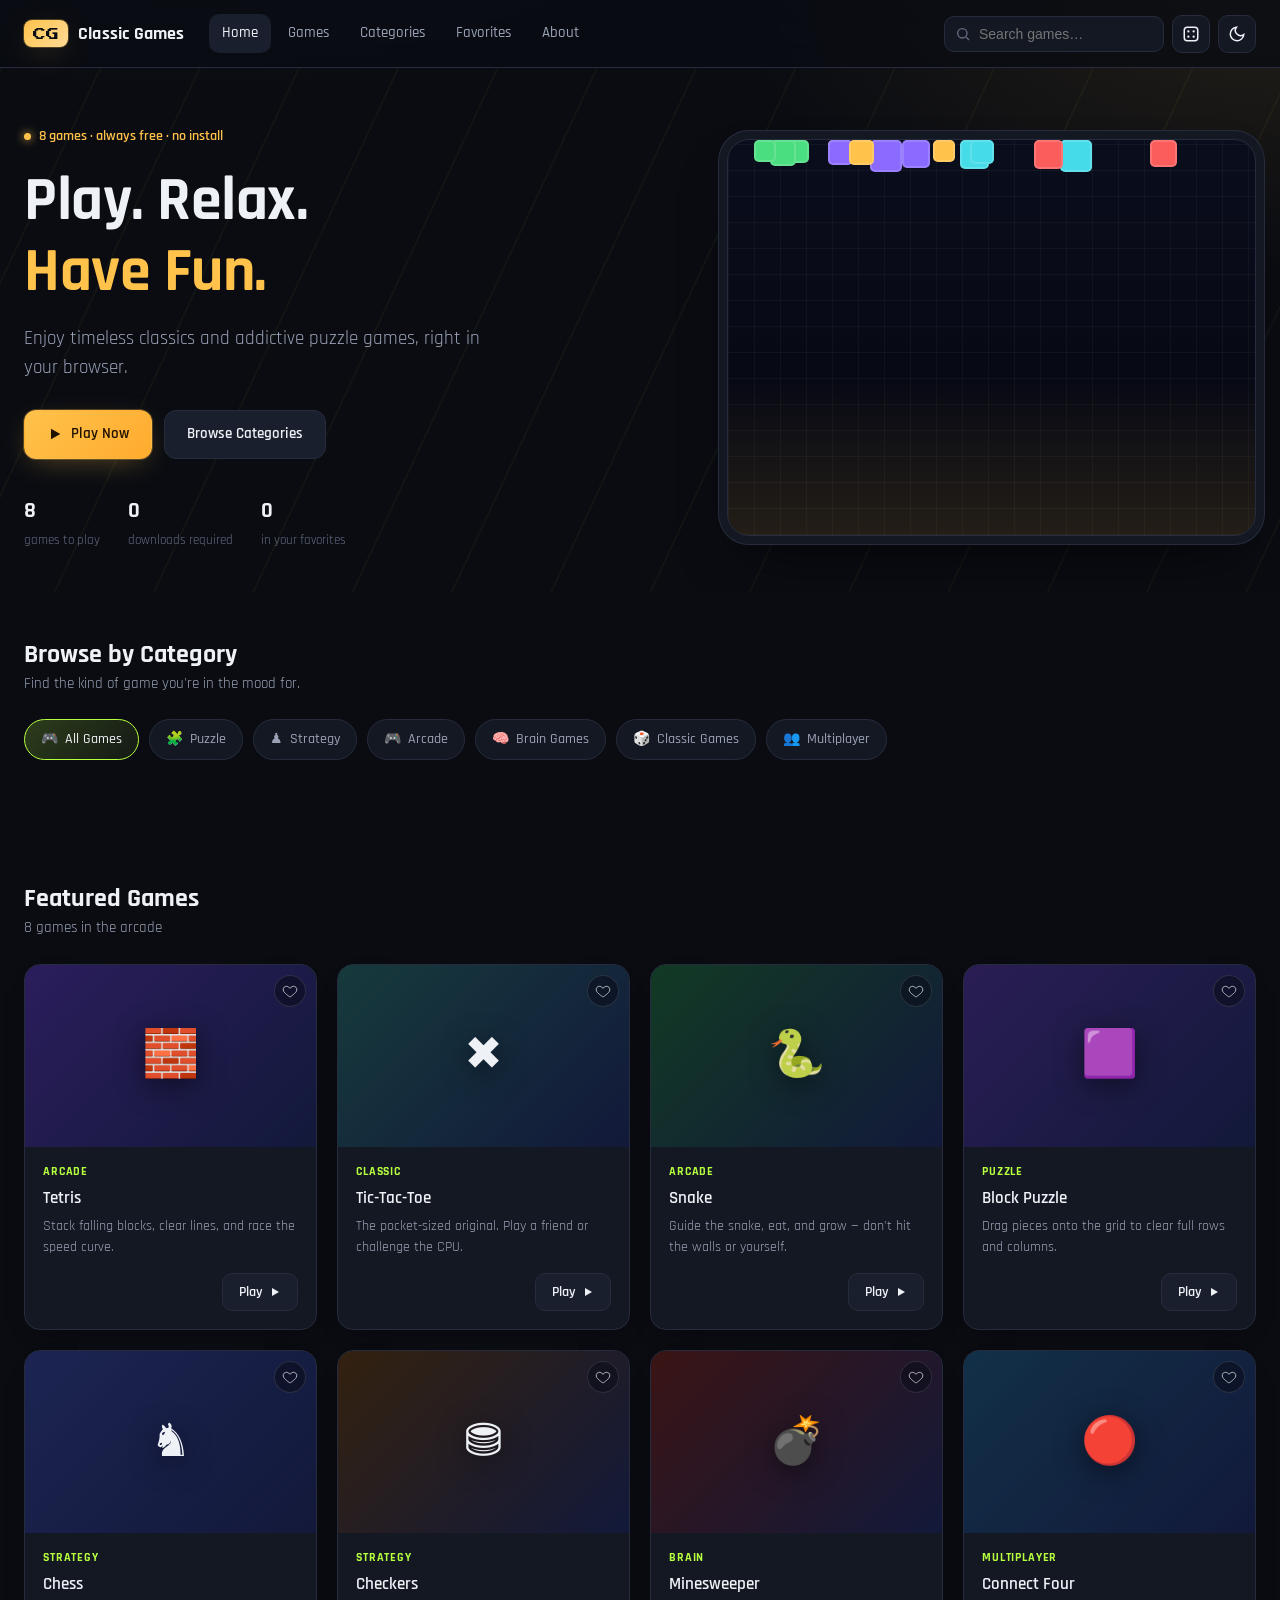
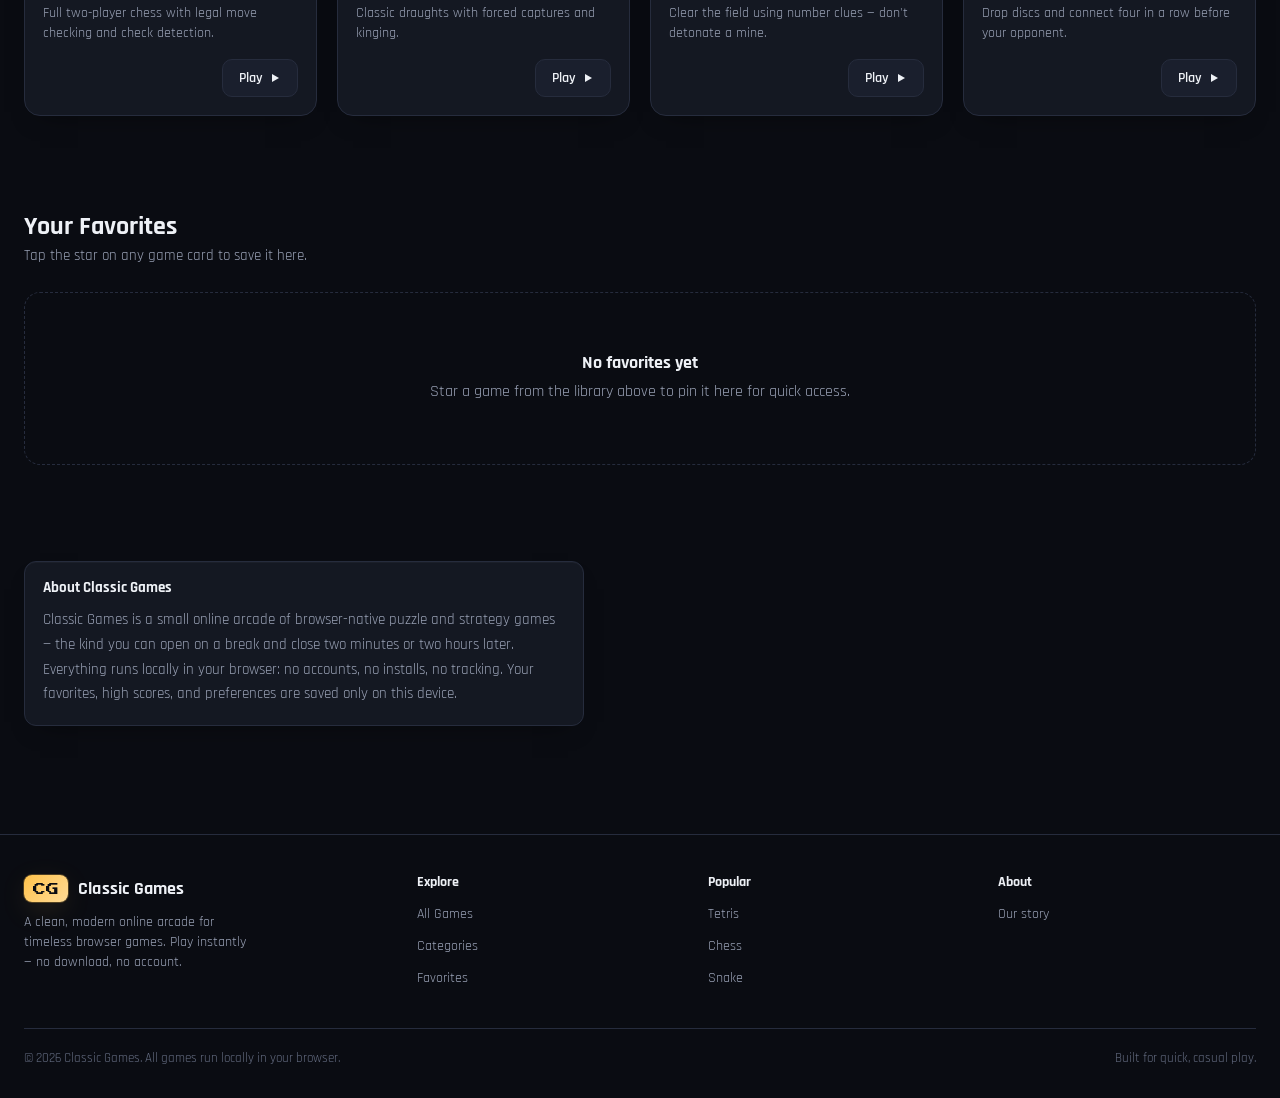
==== index.html @ c4676b03 "Add files via upload" ====
<!DOCTYPE html>
<html lang="en">
<head>
<meta charset="UTF-8">
<meta name="viewport" content="width=device-width, initial-scale=1.0">
<title>Classic Games — Play. Relax. Have Fun.</title>
<meta name="description" content="A modern online arcade of timeless browser games — Tetris, Chess, Snake, Minesweeper and more. No download, no account.">
<link rel="icon" href="data:image/svg+xml,<svg xmlns=%22http://www.w3.org/2000/svg%22 viewBox=%220 0 100 100%22><text y=%22.9em%22 font-size=%2290%22>🕹️</text></svg>">
<style>
/* =========================================================
   CLASSIC GAMES — design tokens
   Palette: near-black gaming HUD, amber marquee glow (brand/CTA),
   acid-neon accent (hover/active states) — nodding to the
   Rajdhani-forward, high-contrast gamer aesthetic of the brief.
   Type: Rajdhani for everything (headings, UI, body) — one
         confident, angular gaming face — plus Press Start 2P
         used sparingly for the wordmark + score readouts,
         grounded in real arcade scoreboards, not decor.
   ========================================================= */

@import url('https://fonts.googleapis.com/css2?family=Rajdhani:wght@400;500;600;700&family=Inter:wght@400;500;600&family=Press+Start+2P&display=swap');

:root{
  --bg: #0a0c12;
  --bg-soft: #0d1018;
  --surface: #141822;
  --surface-2: #1a1f2d;
  --surface-border: #262c3d;
  --text: #eef1f6;
  --text-muted: #99a1b5;
  --text-faint: #656d82;

  --gold: #ffc24b;
  --gold-soft: #ffdb96;
  --violet: #8b6bff;
  --cyan: #46dbe8;
  --neon: #b6ff3f;
  --neon-soft: #d8ffa0;
  --green: #4ade80;
  --red: #fb5d5d;

  --radius-lg: 16px;
  --radius-md: 12px;
  --radius-sm: 7px;

  --shadow-glow-gold: 0 0 0 1px rgba(255,194,75,0.25), 0 8px 30px -8px rgba(255,194,75,0.35);
  --shadow-glow-violet: 0 0 0 1px rgba(182,255,63,0.3), 0 8px 30px -8px rgba(182,255,63,0.3);
  --shadow-card: 0 1px 0 rgba(255,255,255,0.03) inset, 0 12px 24px -16px rgba(0,0,0,0.6);

  --font-display: 'Rajdhani', system-ui, sans-serif;
  --font-body: 'Rajdhani', system-ui, sans-serif;
  --font-pixel: 'Press Start 2P', monospace;

  --header-h: 68px;
  --max-w: 1280px;
}

[data-theme="light"]{
  --bg: #f5f4fb;
  --bg-soft: #efeef9;
  --surface: #ffffff;
  --surface-2: #f2f1fb;
  --surface-border: #e1e0f2;
  --text: #1a1c2e;
  --text-muted: #55597d;
  --text-faint: #8b8eab;
  --shadow-card: 0 1px 0 rgba(255,255,255,0.6) inset, 0 12px 24px -16px rgba(30,20,80,0.18);
}

*, *::before, *::after{ box-sizing: border-box; }
html{ scroll-behavior: smooth; }
body{
  margin: 0;
  background: radial-gradient(1200px 600px at 15% -10%, rgba(182,255,63,0.10), transparent 60%),
              radial-gradient(1000px 500px at 100% 0%, rgba(255,194,75,0.10), transparent 55%),
              var(--bg);
  color: var(--text);
  font-family: var(--font-body);
  line-height: 1.5;
  -webkit-font-smoothing: antialiased;
  min-height: 100vh;
}
img{ max-width: 100%; display: block; }
a{ color: inherit; text-decoration: none; }
button{ font: inherit; color: inherit; }
ul{ margin: 0; padding: 0; list-style: none; }
h1,h2,h3,h4{ font-family: var(--font-display); margin: 0; line-height: 1.15; }
p{ margin: 0; }

@media (prefers-reduced-motion: reduce){
  *{ animation-duration: 0.001ms !important; animation-iteration-count: 1 !important; transition-duration: 0.001ms !important; scroll-behavior: auto !important; }
}

:focus-visible{
  outline: 2px solid var(--cyan);
  outline-offset: 2px;
  border-radius: 4px;
}

.container{ max-width: var(--max-w); margin: 0 auto; padding: 0 24px; }
.visually-hidden{
  position: absolute; width: 1px; height: 1px; margin: -1px; padding: 0;
  overflow: hidden; clip: rect(0,0,0,0); white-space: nowrap; border: 0;
}

/* ---------- Header / Nav ---------- */
.site-header{
  position: sticky; top: 0; z-index: 100;
  height: var(--header-h);
  display: flex; align-items: center;
  background: color-mix(in srgb, var(--bg) 78%, transparent);
  backdrop-filter: blur(14px) saturate(140%);
  border-bottom: 1px solid var(--surface-border);
}
.site-header .container{ display: flex; align-items: center; gap: 20px; width: 100%; }

.brand{ display: flex; align-items: center; gap: 10px; flex-shrink: 0; }
.brand-mark{
  font-family: var(--font-pixel);
  font-size: 13px;
  color: var(--bg);
  background: linear-gradient(135deg, var(--gold), var(--gold-soft));
  padding: 8px 9px 6px;
  border-radius: 8px;
  box-shadow: var(--shadow-glow-gold);
  line-height: 1;
}
.brand-name{ font-family: var(--font-display); font-weight: 700; font-size: 18px; letter-spacing: 0.2px; }

.main-nav{ display: flex; align-items: center; gap: 4px; margin-left: 4px; }
.main-nav a{
  padding: 9px 13px; border-radius: 10px; font-size: 14.5px; font-weight: 500;
  color: var(--text-muted); transition: color .18s ease, background .18s ease;
  white-space: nowrap;
}
.main-nav a:hover{ color: var(--neon); background: var(--surface); }
.main-nav a.active{ color: var(--text); background: var(--surface-2); }

.header-actions{ display: flex; align-items: center; gap: 8px; margin-left: auto; }

.search-wrap{ position: relative; display: flex; align-items: center; }
.search-input{
  width: 220px; max-width: 40vw;
  background: var(--surface); border: 1px solid var(--surface-border);
  color: var(--text); border-radius: 10px;
  padding: 9px 12px 9px 34px; font-size: 14px;
  transition: width .2s ease, border-color .2s ease;
}
.search-input:focus{ border-color: var(--neon); width: 260px; }
.search-icon{ position: absolute; left: 11px; width: 16px; height: 16px; color: var(--text-faint); pointer-events: none; }

.icon-btn{
  display: inline-flex; align-items: center; justify-content: center;
  width: 38px; height: 38px; border-radius: 10px;
  background: var(--surface); border: 1px solid var(--surface-border);
  cursor: pointer; transition: background .18s ease, transform .12s ease, border-color .18s ease;
}
.icon-btn:hover{ background: var(--surface-2); border-color: var(--neon); }
.icon-btn:active{ transform: scale(0.94); }
.icon-btn svg{ width: 18px; height: 18px; }

.nav-toggle{ display: none; }

/* ---------- Buttons ---------- */
.btn{
  display: inline-flex; align-items: center; justify-content: center; gap: 8px;
  padding: 12px 22px; border-radius: 12px; font-weight: 600; font-size: 15px;
  cursor: pointer; border: 1px solid transparent; transition: transform .15s ease, box-shadow .2s ease, background .2s ease, border-color .2s ease;
  white-space: nowrap;
}
.btn:active{ transform: translateY(1px) scale(0.99); }
.btn-primary{
  background: linear-gradient(135deg, var(--gold), #ffab2e);
  color: #201200; box-shadow: var(--shadow-glow-gold);
}
.btn-primary:hover{ box-shadow: 0 0 0 1px rgba(255,194,75,0.4), 0 12px 34px -8px rgba(255,194,75,0.55); }
.btn-secondary{
  background: var(--surface-2); color: var(--text); border-color: var(--surface-border);
}
.btn-secondary:hover{ border-color: var(--neon); }
.btn-ghost{ background: transparent; color: var(--text-muted); border-color: var(--surface-border); }
.btn-ghost:hover{ color: var(--text); border-color: var(--neon); }
.btn-sm{ padding: 8px 14px; font-size: 13.5px; border-radius: 10px; }
.btn-block{ width: 100%; }
.btn[disabled]{ opacity: 0.45; cursor: not-allowed; }

/* ---------- Hero ---------- */
.hero{ padding: 56px 0 40px; position: relative; overflow: hidden; }
.hero::before{
  content: ""; position: absolute; inset: 0; z-index: -1; pointer-events: none;
  background-image: repeating-linear-gradient(115deg, rgba(182,255,63,0.035) 0 2px, transparent 2px 90px);
}
.hero .container{ display: grid; grid-template-columns: 1.1fr 0.9fr; gap: 56px; align-items: center; }
.hero-eyebrow{
  display: inline-flex; align-items: center; gap: 8px;
  color: var(--gold); font-size: 13.5px; font-weight: 600; margin-bottom: 18px;
}
.hero-eyebrow .dot{ width: 7px; height: 7px; border-radius: 50%; background: var(--gold); box-shadow: 0 0 10px var(--gold); }
.hero h1{
  font-size: clamp(38px, 5.4vw, 62px); font-weight: 700; letter-spacing: -0.5px;
  margin-bottom: 18px;
}
.hero h1 .accent{ color: var(--gold); }
.hero-tagline{ font-size: 19px; color: var(--text-muted); max-width: 46ch; margin-bottom: 28px; }
.hero-cta{ display: flex; gap: 12px; flex-wrap: wrap; }
.hero-stats{ display: flex; gap: 28px; margin-top: 36px; flex-wrap: wrap; }
.hero-stat b{ display: block; font-family: var(--font-display); font-size: 22px; }
.hero-stat span{ font-size: 13px; color: var(--text-faint); }

/* Arcade "screen" visual: animated falling-block grid, grounded in Tetris */
.hero-screen{
  position: relative; aspect-ratio: 4/3; border-radius: 22px; overflow: hidden;
  background: linear-gradient(180deg, #0a0d1c, #05070f);
  border: 1px solid var(--surface-border);
  box-shadow: 0 0 0 8px var(--surface), 0 0 0 9px var(--surface-border), 0 30px 60px -20px rgba(0,0,0,0.7);
}
.hero-screen::before{
  content: ""; position: absolute; inset: 0;
  background: repeating-linear-gradient(0deg, rgba(255,255,255,0.035) 0 1px, transparent 1px 26px),
              repeating-linear-gradient(90deg, rgba(255,255,255,0.035) 0 1px, transparent 1px 26px);
}
.hero-block{
  position: absolute; width: 26px; height: 26px; border-radius: 5px;
  animation: fall linear infinite;
  box-shadow: inset 0 0 0 2px rgba(255,255,255,0.15);
}
@keyframes fall{
  0%{ transform: translateY(-40px); opacity: 0; }
  8%{ opacity: 1; }
  100%{ transform: translateY(340px); opacity: 0; }
}
.hero-screen .glow-bar{
  position: absolute; bottom: 0; left: 0; right: 0; height: 40%;
  background: linear-gradient(180deg, transparent, rgba(255,194,75,0.12));
}

/* ---------- Section headers ---------- */
.section{ padding: 48px 0; }
.section-head{
  display: flex; align-items: flex-end; justify-content: space-between; gap: 20px;
  margin-bottom: 24px; flex-wrap: wrap;
}
.section-head h2{ font-size: 26px; font-weight: 700; }
.section-head p{ color: var(--text-muted); font-size: 14.5px; margin-top: 4px; }

/* ---------- Category chips ---------- */
.chip-row{ display: flex; gap: 10px; flex-wrap: wrap; margin-bottom: 28px; }
.chip{
  display: inline-flex; align-items: center; gap: 7px;
  padding: 9px 16px; border-radius: 100px; font-size: 14px; font-weight: 500;
  background: var(--surface); border: 1px solid var(--surface-border); color: var(--text-muted);
  cursor: pointer; transition: all .16s ease;
}
.chip:hover{ color: var(--text); border-color: var(--neon); }
.chip.active{
  background: linear-gradient(135deg, rgba(182,255,63,0.2), rgba(182,255,63,0.06));
  border-color: var(--neon); color: var(--text);
}

/* ---------- Game grid & cards ---------- */
.game-grid{
  display: grid; grid-template-columns: repeat(auto-fill, minmax(250px, 1fr)); gap: 20px;
}
.game-card{
  background: var(--surface); border: 1px solid var(--surface-border); border-radius: var(--radius-lg);
  overflow: hidden; display: flex; flex-direction: column; box-shadow: var(--shadow-card);
  transition: transform .2s ease, border-color .2s ease, box-shadow .2s ease;
  position: relative;
}
.game-card::before{
  content: ""; position: absolute; top: 0; left: 0; right: 0; height: 3px; z-index: 3;
  background: linear-gradient(90deg, var(--neon), var(--gold));
  transform: scaleX(0); transform-origin: left; transition: transform .25s ease;
}
.game-card:hover::before{ transform: scaleX(1); }
.game-card:hover{ transform: translateY(-6px); border-color: var(--neon); box-shadow: var(--shadow-glow-violet); }
.game-thumb{
  aspect-ratio: 16/10; position: relative; display: flex; align-items: center; justify-content: center;
  font-size: 46px; overflow: hidden;
}
.game-thumb .thumb-icon{ position: relative; z-index: 1; filter: drop-shadow(0 6px 14px rgba(0,0,0,0.5)); }
.fav-btn{
  position: absolute; top: 10px; right: 10px; z-index: 2;
  width: 32px; height: 32px; border-radius: 50%;
  background: rgba(10,12,24,0.55); border: 1px solid rgba(255,255,255,0.12);
  display: flex; align-items: center; justify-content: center; cursor: pointer;
  backdrop-filter: blur(4px); transition: background .16s ease, transform .12s ease;
}
.fav-btn:hover{ transform: scale(1.08); }
.fav-btn svg{ width: 16px; height: 16px; stroke: #fff; fill: none; transition: fill .16s ease, stroke .16s ease; }
.fav-btn.is-fav svg{ fill: var(--gold); stroke: var(--gold); }

.game-info{ padding: 16px 18px 18px; display: flex; flex-direction: column; gap: 8px; flex: 1; }
.game-cat-tag{ font-size: 12px; font-weight: 700; color: var(--neon); text-transform: uppercase; letter-spacing: 0.07em; }
.game-info h3{ font-size: 17px; font-weight: 600; }
.game-info p{ font-size: 13.5px; color: var(--text-muted); flex: 1; }
.game-card-foot{ display: flex; align-items: center; justify-content: space-between; margin-top: 8px; gap: 10px; }
.game-play-btn{
  padding: 8px 16px; border-radius: 10px; font-size: 13.5px; font-weight: 600;
  background: var(--surface-2); border: 1px solid var(--surface-border);
  transition: all .16s ease; display: inline-flex; align-items: center; gap: 6px;
}
.game-card:hover .game-play-btn{ background: linear-gradient(135deg, var(--gold), #ffab2e); color: #201200; border-color: transparent; }
.high-score-tag{ font-size: 11.5px; color: var(--text-faint); font-family: var(--font-pixel); }

.empty-state{
  text-align: center; padding: 60px 20px; color: var(--text-muted);
  border: 1px dashed var(--surface-border); border-radius: var(--radius-lg);
}
.empty-state h3{ font-size: 18px; margin-bottom: 6px; color: var(--text); }

/* ---------- Footer ---------- */
.site-footer{ border-top: 1px solid var(--surface-border); margin-top: 60px; padding: 40px 0 30px; }
.footer-grid{ display: grid; grid-template-columns: 1.4fr 1fr 1fr 1fr; gap: 32px; margin-bottom: 30px; }
.footer-col h4{ font-size: 13.5px; margin-bottom: 12px; color: var(--text); }
.footer-col p{ color: var(--text-muted); font-size: 13.5px; max-width: 32ch; }
.footer-col ul li{ margin-bottom: 8px; }
.footer-col ul a{ font-size: 13.5px; color: var(--text-muted); transition: color .16s ease; }
.footer-col ul a:hover{ color: var(--gold); }
.footer-bottom{
  display: flex; justify-content: space-between; align-items: center; flex-wrap: wrap; gap: 10px;
  padding-top: 20px; border-top: 1px solid var(--surface-border); font-size: 12.5px; color: var(--text-faint);
}

/* =========================================================
   GAME PAGE
   ========================================================= */
.game-page-head{ padding: 28px 0 8px; }
.breadcrumb{ font-size: 13px; color: var(--text-faint); margin-bottom: 14px; display: flex; gap: 6px; align-items: center; }
.breadcrumb a{ color: var(--text-muted); }
.breadcrumb a:hover{ color: var(--gold); }
.game-title-row{ display: flex; align-items: center; justify-content: space-between; gap: 16px; flex-wrap: wrap; }
.game-title-row h1{ font-size: 30px; display: flex; align-items: center; gap: 12px; }
.game-title-row .title-icon{ font-size: 32px; }
.game-title-tags{ display: flex; gap: 8px; margin-top: 8px; }
.tag-pill{
  font-size: 12px; font-weight: 600; padding: 4px 10px; border-radius: 100px;
  background: var(--surface-2); border: 1px solid var(--surface-border); color: var(--text-muted);
}

.game-layout{ display: grid; grid-template-columns: 1fr 300px; gap: 26px; padding: 24px 0 56px; align-items: start; }

.game-stage{
  background: var(--surface); border: 1px solid var(--surface-border); border-radius: var(--radius-lg);
  padding: 20px; box-shadow: var(--shadow-card);
}
.stage-topbar{ display: flex; align-items: center; justify-content: space-between; gap: 12px; margin-bottom: 16px; flex-wrap: wrap; }
.score-cluster{ display: flex; gap: 18px; flex-wrap: wrap; }
.score-box{ display: flex; flex-direction: column; gap: 2px; }
.score-box .label{ font-size: 11px; color: var(--text-faint); font-weight: 600; }
.score-box .value{ font-family: var(--font-pixel); font-size: 16px; color: var(--gold); }
.stage-controls{ display: flex; gap: 8px; align-items: center; flex-wrap: wrap; }

.game-canvas-wrap{
  display: flex; align-items: center; justify-content: center;
  background: #05070f; border-radius: var(--radius-md); border: 1px solid var(--surface-border);
  padding: 16px; min-height: 320px; position: relative; overflow: hidden;
  touch-action: none;
}
.game-canvas-wrap canvas{ max-width: 100%; height: auto; border-radius: 6px; }

.overlay-msg{
  position: absolute; inset: 0; display: none; flex-direction: column; gap: 14px;
  align-items: center; justify-content: center; text-align: center;
  background: rgba(5,7,15,0.86); backdrop-filter: blur(3px); z-index: 5; padding: 20px;
}
.overlay-msg.show{ display: flex; }
.overlay-msg h3{ font-size: 22px; }
.overlay-msg p{ color: var(--text-muted); font-size: 14px; max-width: 34ch; }

.touch-controls{ display: none; margin-top: 16px; }
.touch-controls.active{ display: grid; }
.dpad{
  display: grid; grid-template-columns: 56px 56px 56px; grid-template-rows: 56px 56px 56px;
  gap: 6px; justify-content: center; margin: 0 auto;
}
.dpad button{
  background: var(--surface-2); border: 1px solid var(--surface-border); border-radius: 12px;
  display: flex; align-items: center; justify-content: center; font-size: 20px; color: var(--text);
}
.dpad button:active{ background: var(--neon); color: #0a0c12; }
.dpad .up{ grid-column: 2; grid-row: 1; }
.dpad .left{ grid-column: 1; grid-row: 2; }
.dpad .rotate{ grid-column: 2; grid-row: 2; }
.dpad .right{ grid-column: 3; grid-row: 2; }
.dpad .down{ grid-column: 2; grid-row: 3; }
.touch-row{ display: flex; justify-content: center; gap: 10px; margin-top: 10px; flex-wrap: wrap; }

.side-panel{ display: flex; flex-direction: column; gap: 18px; }
.panel-card{
  background: var(--surface); border: 1px solid var(--surface-border); border-radius: var(--radius-md);
  padding: 18px; box-shadow: var(--shadow-card);
}
.panel-card h3{ font-size: 14.5px; margin-bottom: 12px; display: flex; align-items: center; gap: 8px; }
.field{ margin-bottom: 14px; }
.field:last-child{ margin-bottom: 0; }
.field label{ display: block; font-size: 12.5px; color: var(--text-muted); margin-bottom: 6px; font-weight: 500; }
.select{
  width: 100%; padding: 9px 12px; border-radius: 10px; background: var(--surface-2);
  border: 1px solid var(--surface-border); color: var(--text); font-size: 14px;
}
.seg-group{ display: flex; background: var(--surface-2); border: 1px solid var(--surface-border); border-radius: 10px; padding: 3px; gap: 3px; }
.seg-group button{
  flex: 1; padding: 7px 8px; border-radius: 8px; font-size: 12.5px; font-weight: 600; background: transparent; color: var(--text-muted);
}
.seg-group button.active{ background: var(--neon); color: #0a0c12; }

.kbd-list{ display: flex; flex-direction: column; gap: 8px; }
.kbd-row{ display: flex; align-items: center; justify-content: space-between; font-size: 13px; color: var(--text-muted); }
.kbd{
  font-family: var(--font-pixel); font-size: 10.5px; background: var(--surface-2);
  border: 1px solid var(--surface-border); border-bottom-width: 2px; padding: 5px 7px; border-radius: 6px; color: var(--text);
}
.instructions p{ font-size: 13.5px; color: var(--text-muted); margin-bottom: 8px; }
.instructions p:last-child{ margin-bottom: 0; }

.toggle-row{ display: flex; align-items: center; justify-content: space-between; }
.switch{ position: relative; width: 42px; height: 24px; }
.switch input{ opacity: 0; width: 0; height: 0; }
.switch .track{
  position: absolute; inset: 0; background: var(--surface-2); border: 1px solid var(--surface-border);
  border-radius: 100px; transition: background .2s ease; cursor: pointer;
}
.switch .track::before{
  content: ""; position: absolute; width: 18px; height: 18px; left: 2px; top: 2px;
  background: var(--text-muted); border-radius: 50%; transition: transform .2s ease, background .2s ease;
}
.switch input:checked + .track{ background: var(--neon); border-color: var(--neon); }
.switch input:checked + .track::before{ transform: translateX(18px); background: #fff; }

/* Minesweeper / Tic-Tac-Toe / Connect4 / Checkers / Chess / Block puzzle grids */
.grid-board{ display: grid; gap: 4px; }
.cell{
  display: flex; align-items: center; justify-content: center; user-select: none;
  background: var(--surface-2); border: 1px solid var(--surface-border); border-radius: 6px;
  font-weight: 700; cursor: pointer; transition: background .12s ease, transform .1s ease;
}
.cell:hover{ background: #262e50; }

.ttt-board{ grid-template-columns: repeat(3, 84px); grid-template-rows: repeat(3, 84px); }
.ttt-board .cell{ font-size: 40px; font-family: var(--font-display); border-radius: 10px; }
.ttt-board .cell.x{ color: var(--cyan); }
.ttt-board .cell.o{ color: var(--gold); }
.ttt-board .cell.win{ background: rgba(74,222,128,0.18); border-color: var(--green); }

.c4-board{ background: #12193a; padding: 10px; border-radius: 14px; display: inline-grid; gap: 8px; }
.c4-cell{
  width: 46px; height: 46px; border-radius: 50%; background: #05070f;
  border: 1px solid var(--surface-border); cursor: pointer; position: relative;
}
.c4-cell.p1::after, .c4-cell.p2::after{
  content: ""; position: absolute; inset: 3px; border-radius: 50%;
}
.c4-cell.p1::after{ background: radial-gradient(circle at 32% 28%, #ffe6a8, var(--gold)); }
.c4-cell.p2::after{ background: radial-gradient(circle at 32% 28%, #b9ffe9, var(--cyan)); }

.ms-board{ display: inline-grid; gap: 2px; background: #05070f; padding: 8px; border-radius: 10px; }
.ms-cell{
  width: 28px; height: 28px; font-size: 13px; border-radius: 4px;
  background: var(--surface-2); border: 1px solid var(--surface-border);
  display: flex; align-items: center; justify-content: center; cursor: pointer; font-weight: 700;
}
.ms-cell.open{ background: #0e1224; cursor: default; }
.ms-cell.mine{ background: var(--red); }
.ms-cell.flag{ color: var(--gold); }

.chess-board{ display: inline-grid; grid-template-columns: repeat(8, 46px); grid-template-rows: repeat(8, 46px); border-radius: 10px; overflow: hidden; border: 1px solid var(--surface-border); }
.chess-cell{ display: flex; align-items: center; justify-content: center; font-size: 30px; cursor: pointer; position: relative; }
.chess-cell.light{ background: #2b3260; }
.chess-cell.dark{ background: #171c38; }
.chess-cell.selected{ box-shadow: inset 0 0 0 3px var(--gold); }
.chess-cell.move-hint::after{ content:""; width: 12px; height: 12px; border-radius: 50%; background: rgba(255,194,75,0.55); position: absolute; }
.chess-cell.capture-hint{ box-shadow: inset 0 0 0 3px rgba(251,93,93,0.7); }
.chess-cell.last-move{ background-color: rgba(139,107,255,0.35) !important; }
.chess-cell.in-check{ background-color: rgba(251,93,93,0.5) !important; }

.checkers-board{ display: inline-grid; grid-template-columns: repeat(8, 46px); grid-template-rows: repeat(8, 46px); border-radius: 10px; overflow: hidden; border: 1px solid var(--surface-border); }
.checkers-cell{ display: flex; align-items: center; justify-content: center; cursor: default; position: relative; }
.checkers-cell.light{ background: #2b3260; }
.checkers-cell.dark{ background: #171c38; cursor: pointer; }
.checkers-cell.selected{ box-shadow: inset 0 0 0 3px var(--gold); }
.checkers-cell.move-hint::after{ content:""; width: 12px; height: 12px; border-radius: 50%; background: rgba(74,222,128,0.6); position: absolute; }
.checker-piece{ width: 34px; height: 34px; border-radius: 50%; }
.checker-piece.p1{ background: radial-gradient(circle at 32% 28%, #ffe6a8, var(--gold)); }
.checker-piece.p2{ background: radial-gradient(circle at 32% 28%, #dfe4ff, #6b74b8); }
.checker-piece.king::after{ content:"★"; display:flex; align-items:center; justify-content:center; height:100%; color:#3a2a00; font-size: 15px; }

.bp-board{ display: inline-grid; gap: 3px; background: #05070f; padding: 8px; border-radius: 10px; }
.bp-cell{ width: 34px; height: 34px; border-radius: 5px; background: var(--surface-2); border: 1px solid var(--surface-border); }
.bp-cell.filled{ background: linear-gradient(135deg, var(--violet), #6b4bff); border-color: transparent; }
.bp-tray{ display: flex; gap: 14px; justify-content: center; margin-top: 16px; flex-wrap: wrap; }
.bp-piece{ display: inline-grid; gap: 2px; padding: 6px; border-radius: 8px; cursor: grab; background: var(--surface-2); border: 1px solid var(--surface-border); }
.bp-piece.dragging{ opacity: 0.5; }
.bp-piece .pc{ width: 16px; height: 16px; border-radius: 3px; background: transparent; }
.bp-piece .pc.on{ background: linear-gradient(135deg, var(--gold), #ffab2e); }
.bp-piece.selected{ border-color: var(--gold); box-shadow: 0 0 0 2px rgba(255,194,75,0.3); }

.more-games{ padding: 8px 0 60px; }

/* ---------- Responsive ---------- */
@media (max-width: 980px){
  .hero .container{ grid-template-columns: 1fr; }
  .hero-screen{ order: -1; max-width: 420px; margin: 0 auto; }
  .footer-grid{ grid-template-columns: 1fr 1fr; }
  .game-layout{ grid-template-columns: 1fr; }
}

@media (max-width: 760px){
  .main-nav{ display: none; }
  .nav-toggle{ display: inline-flex; }
  .search-input{ width: 150px; }
  .game-grid{ grid-template-columns: 1fr; }
  .footer-grid{ grid-template-columns: 1fr 1fr; gap: 22px; }
  .hero{ padding: 34px 0 24px; }
  .chess-board, .checkers-board{ grid-template-columns: repeat(8, 11.5vw); grid-template-rows: repeat(8, 11.5vw); }
  .chess-cell{ font-size: 6.5vw; }
}

.mobile-menu{
  display: none; position: fixed; inset: var(--header-h) 0 0 0; z-index: 90;
  background: var(--bg); padding: 20px; overflow-y: auto;
}
.mobile-menu.open{ display: block; }
.mobile-menu a{ display: block; padding: 14px 6px; font-size: 17px; border-bottom: 1px solid var(--surface-border); }

.skip-link{
  position: absolute; left: -999px; top: 0; background: var(--gold); color: #201200;
  padding: 10px 16px; border-radius: 0 0 10px 0; z-index: 200; font-weight: 600;
}
.skip-link:focus{ left: 0; }

</style>
</head>
<body>
<a href="#main" class="skip-link">Skip to content</a>

<header class="site-header">
  <div class="container">
    <a href="index.html" class="brand" aria-label="Classic Games home">
      <span class="brand-mark">CG</span>
      <span class="brand-name">Classic Games</span>
    </a>

    <nav class="main-nav" aria-label="Primary">
      <a href="index.html" class="active">Home</a>
      <a href="#library">Games</a>
      <a href="#categories">Categories</a>
      <a href="#favorites">Favorites</a>
      <a href="#about">About</a>
    </nav>

    <div class="header-actions">
      <div class="search-wrap">
        <svg class="search-icon" viewBox="0 0 24 24" fill="none" stroke="currentColor" stroke-width="2"><circle cx="11" cy="11" r="7"/><line x1="21" y1="21" x2="16.65" y2="16.65"/></svg>
        <input type="search" class="search-input" id="searchInput" placeholder="Search games…" aria-label="Search games">
      </div>
      <button class="icon-btn" id="randomBtn" title="Random game" aria-label="Play a random game">
        <svg viewBox="0 0 24 24" fill="none" stroke="currentColor" stroke-width="2"><rect x="3" y="3" width="18" height="18" rx="4"/><circle cx="8.5" cy="8.5" r="1.5" fill="currentColor" stroke="none"/><circle cx="15.5" cy="15.5" r="1.5" fill="currentColor" stroke="none"/><circle cx="15.5" cy="8.5" r="1.5" fill="currentColor" stroke="none"/><circle cx="8.5" cy="15.5" r="1.5" fill="currentColor" stroke="none"/></svg>
      </button>
      <button class="icon-btn" id="themeToggle" title="Toggle dark / light mode" aria-label="Toggle dark or light mode">
        <svg viewBox="0 0 24 24" fill="none" stroke="currentColor" stroke-width="2" id="themeIcon"><path d="M21 12.79A9 9 0 1 1 11.21 3 7 7 0 0 0 21 12.79z"/></svg>
      </button>
      <button class="icon-btn nav-toggle" id="navToggle" title="Menu" aria-label="Open menu" aria-expanded="false">
        <svg viewBox="0 0 24 24" fill="none" stroke="currentColor" stroke-width="2"><line x1="3" y1="6" x2="21" y2="6"/><line x1="3" y1="12" x2="21" y2="12"/><line x1="3" y1="18" x2="21" y2="18"/></svg>
      </button>
    </div>
  </div>
</header>

<div class="mobile-menu" id="mobileMenu">
  <a href="index.html">Home</a>
  <a href="#library">Games</a>
  <a href="#categories">Categories</a>
  <a href="#favorites">Favorites</a>
  <a href="#about">About</a>
</div>

<main id="main">

  <section class="hero">
    <div class="container">
      <div class="hero-copy">
        <span class="hero-eyebrow"><span class="dot"></span>8 games · always free · no install</span>
        <h1>Play. Relax.<br><span class="accent">Have Fun.</span></h1>
        <p class="hero-tagline">Enjoy timeless classics and addictive puzzle games, right in your browser.</p>
        <div class="hero-cta">
          <a href="#library" class="btn btn-primary" id="playNowBtn">
            <svg width="16" height="16" viewBox="0 0 24 24" fill="currentColor"><polygon points="6,4 20,12 6,20"/></svg>
            Play Now
          </a>
          <a href="#categories" class="btn btn-secondary">Browse Categories</a>
        </div>
        <div class="hero-stats">
          <div class="hero-stat"><b>8</b><span>games to play</span></div>
          <div class="hero-stat"><b>0</b><span>downloads required</span></div>
          <div class="hero-stat"><b id="statFavCount">0</b><span>in your favorites</span></div>
        </div>
      </div>
      <div class="hero-screen" id="heroScreen" aria-hidden="true">
        <div class="glow-bar"></div>
      </div>
    </div>
  </section>

  <section class="section" id="recent-section" hidden>
    <div class="container">
      <div class="section-head">
        <div><h2>Recently Played</h2><p>Jump back in where you left off.</p></div>
      </div>
      <div class="game-grid" id="recentGrid"></div>
    </div>
  </section>

  <section class="section" id="categories">
    <div class="container">
      <div class="section-head">
        <div><h2>Browse by Category</h2><p>Find the kind of game you're in the mood for.</p></div>
      </div>
      <div class="chip-row" id="categoryChips"></div>
    </div>
  </section>

  <section class="section" id="library">
    <div class="container">
      <div class="section-head">
        <div><h2 id="libraryTitle">Featured Games</h2><p id="libraryCount">8 games in the arcade</p></div>
      </div>
      <div class="game-grid" id="gameGrid"></div>
      <div class="empty-state" id="emptyState" hidden>
        <h3>No games match your search</h3>
        <p>Try a different keyword or clear your filters.</p>
      </div>
    </div>
  </section>

  <section class="section" id="favorites">
    <div class="container">
      <div class="section-head">
        <div><h2>Your Favorites</h2><p>Tap the star on any game card to save it here.</p></div>
      </div>
      <div class="game-grid" id="favoritesGrid"></div>
      <div class="empty-state" id="favEmptyState" hidden>
        <h3>No favorites yet</h3>
        <p>Star a game from the library above to pin it here for quick access.</p>
      </div>
    </div>
  </section>

  <section class="section" id="about">
    <div class="container">
      <div class="panel-card" style="max-width:70ch;">
        <h3>About Classic Games</h3>
        <p style="color:var(--text-muted); font-size:14.5px; line-height:1.7;">
          Classic Games is a small online arcade of browser-native puzzle and strategy games —
          the kind you can open on a break and close two minutes or two hours later. Everything
          runs locally in your browser: no accounts, no installs, no tracking. Your favorites,
          high scores, and preferences are saved only on this device.
        </p>
      </div>
    </div>
  </section>

</main>

<footer class="site-footer">
  <div class="container">
    <div class="footer-grid">
      <div class="footer-col">
        <div class="brand" style="margin-bottom:10px;">
          <span class="brand-mark">CG</span>
          <span class="brand-name">Classic Games</span>
        </div>
        <p>A clean, modern online arcade for timeless browser games. Play instantly — no download, no account.</p>
      </div>
      <div class="footer-col">
        <h4>Explore</h4>
        <ul>
          <li><a href="#library">All Games</a></li>
          <li><a href="#categories">Categories</a></li>
          <li><a href="#favorites">Favorites</a></li>
        </ul>
      </div>
      <div class="footer-col">
        <h4>Popular</h4>
        <ul>
          <li><a href="game.html?id=tetris">Tetris</a></li>
          <li><a href="game.html?id=chess">Chess</a></li>
          <li><a href="game.html?id=snake">Snake</a></li>
        </ul>
      </div>
      <div class="footer-col">
        <h4>About</h4>
        <ul>
          <li><a href="#about">Our story</a></li>
        </ul>
      </div>
    </div>
    <div class="footer-bottom">
      <span>© 2026 Classic Games. All games run locally in your browser.</span>
      <span>Built for quick, casual play.</span>
    </div>
  </div>
</footer><script>
/* ---- js/games-data.js ---- */
/* Game metadata — single source of truth for cards, filters, and game pages. */
const GAMES_DATA = [
  {
    id: "tetris",
    title: "Tetris",
    icon: "🧱",
    thumbGradient: "linear-gradient(135deg, #2b1d5c, #12193a)",
    category: "arcade",
    categoryLabel: "Arcade",
    description: "Stack falling blocks, clear lines, and race the speed curve.",
    longDescription: "The classic block-stacking arcade game. Rotate and drop tetrominoes to clear full rows before the stack reaches the top.",
    hasDifficulty: true,
    difficultyLabel: "Start speed",
    difficultyOptions: [
      { value: "slow", label: "Slow" },
      { value: "normal", label: "Normal" },
      { value: "fast", label: "Fast" }
    ],
    defaultDifficulty: "normal",
    scoreLabel: "Score",
    keyboard: [
      ["← / →", "Move"],
      ["↑", "Rotate"],
      ["↓", "Soft drop"],
      ["Space", "Hard drop"],
      ["P", "Pause"]
    ],
    touch: true,
    instructions: [
      "Pieces fall from the top of the board — move and rotate them to fit together.",
      "Complete a full horizontal line to clear it and score points.",
      "The game speeds up the higher your level climbs. It ends when blocks stack to the top."
    ]
  },
  {
    id: "tictactoe",
    title: "Tic-Tac-Toe",
    icon: "✖️",
    thumbGradient: "linear-gradient(135deg, #163a3c, #12193a)",
    category: "classic",
    categoryLabel: "Classic",
    description: "The pocket-sized original. Play a friend or challenge the CPU.",
    longDescription: "Take turns marking a 3×3 grid. Line up three in a row — across, down, or diagonally — before your opponent does.",
    hasDifficulty: true,
    difficultyLabel: "Opponent",
    difficultyOptions: [
      { value: "friend", label: "2 Player" },
      { value: "easy", label: "CPU Easy" },
      { value: "hard", label: "CPU Hard" }
    ],
    defaultDifficulty: "friend",
    scoreLabel: "Wins",
    keyboard: [["1–9", "Place mark in matching cell"], ["R", "Restart round"]],
    touch: true,
    instructions: [
      "Choose to play against a friend on the same device, or the computer.",
      "Tap a cell to place your mark. Get three in a row to win the round.",
      "A full board with no winner is a draw."
    ]
  },
  {
    id: "snake",
    title: "Snake",
    icon: "🐍",
    thumbGradient: "linear-gradient(135deg, #123a24, #12193a)",
    category: "arcade",
    categoryLabel: "Arcade",
    description: "Guide the snake, eat, and grow — don't hit the walls or yourself.",
    longDescription: "Steer a constantly-moving snake around the board to eat food and grow longer, without colliding with the walls or your own tail.",
    hasDifficulty: true,
    difficultyLabel: "Speed",
    difficultyOptions: [
      { value: "slow", label: "Slow" },
      { value: "normal", label: "Normal" },
      { value: "fast", label: "Fast" }
    ],
    defaultDifficulty: "normal",
    scoreLabel: "Score",
    keyboard: [["Arrow keys / WASD", "Steer"], ["P", "Pause"]],
    touch: true,
    instructions: [
      "The snake moves continuously in the direction you last chose.",
      "Eat the glowing food to grow and score points — each bite speeds things up slightly.",
      "Avoid running into the walls or your own body."
    ]
  },
  {
    id: "blockpuzzle",
    title: "Block Puzzle",
    icon: "🟪",
    thumbGradient: "linear-gradient(135deg, #2a1d55, #12193a)",
    category: "puzzle",
    categoryLabel: "Puzzle",
    description: "Drag pieces onto the grid to clear full rows and columns.",
    longDescription: "A calm, no-timer puzzle. Drag the offered pieces onto the 8×8 board — filling a full row or column clears it and scores points.",
    hasDifficulty: false,
    scoreLabel: "Score",
    keyboard: [["Click", "Select a piece, then click a board cell to place it"], ["R", "Restart"]],
    touch: true,
    instructions: [
      "Tap any of the three pieces in the tray to select it, then tap a spot on the board to place it.",
      "Filling an entire row or column clears it and adds to your score.",
      "The game ends when none of your three pieces can fit anywhere on the board."
    ]
  },
  {
    id: "chess",
    title: "Chess",
    icon: "♞",
    thumbGradient: "linear-gradient(135deg, #1c2452, #12193a)",
    category: "strategy",
    categoryLabel: "Strategy",
    description: "Full two-player chess with legal move checking and check detection.",
    longDescription: "Play a complete local two-player game of chess on one device, with legal-move enforcement, check and checkmate detection, and captured-piece tracking.",
    hasDifficulty: false,
    scoreLabel: "Captures",
    keyboard: [["Click", "Select a piece, then a highlighted square to move"]],
    touch: true,
    instructions: [
      "White moves first. Tap a piece to see its legal moves highlighted, then tap a highlighted square to move.",
      "Check is shown with a red glow on the king in danger. Checkmate ends the game.",
      "This build covers standard piece movement and check/checkmate — castling and en passant are not yet included."
    ]
  },
  {
    id: "checkers",
    title: "Checkers",
    icon: "⛃",
    thumbGradient: "linear-gradient(135deg, #33210f, #12193a)",
    category: "strategy",
    categoryLabel: "Strategy",
    description: "Classic draughts with forced captures and kinging.",
    longDescription: "Two-player checkers on one device. Capture diagonally over an opponent's piece, and reach the far row to crown a king.",
    hasDifficulty: false,
    scoreLabel: "Captures",
    keyboard: [["Click", "Select a piece, then a highlighted square to move"]],
    touch: true,
    instructions: [
      "Pieces move and capture diagonally. If a capture is available, you must take it.",
      "Reach the opposite end of the board to crown your piece as a king, which can move diagonally in any direction.",
      "The game ends when a player has no pieces or no legal moves left."
    ]
  },
  {
    id: "minesweeper",
    title: "Minesweeper",
    icon: "💣",
    thumbGradient: "linear-gradient(135deg, #3a1414, #12193a)",
    category: "brain",
    categoryLabel: "Brain",
    description: "Clear the field using number clues — don't detonate a mine.",
    longDescription: "Reveal every safe tile on the grid. Numbers tell you how many mines are hiding in the neighboring cells — flag the ones you suspect.",
    hasDifficulty: true,
    difficultyLabel: "Field size",
    difficultyOptions: [
      { value: "easy", label: "9×9" },
      { value: "normal", label: "12×12" },
      { value: "hard", label: "16×16" }
    ],
    defaultDifficulty: "easy",
    scoreLabel: "Time",
    keyboard: [["Click", "Reveal a tile"], ["Right-click / long-press", "Flag a tile"]],
    touch: true,
    instructions: [
      "Click a tile to reveal it. A number shows how many mines touch that tile.",
      "Right-click (or long-press on mobile) to flag a tile you believe hides a mine.",
      "Reveal every non-mine tile to win. Revealing a mine ends the game."
    ]
  },
  {
    id: "connect4",
    title: "Connect Four",
    icon: "🔴",
    thumbGradient: "linear-gradient(135deg, #123048, #12193a)",
    category: "multiplayer",
    categoryLabel: "Multiplayer",
    description: "Drop discs and connect four in a row before your opponent.",
    longDescription: "Take turns dropping discs into a 7×6 grid. Gravity pulls each disc to the lowest open slot — connect four in any direction to win.",
    hasDifficulty: false,
    scoreLabel: "Wins",
    keyboard: [["1–7", "Drop into matching column"], ["R", "Restart"]],
    touch: true,
    instructions: [
      "Players alternate turns dropping a disc into any column.",
      "Connect four discs of your color in a row — horizontally, vertically, or diagonally — to win.",
      "The game ends in a draw if the board fills with no winner."
    ]
  }
];

const CATEGORY_META = {
  all: { label: "All Games", icon: "🎮" },
  puzzle: { label: "Puzzle", icon: "🧩" },
  strategy: { label: "Strategy", icon: "♟️" },
  arcade: { label: "Arcade", icon: "🎮" },
  brain: { label: "Brain Games", icon: "🧠" },
  classic: { label: "Classic Games", icon: "🎲" },
  multiplayer: { label: "Multiplayer", icon: "👥" }
};

function getGameById(id){
  return GAMES_DATA.find(g => g.id === id);
}

/* ---- js/storage.js ---- */
/* Thin localStorage wrapper — theme, favorites, high scores, recently played, mute. */
const Store = (() => {
  const KEYS = {
    theme: "cg_theme",
    favorites: "cg_favorites",
    highscores: "cg_highscores",
    recent: "cg_recent",
    muted: "cg_muted"
  };

  function read(key, fallback){
    try {
      const raw = localStorage.getItem(key);
      return raw === null ? fallback : JSON.parse(raw);
    } catch (e) { return fallback; }
  }
  function write(key, value){
    try { localStorage.setItem(key, JSON.stringify(value)); } catch (e) { /* storage unavailable */ }
  }

  return {
    getTheme(){ return read(KEYS.theme, "dark"); },
    setTheme(t){ write(KEYS.theme, t); },

    getFavorites(){ return read(KEYS.favorites, []); },
    toggleFavorite(id){
      const favs = read(KEYS.favorites, []);
      const idx = favs.indexOf(id);
      if (idx === -1) favs.push(id); else favs.splice(idx, 1);
      write(KEYS.favorites, favs);
      return favs;
    },
    isFavorite(id){ return read(KEYS.favorites, []).includes(id); },

    getHighScore(id){
      const all = read(KEYS.highscores, {});
      return all[id] || 0;
    },
    setHighScore(id, score){
      const all = read(KEYS.highscores, {});
      if (!all[id] || score > all[id]) {
        all[id] = score;
        write(KEYS.highscores, all);
        return true;
      }
      return false;
    },
    getAllHighScores(){ return read(KEYS.highscores, {}); },

    getRecent(){ return read(KEYS.recent, []); },
    addRecent(id){
      let recents = read(KEYS.recent, []).filter(r => r !== id);
      recents.unshift(id);
      recents = recents.slice(0, 6);
      write(KEYS.recent, recents);
    },

    isMuted(){ return read(KEYS.muted, false); },
    setMuted(m){ write(KEYS.muted, m); },

    // Generic safe accessors for game-specific keys (e.g. per-game win tallies).
    getRaw(key, fallback){
      try { const v = localStorage.getItem(key); return v === null ? fallback : v; }
      catch (e) { return fallback; }
    },
    setRaw(key, value){
      try { localStorage.setItem(key, value); } catch (e) { /* storage unavailable */ }
    }
  };
})();

/* ---- js/main.js ---- */
(() => {
  const gameGrid = document.getElementById("gameGrid");
  const favoritesGrid = document.getElementById("favoritesGrid");
  const favEmptyState = document.getElementById("favEmptyState");
  const emptyState = document.getElementById("emptyState");
  const categoryChips = document.getElementById("categoryChips");
  const searchInput = document.getElementById("searchInput");
  const libraryTitle = document.getElementById("libraryTitle");
  const libraryCount = document.getElementById("libraryCount");
  const recentSection = document.getElementById("recent-section");
  const recentGrid = document.getElementById("recentGrid");

  let activeCategory = "all";
  let searchTerm = "";

  /* ---------- theme ---------- */
  function applyTheme(theme){
    document.documentElement.setAttribute("data-theme", theme);
    const icon = document.getElementById("themeIcon");
    if (theme === "light") {
      icon.innerHTML = '<circle cx="12" cy="12" r="5"/><line x1="12" y1="1" x2="12" y2="3"/><line x1="12" y1="21" x2="12" y2="23"/><line x1="4.22" y1="4.22" x2="5.64" y2="5.64"/><line x1="18.36" y1="18.36" x2="19.78" y2="19.78"/><line x1="1" y1="12" x2="3" y2="12"/><line x1="21" y1="12" x2="23" y2="12"/><line x1="4.22" y1="19.78" x2="5.64" y2="18.36"/><line x1="18.36" y1="5.64" x2="19.78" y2="4.22"/>';
    } else {
      icon.innerHTML = '<path d="M21 12.79A9 9 0 1 1 11.21 3 7 7 0 0 0 21 12.79z"/>';
    }
  }
  applyTheme(Store.getTheme());
  document.getElementById("themeToggle").addEventListener("click", () => {
    const next = Store.getTheme() === "dark" ? "light" : "dark";
    Store.setTheme(next);
    applyTheme(next);
  });

  /* ---------- mobile menu ---------- */
  const navToggle = document.getElementById("navToggle");
  const mobileMenu = document.getElementById("mobileMenu");
  navToggle.addEventListener("click", () => {
    const open = mobileMenu.classList.toggle("open");
    navToggle.setAttribute("aria-expanded", String(open));
  });
  mobileMenu.querySelectorAll("a").forEach(a => a.addEventListener("click", () => {
    mobileMenu.classList.remove("open");
    navToggle.setAttribute("aria-expanded", "false");
  }));

  /* ---------- category chips ---------- */
  function renderChips(){
    categoryChips.innerHTML = "";
    Object.keys(CATEGORY_META).forEach(key => {
      const meta = CATEGORY_META[key];
      const btn = document.createElement("button");
      btn.className = "chip" + (key === activeCategory ? " active" : "");
      btn.innerHTML = `<span>${meta.icon}</span><span>${meta.label}</span>`;
      btn.addEventListener("click", () => {
        activeCategory = key;
        renderChips();
        renderLibrary();
      });
      categoryChips.appendChild(btn);
    });
  }

  /* ---------- card rendering ---------- */
  function cardHTML(game){
    const isFav = Store.isFavorite(game.id);
    const hs = Store.getHighScore(game.id);
    return `
    <article class="game-card" data-id="${game.id}">
      <div class="game-thumb" style="background:${game.thumbGradient}">
        <button class="fav-btn ${isFav ? "is-fav" : ""}" data-fav="${game.id}" aria-pressed="${isFav}" aria-label="Toggle favorite for ${game.title}">
          <svg viewBox="0 0 24 24"><path d="M12 21s-6.7-4.35-9.3-8.1C.8 9.7 2 6 5.4 5.1 7.6 4.5 9.8 5.5 12 8c2.2-2.5 4.4-3.5 6.6-2.9C22 6 23.2 9.7 21.3 12.9 18.7 16.65 12 21 12 21z"/></svg>
        </button>
        <span class="thumb-icon">${game.icon}</span>
      </div>
      <div class="game-info">
        <span class="game-cat-tag">${game.categoryLabel}</span>
        <h3>${game.title}</h3>
        <p>${game.description}</p>
        <div class="game-card-foot">
          <span class="high-score-tag">${hs ? "BEST " + hs : ""}</span>
          <a href="game.html?id=${game.id}" class="game-play-btn">Play <svg width="12" height="12" viewBox="0 0 24 24" fill="currentColor"><polygon points="6,4 20,12 6,20"/></svg></a>
        </div>
      </div>
    </article>`;
  }

  function bindFavButtons(container){
    container.querySelectorAll("[data-fav]").forEach(btn => {
      btn.addEventListener("click", (e) => {
        e.preventDefault();
        const id = btn.getAttribute("data-fav");
        Store.toggleFavorite(id);
        renderAll();
      });
    });
  }

  function renderLibrary(){
    let list = GAMES_DATA.filter(g => activeCategory === "all" || g.category === activeCategory);
    if (searchTerm.trim()) {
      const term = searchTerm.trim().toLowerCase();
      list = list.filter(g => g.title.toLowerCase().includes(term) || g.description.toLowerCase().includes(term) || g.categoryLabel.toLowerCase().includes(term));
    }
    libraryTitle.textContent = activeCategory === "all" ? "Featured Games" : CATEGORY_META[activeCategory].label;
    libraryCount.textContent = `${list.length} game${list.length === 1 ? "" : "s"} in the arcade`;

    if (list.length === 0) {
      gameGrid.innerHTML = "";
      emptyState.hidden = false;
    } else {
      emptyState.hidden = true;
      gameGrid.innerHTML = list.map(cardHTML).join("");
      bindFavButtons(gameGrid);
    }
  }

  function renderFavorites(){
    const favIds = Store.getFavorites();
    document.getElementById("statFavCount").textContent = favIds.length;
    const favGames = favIds.map(id => getGameById(id)).filter(Boolean);
    if (favGames.length === 0) {
      favoritesGrid.innerHTML = "";
      favEmptyState.hidden = false;
    } else {
      favEmptyState.hidden = true;
      favoritesGrid.innerHTML = favGames.map(cardHTML).join("");
      bindFavButtons(favoritesGrid);
    }
  }

  function renderRecent(){
    const recentIds = Store.getRecent();
    const recentGames = recentIds.map(id => getGameById(id)).filter(Boolean);
    if (recentGames.length === 0) {
      recentSection.hidden = true;
      return;
    }
    recentSection.hidden = false;
    recentGrid.innerHTML = recentGames.map(cardHTML).join("");
    bindFavButtons(recentGrid);
  }

  function renderAll(){
    renderLibrary();
    renderFavorites();
    renderRecent();
  }

  /* ---------- search ---------- */
  let searchDebounce;
  searchInput.addEventListener("input", (e) => {
    clearTimeout(searchDebounce);
    searchDebounce = setTimeout(() => {
      searchTerm = e.target.value;
      renderLibrary();
    }, 120);
  });

  /* ---------- random game ---------- */
  document.getElementById("randomBtn").addEventListener("click", () => {
    const pick = GAMES_DATA[Math.floor(Math.random() * GAMES_DATA.length)];
    window.location.href = `game.html?id=${pick.id}`;
  });

  /* ---------- hero falling blocks (decorative, grounded in Tetris) ---------- */
  function buildHeroBlocks(){
    const screen = document.getElementById("heroScreen");
    const colors = ["#ffc24b", "#8b6bff", "#46dbe8", "#4ade80", "#fb5d5d"];
    const count = window.innerWidth < 700 ? 8 : 14;
    for (let i = 0; i < count; i++) {
      const b = document.createElement("div");
      b.className = "hero-block";
      const size = 22 + Math.round(Math.random() * 10);
      b.style.width = size + "px";
      b.style.height = size + "px";
      b.style.left = Math.round(Math.random() * 92) + "%";
      b.style.background = colors[i % colors.length];
      b.style.animationDuration = (3.5 + Math.random() * 3.5) + "s";
      b.style.animationDelay = (Math.random() * 5) + "s";
      screen.appendChild(b);
    }
  }
  buildHeroBlocks();

  renderChips();
  renderAll();
})();

</script>
</body>
</html>
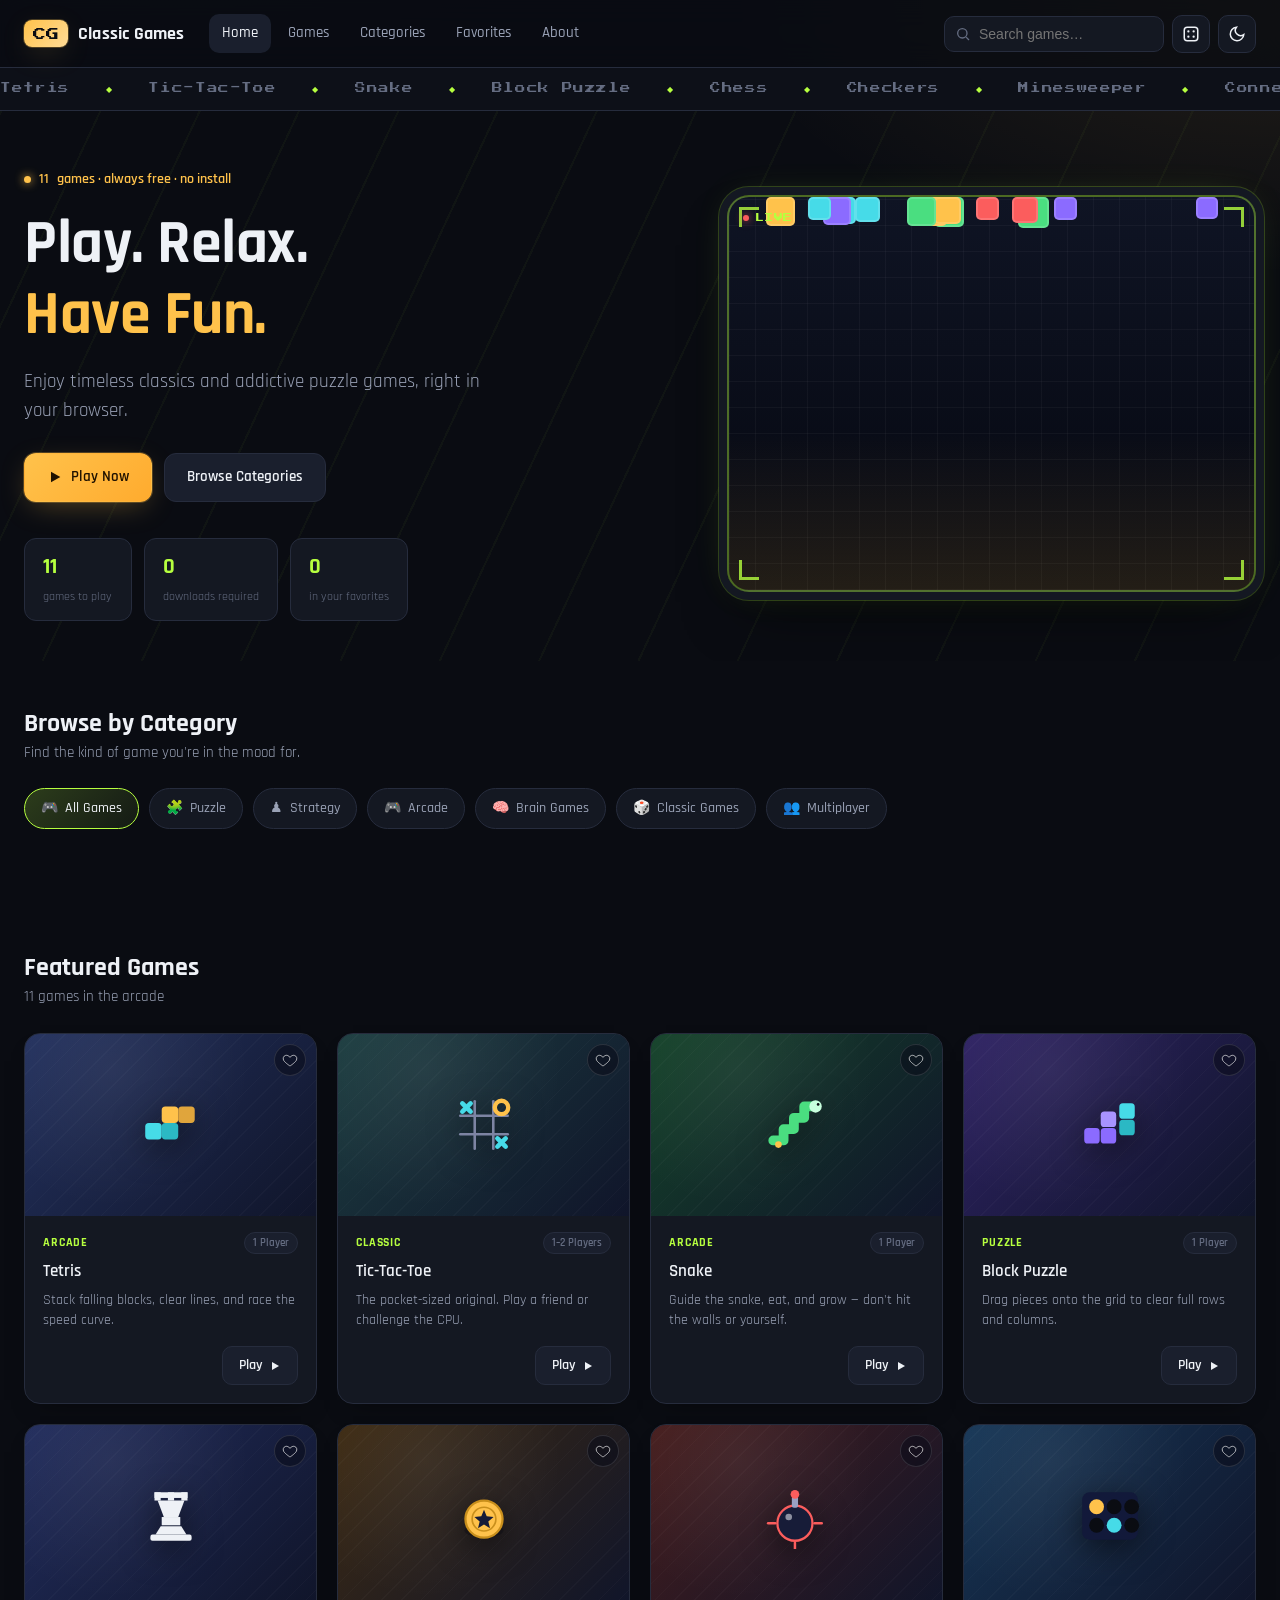
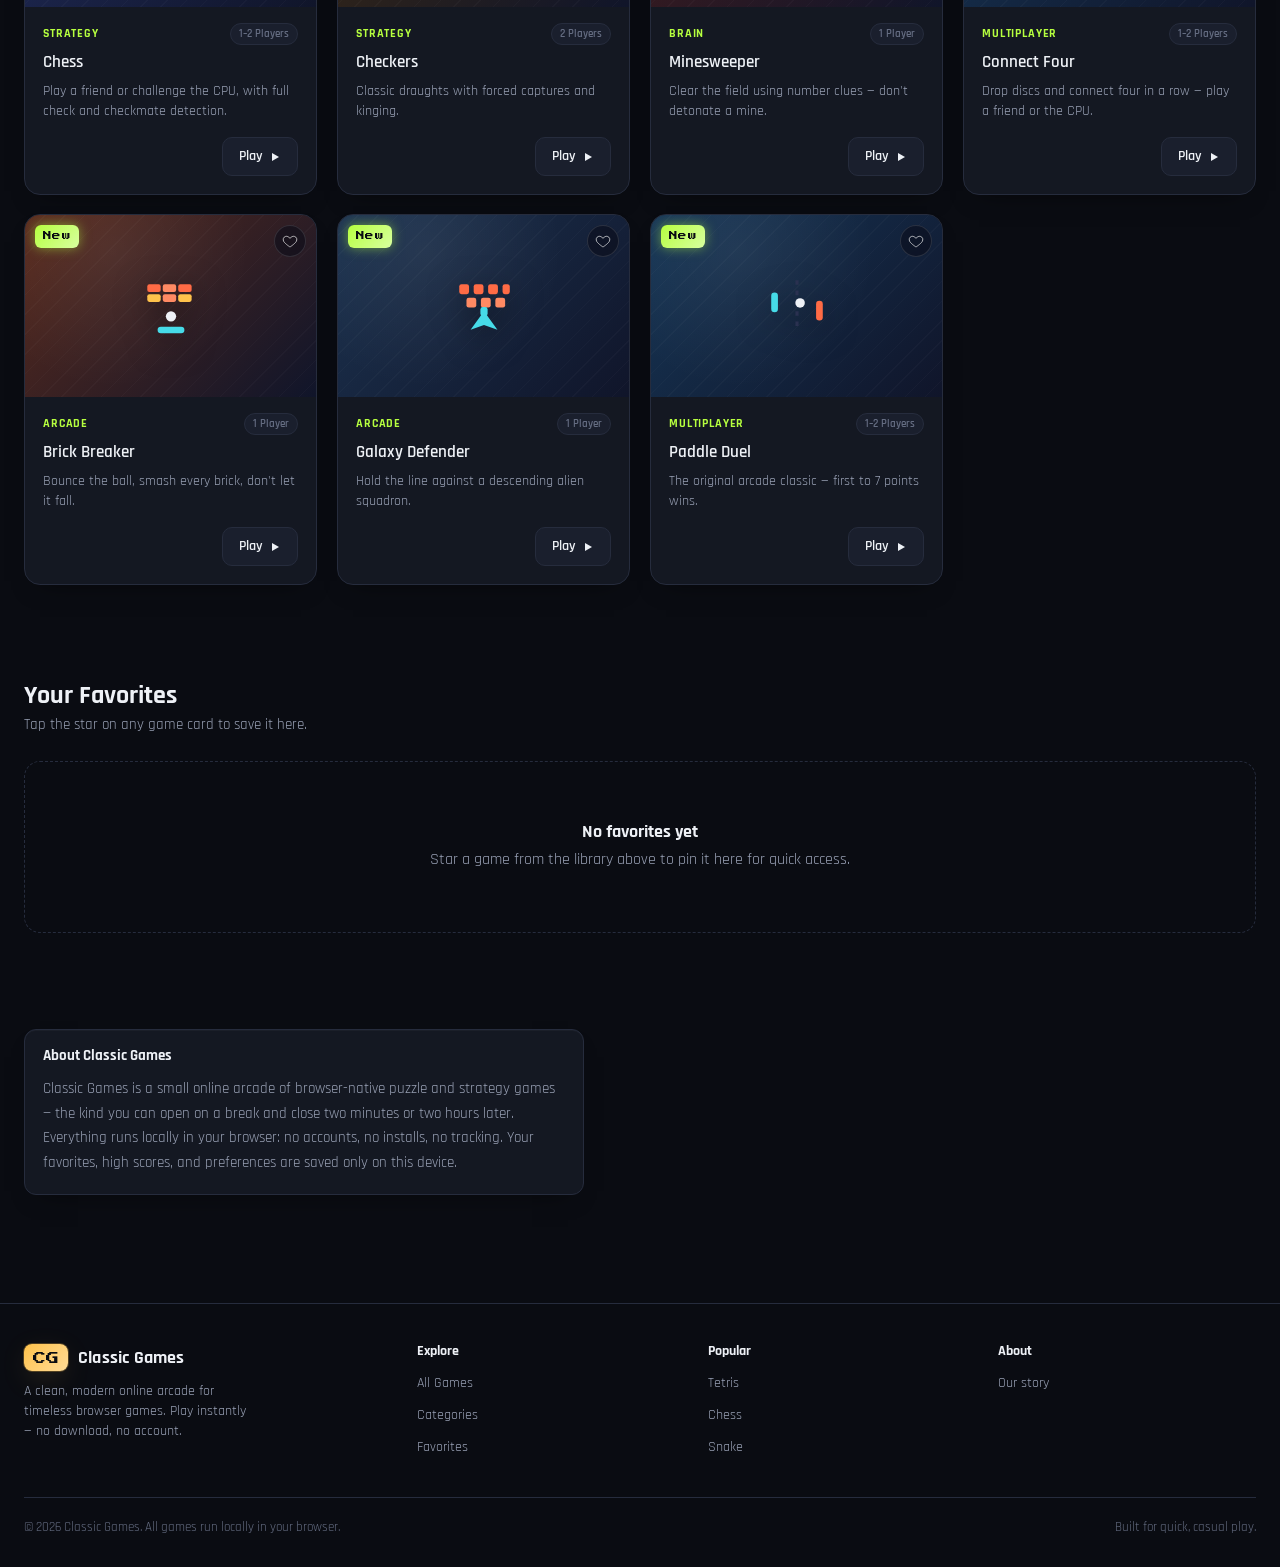
==== commit f4924220: "Add files via upload" ====
--- a/index.html
+++ b/index.html
@@ -6,530 +6,7 @@
 <title>Classic Games — Play. Relax. Have Fun.</title>
 <meta name="description" content="A modern online arcade of timeless browser games — Tetris, Chess, Snake, Minesweeper and more. No download, no account.">
 <link rel="icon" href="data:image/svg+xml,<svg xmlns=%22http://www.w3.org/2000/svg%22 viewBox=%220 0 100 100%22><text y=%22.9em%22 font-size=%2290%22>🕹️</text></svg>">
-<style>
-/* =========================================================
-   CLASSIC GAMES — design tokens
-   Palette: near-black gaming HUD, amber marquee glow (brand/CTA),
-   acid-neon accent (hover/active states) — nodding to the
-   Rajdhani-forward, high-contrast gamer aesthetic of the brief.
-   Type: Rajdhani for everything (headings, UI, body) — one
-         confident, angular gaming face — plus Press Start 2P
-         used sparingly for the wordmark + score readouts,
-         grounded in real arcade scoreboards, not decor.
-   ========================================================= */
-
-@import url('https://fonts.googleapis.com/css2?family=Rajdhani:wght@400;500;600;700&family=Inter:wght@400;500;600&family=Press+Start+2P&display=swap');
-
-:root{
-  --bg: #0a0c12;
-  --bg-soft: #0d1018;
-  --surface: #141822;
-  --surface-2: #1a1f2d;
-  --surface-border: #262c3d;
-  --text: #eef1f6;
-  --text-muted: #99a1b5;
-  --text-faint: #656d82;
-
-  --gold: #ffc24b;
-  --gold-soft: #ffdb96;
-  --violet: #8b6bff;
-  --cyan: #46dbe8;
-  --neon: #b6ff3f;
-  --neon-soft: #d8ffa0;
-  --green: #4ade80;
-  --red: #fb5d5d;
-
-  --radius-lg: 16px;
-  --radius-md: 12px;
-  --radius-sm: 7px;
-
-  --shadow-glow-gold: 0 0 0 1px rgba(255,194,75,0.25), 0 8px 30px -8px rgba(255,194,75,0.35);
-  --shadow-glow-violet: 0 0 0 1px rgba(182,255,63,0.3), 0 8px 30px -8px rgba(182,255,63,0.3);
-  --shadow-card: 0 1px 0 rgba(255,255,255,0.03) inset, 0 12px 24px -16px rgba(0,0,0,0.6);
-
-  --font-display: 'Rajdhani', system-ui, sans-serif;
-  --font-body: 'Rajdhani', system-ui, sans-serif;
-  --font-pixel: 'Press Start 2P', monospace;
-
-  --header-h: 68px;
-  --max-w: 1280px;
-}
-
-[data-theme="light"]{
-  --bg: #f5f4fb;
-  --bg-soft: #efeef9;
-  --surface: #ffffff;
-  --surface-2: #f2f1fb;
-  --surface-border: #e1e0f2;
-  --text: #1a1c2e;
-  --text-muted: #55597d;
-  --text-faint: #8b8eab;
-  --shadow-card: 0 1px 0 rgba(255,255,255,0.6) inset, 0 12px 24px -16px rgba(30,20,80,0.18);
-}
-
-*, *::before, *::after{ box-sizing: border-box; }
-html{ scroll-behavior: smooth; }
-body{
-  margin: 0;
-  background: radial-gradient(1200px 600px at 15% -10%, rgba(182,255,63,0.10), transparent 60%),
-              radial-gradient(1000px 500px at 100% 0%, rgba(255,194,75,0.10), transparent 55%),
-              var(--bg);
-  color: var(--text);
-  font-family: var(--font-body);
-  line-height: 1.5;
-  -webkit-font-smoothing: antialiased;
-  min-height: 100vh;
-}
-img{ max-width: 100%; display: block; }
-a{ color: inherit; text-decoration: none; }
-button{ font: inherit; color: inherit; }
-ul{ margin: 0; padding: 0; list-style: none; }
-h1,h2,h3,h4{ font-family: var(--font-display); margin: 0; line-height: 1.15; }
-p{ margin: 0; }
-
-@media (prefers-reduced-motion: reduce){
-  *{ animation-duration: 0.001ms !important; animation-iteration-count: 1 !important; transition-duration: 0.001ms !important; scroll-behavior: auto !important; }
-}
-
-:focus-visible{
-  outline: 2px solid var(--cyan);
-  outline-offset: 2px;
-  border-radius: 4px;
-}
-
-.container{ max-width: var(--max-w); margin: 0 auto; padding: 0 24px; }
-.visually-hidden{
-  position: absolute; width: 1px; height: 1px; margin: -1px; padding: 0;
-  overflow: hidden; clip: rect(0,0,0,0); white-space: nowrap; border: 0;
-}
-
-/* ---------- Header / Nav ---------- */
-.site-header{
-  position: sticky; top: 0; z-index: 100;
-  height: var(--header-h);
-  display: flex; align-items: center;
-  background: color-mix(in srgb, var(--bg) 78%, transparent);
-  backdrop-filter: blur(14px) saturate(140%);
-  border-bottom: 1px solid var(--surface-border);
-}
-.site-header .container{ display: flex; align-items: center; gap: 20px; width: 100%; }
-
-.brand{ display: flex; align-items: center; gap: 10px; flex-shrink: 0; }
-.brand-mark{
-  font-family: var(--font-pixel);
-  font-size: 13px;
-  color: var(--bg);
-  background: linear-gradient(135deg, var(--gold), var(--gold-soft));
-  padding: 8px 9px 6px;
-  border-radius: 8px;
-  box-shadow: var(--shadow-glow-gold);
-  line-height: 1;
-}
-.brand-name{ font-family: var(--font-display); font-weight: 700; font-size: 18px; letter-spacing: 0.2px; }
-
-.main-nav{ display: flex; align-items: center; gap: 4px; margin-left: 4px; }
-.main-nav a{
-  padding: 9px 13px; border-radius: 10px; font-size: 14.5px; font-weight: 500;
-  color: var(--text-muted); transition: color .18s ease, background .18s ease;
-  white-space: nowrap;
-}
-.main-nav a:hover{ color: var(--neon); background: var(--surface); }
-.main-nav a.active{ color: var(--text); background: var(--surface-2); }
-
-.header-actions{ display: flex; align-items: center; gap: 8px; margin-left: auto; }
-
-.search-wrap{ position: relative; display: flex; align-items: center; }
-.search-input{
-  width: 220px; max-width: 40vw;
-  background: var(--surface); border: 1px solid var(--surface-border);
-  color: var(--text); border-radius: 10px;
-  padding: 9px 12px 9px 34px; font-size: 14px;
-  transition: width .2s ease, border-color .2s ease;
-}
-.search-input:focus{ border-color: var(--neon); width: 260px; }
-.search-icon{ position: absolute; left: 11px; width: 16px; height: 16px; color: var(--text-faint); pointer-events: none; }
-
-.icon-btn{
-  display: inline-flex; align-items: center; justify-content: center;
-  width: 38px; height: 38px; border-radius: 10px;
-  background: var(--surface); border: 1px solid var(--surface-border);
-  cursor: pointer; transition: background .18s ease, transform .12s ease, border-color .18s ease;
-}
-.icon-btn:hover{ background: var(--surface-2); border-color: var(--neon); }
-.icon-btn:active{ transform: scale(0.94); }
-.icon-btn svg{ width: 18px; height: 18px; }
-
-.nav-toggle{ display: none; }
-
-/* ---------- Buttons ---------- */
-.btn{
-  display: inline-flex; align-items: center; justify-content: center; gap: 8px;
-  padding: 12px 22px; border-radius: 12px; font-weight: 600; font-size: 15px;
-  cursor: pointer; border: 1px solid transparent; transition: transform .15s ease, box-shadow .2s ease, background .2s ease, border-color .2s ease;
-  white-space: nowrap;
-}
-.btn:active{ transform: translateY(1px) scale(0.99); }
-.btn-primary{
-  background: linear-gradient(135deg, var(--gold), #ffab2e);
-  color: #201200; box-shadow: var(--shadow-glow-gold);
-}
-.btn-primary:hover{ box-shadow: 0 0 0 1px rgba(255,194,75,0.4), 0 12px 34px -8px rgba(255,194,75,0.55); }
-.btn-secondary{
-  background: var(--surface-2); color: var(--text); border-color: var(--surface-border);
-}
-.btn-secondary:hover{ border-color: var(--neon); }
-.btn-ghost{ background: transparent; color: var(--text-muted); border-color: var(--surface-border); }
-.btn-ghost:hover{ color: var(--text); border-color: var(--neon); }
-.btn-sm{ padding: 8px 14px; font-size: 13.5px; border-radius: 10px; }
-.btn-block{ width: 100%; }
-.btn[disabled]{ opacity: 0.45; cursor: not-allowed; }
-
-/* ---------- Hero ---------- */
-.hero{ padding: 56px 0 40px; position: relative; overflow: hidden; }
-.hero::before{
-  content: ""; position: absolute; inset: 0; z-index: -1; pointer-events: none;
-  background-image: repeating-linear-gradient(115deg, rgba(182,255,63,0.035) 0 2px, transparent 2px 90px);
-}
-.hero .container{ display: grid; grid-template-columns: 1.1fr 0.9fr; gap: 56px; align-items: center; }
-.hero-eyebrow{
-  display: inline-flex; align-items: center; gap: 8px;
-  color: var(--gold); font-size: 13.5px; font-weight: 600; margin-bottom: 18px;
-}
-.hero-eyebrow .dot{ width: 7px; height: 7px; border-radius: 50%; background: var(--gold); box-shadow: 0 0 10px var(--gold); }
-.hero h1{
-  font-size: clamp(38px, 5.4vw, 62px); font-weight: 700; letter-spacing: -0.5px;
-  margin-bottom: 18px;
-}
-.hero h1 .accent{ color: var(--gold); }
-.hero-tagline{ font-size: 19px; color: var(--text-muted); max-width: 46ch; margin-bottom: 28px; }
-.hero-cta{ display: flex; gap: 12px; flex-wrap: wrap; }
-.hero-stats{ display: flex; gap: 28px; margin-top: 36px; flex-wrap: wrap; }
-.hero-stat b{ display: block; font-family: var(--font-display); font-size: 22px; }
-.hero-stat span{ font-size: 13px; color: var(--text-faint); }
-
-/* Arcade "screen" visual: animated falling-block grid, grounded in Tetris */
-.hero-screen{
-  position: relative; aspect-ratio: 4/3; border-radius: 22px; overflow: hidden;
-  background: linear-gradient(180deg, #0a0d1c, #05070f);
-  border: 1px solid var(--surface-border);
-  box-shadow: 0 0 0 8px var(--surface), 0 0 0 9px var(--surface-border), 0 30px 60px -20px rgba(0,0,0,0.7);
-}
-.hero-screen::before{
-  content: ""; position: absolute; inset: 0;
-  background: repeating-linear-gradient(0deg, rgba(255,255,255,0.035) 0 1px, transparent 1px 26px),
-              repeating-linear-gradient(90deg, rgba(255,255,255,0.035) 0 1px, transparent 1px 26px);
-}
-.hero-block{
-  position: absolute; width: 26px; height: 26px; border-radius: 5px;
-  animation: fall linear infinite;
-  box-shadow: inset 0 0 0 2px rgba(255,255,255,0.15);
-}
-@keyframes fall{
-  0%{ transform: translateY(-40px); opacity: 0; }
-  8%{ opacity: 1; }
-  100%{ transform: translateY(340px); opacity: 0; }
-}
-.hero-screen .glow-bar{
-  position: absolute; bottom: 0; left: 0; right: 0; height: 40%;
-  background: linear-gradient(180deg, transparent, rgba(255,194,75,0.12));
-}
-
-/* ---------- Section headers ---------- */
-.section{ padding: 48px 0; }
-.section-head{
-  display: flex; align-items: flex-end; justify-content: space-between; gap: 20px;
-  margin-bottom: 24px; flex-wrap: wrap;
-}
-.section-head h2{ font-size: 26px; font-weight: 700; }
-.section-head p{ color: var(--text-muted); font-size: 14.5px; margin-top: 4px; }
-
-/* ---------- Category chips ---------- */
-.chip-row{ display: flex; gap: 10px; flex-wrap: wrap; margin-bottom: 28px; }
-.chip{
-  display: inline-flex; align-items: center; gap: 7px;
-  padding: 9px 16px; border-radius: 100px; font-size: 14px; font-weight: 500;
-  background: var(--surface); border: 1px solid var(--surface-border); color: var(--text-muted);
-  cursor: pointer; transition: all .16s ease;
-}
-.chip:hover{ color: var(--text); border-color: var(--neon); }
-.chip.active{
-  background: linear-gradient(135deg, rgba(182,255,63,0.2), rgba(182,255,63,0.06));
-  border-color: var(--neon); color: var(--text);
-}
-
-/* ---------- Game grid & cards ---------- */
-.game-grid{
-  display: grid; grid-template-columns: repeat(auto-fill, minmax(250px, 1fr)); gap: 20px;
-}
-.game-card{
-  background: var(--surface); border: 1px solid var(--surface-border); border-radius: var(--radius-lg);
-  overflow: hidden; display: flex; flex-direction: column; box-shadow: var(--shadow-card);
-  transition: transform .2s ease, border-color .2s ease, box-shadow .2s ease;
-  position: relative;
-}
-.game-card::before{
-  content: ""; position: absolute; top: 0; left: 0; right: 0; height: 3px; z-index: 3;
-  background: linear-gradient(90deg, var(--neon), var(--gold));
-  transform: scaleX(0); transform-origin: left; transition: transform .25s ease;
-}
-.game-card:hover::before{ transform: scaleX(1); }
-.game-card:hover{ transform: translateY(-6px); border-color: var(--neon); box-shadow: var(--shadow-glow-violet); }
-.game-thumb{
-  aspect-ratio: 16/10; position: relative; display: flex; align-items: center; justify-content: center;
-  font-size: 46px; overflow: hidden;
-}
-.game-thumb .thumb-icon{ position: relative; z-index: 1; filter: drop-shadow(0 6px 14px rgba(0,0,0,0.5)); }
-.fav-btn{
-  position: absolute; top: 10px; right: 10px; z-index: 2;
-  width: 32px; height: 32px; border-radius: 50%;
-  background: rgba(10,12,24,0.55); border: 1px solid rgba(255,255,255,0.12);
-  display: flex; align-items: center; justify-content: center; cursor: pointer;
-  backdrop-filter: blur(4px); transition: background .16s ease, transform .12s ease;
-}
-.fav-btn:hover{ transform: scale(1.08); }
-.fav-btn svg{ width: 16px; height: 16px; stroke: #fff; fill: none; transition: fill .16s ease, stroke .16s ease; }
-.fav-btn.is-fav svg{ fill: var(--gold); stroke: var(--gold); }
-
-.game-info{ padding: 16px 18px 18px; display: flex; flex-direction: column; gap: 8px; flex: 1; }
-.game-cat-tag{ font-size: 12px; font-weight: 700; color: var(--neon); text-transform: uppercase; letter-spacing: 0.07em; }
-.game-info h3{ font-size: 17px; font-weight: 600; }
-.game-info p{ font-size: 13.5px; color: var(--text-muted); flex: 1; }
-.game-card-foot{ display: flex; align-items: center; justify-content: space-between; margin-top: 8px; gap: 10px; }
-.game-play-btn{
-  padding: 8px 16px; border-radius: 10px; font-size: 13.5px; font-weight: 600;
-  background: var(--surface-2); border: 1px solid var(--surface-border);
-  transition: all .16s ease; display: inline-flex; align-items: center; gap: 6px;
-}
-.game-card:hover .game-play-btn{ background: linear-gradient(135deg, var(--gold), #ffab2e); color: #201200; border-color: transparent; }
-.high-score-tag{ font-size: 11.5px; color: var(--text-faint); font-family: var(--font-pixel); }
-
-.empty-state{
-  text-align: center; padding: 60px 20px; color: var(--text-muted);
-  border: 1px dashed var(--surface-border); border-radius: var(--radius-lg);
-}
-.empty-state h3{ font-size: 18px; margin-bottom: 6px; color: var(--text); }
-
-/* ---------- Footer ---------- */
-.site-footer{ border-top: 1px solid var(--surface-border); margin-top: 60px; padding: 40px 0 30px; }
-.footer-grid{ display: grid; grid-template-columns: 1.4fr 1fr 1fr 1fr; gap: 32px; margin-bottom: 30px; }
-.footer-col h4{ font-size: 13.5px; margin-bottom: 12px; color: var(--text); }
-.footer-col p{ color: var(--text-muted); font-size: 13.5px; max-width: 32ch; }
-.footer-col ul li{ margin-bottom: 8px; }
-.footer-col ul a{ font-size: 13.5px; color: var(--text-muted); transition: color .16s ease; }
-.footer-col ul a:hover{ color: var(--gold); }
-.footer-bottom{
-  display: flex; justify-content: space-between; align-items: center; flex-wrap: wrap; gap: 10px;
-  padding-top: 20px; border-top: 1px solid var(--surface-border); font-size: 12.5px; color: var(--text-faint);
-}
-
-/* =========================================================
-   GAME PAGE
-   ========================================================= */
-.game-page-head{ padding: 28px 0 8px; }
-.breadcrumb{ font-size: 13px; color: var(--text-faint); margin-bottom: 14px; display: flex; gap: 6px; align-items: center; }
-.breadcrumb a{ color: var(--text-muted); }
-.breadcrumb a:hover{ color: var(--gold); }
-.game-title-row{ display: flex; align-items: center; justify-content: space-between; gap: 16px; flex-wrap: wrap; }
-.game-title-row h1{ font-size: 30px; display: flex; align-items: center; gap: 12px; }
-.game-title-row .title-icon{ font-size: 32px; }
-.game-title-tags{ display: flex; gap: 8px; margin-top: 8px; }
-.tag-pill{
-  font-size: 12px; font-weight: 600; padding: 4px 10px; border-radius: 100px;
-  background: var(--surface-2); border: 1px solid var(--surface-border); color: var(--text-muted);
-}
-
-.game-layout{ display: grid; grid-template-columns: 1fr 300px; gap: 26px; padding: 24px 0 56px; align-items: start; }
-
-.game-stage{
-  background: var(--surface); border: 1px solid var(--surface-border); border-radius: var(--radius-lg);
-  padding: 20px; box-shadow: var(--shadow-card);
-}
-.stage-topbar{ display: flex; align-items: center; justify-content: space-between; gap: 12px; margin-bottom: 16px; flex-wrap: wrap; }
-.score-cluster{ display: flex; gap: 18px; flex-wrap: wrap; }
-.score-box{ display: flex; flex-direction: column; gap: 2px; }
-.score-box .label{ font-size: 11px; color: var(--text-faint); font-weight: 600; }
-.score-box .value{ font-family: var(--font-pixel); font-size: 16px; color: var(--gold); }
-.stage-controls{ display: flex; gap: 8px; align-items: center; flex-wrap: wrap; }
-
-.game-canvas-wrap{
-  display: flex; align-items: center; justify-content: center;
-  background: #05070f; border-radius: var(--radius-md); border: 1px solid var(--surface-border);
-  padding: 16px; min-height: 320px; position: relative; overflow: hidden;
-  touch-action: none;
-}
-.game-canvas-wrap canvas{ max-width: 100%; height: auto; border-radius: 6px; }
-
-.overlay-msg{
-  position: absolute; inset: 0; display: none; flex-direction: column; gap: 14px;
-  align-items: center; justify-content: center; text-align: center;
-  background: rgba(5,7,15,0.86); backdrop-filter: blur(3px); z-index: 5; padding: 20px;
-}
-.overlay-msg.show{ display: flex; }
-.overlay-msg h3{ font-size: 22px; }
-.overlay-msg p{ color: var(--text-muted); font-size: 14px; max-width: 34ch; }
-
-.touch-controls{ display: none; margin-top: 16px; }
-.touch-controls.active{ display: grid; }
-.dpad{
-  display: grid; grid-template-columns: 56px 56px 56px; grid-template-rows: 56px 56px 56px;
-  gap: 6px; justify-content: center; margin: 0 auto;
-}
-.dpad button{
-  background: var(--surface-2); border: 1px solid var(--surface-border); border-radius: 12px;
-  display: flex; align-items: center; justify-content: center; font-size: 20px; color: var(--text);
-}
-.dpad button:active{ background: var(--neon); color: #0a0c12; }
-.dpad .up{ grid-column: 2; grid-row: 1; }
-.dpad .left{ grid-column: 1; grid-row: 2; }
-.dpad .rotate{ grid-column: 2; grid-row: 2; }
-.dpad .right{ grid-column: 3; grid-row: 2; }
-.dpad .down{ grid-column: 2; grid-row: 3; }
-.touch-row{ display: flex; justify-content: center; gap: 10px; margin-top: 10px; flex-wrap: wrap; }
-
-.side-panel{ display: flex; flex-direction: column; gap: 18px; }
-.panel-card{
-  background: var(--surface); border: 1px solid var(--surface-border); border-radius: var(--radius-md);
-  padding: 18px; box-shadow: var(--shadow-card);
-}
-.panel-card h3{ font-size: 14.5px; margin-bottom: 12px; display: flex; align-items: center; gap: 8px; }
-.field{ margin-bottom: 14px; }
-.field:last-child{ margin-bottom: 0; }
-.field label{ display: block; font-size: 12.5px; color: var(--text-muted); margin-bottom: 6px; font-weight: 500; }
-.select{
-  width: 100%; padding: 9px 12px; border-radius: 10px; background: var(--surface-2);
-  border: 1px solid var(--surface-border); color: var(--text); font-size: 14px;
-}
-.seg-group{ display: flex; background: var(--surface-2); border: 1px solid var(--surface-border); border-radius: 10px; padding: 3px; gap: 3px; }
-.seg-group button{
-  flex: 1; padding: 7px 8px; border-radius: 8px; font-size: 12.5px; font-weight: 600; background: transparent; color: var(--text-muted);
-}
-.seg-group button.active{ background: var(--neon); color: #0a0c12; }
-
-.kbd-list{ display: flex; flex-direction: column; gap: 8px; }
-.kbd-row{ display: flex; align-items: center; justify-content: space-between; font-size: 13px; color: var(--text-muted); }
-.kbd{
-  font-family: var(--font-pixel); font-size: 10.5px; background: var(--surface-2);
-  border: 1px solid var(--surface-border); border-bottom-width: 2px; padding: 5px 7px; border-radius: 6px; color: var(--text);
-}
-.instructions p{ font-size: 13.5px; color: var(--text-muted); margin-bottom: 8px; }
-.instructions p:last-child{ margin-bottom: 0; }
-
-.toggle-row{ display: flex; align-items: center; justify-content: space-between; }
-.switch{ position: relative; width: 42px; height: 24px; }
-.switch input{ opacity: 0; width: 0; height: 0; }
-.switch .track{
-  position: absolute; inset: 0; background: var(--surface-2); border: 1px solid var(--surface-border);
-  border-radius: 100px; transition: background .2s ease; cursor: pointer;
-}
-.switch .track::before{
-  content: ""; position: absolute; width: 18px; height: 18px; left: 2px; top: 2px;
-  background: var(--text-muted); border-radius: 50%; transition: transform .2s ease, background .2s ease;
-}
-.switch input:checked + .track{ background: var(--neon); border-color: var(--neon); }
-.switch input:checked + .track::before{ transform: translateX(18px); background: #fff; }
-
-/* Minesweeper / Tic-Tac-Toe / Connect4 / Checkers / Chess / Block puzzle grids */
-.grid-board{ display: grid; gap: 4px; }
-.cell{
-  display: flex; align-items: center; justify-content: center; user-select: none;
-  background: var(--surface-2); border: 1px solid var(--surface-border); border-radius: 6px;
-  font-weight: 700; cursor: pointer; transition: background .12s ease, transform .1s ease;
-}
-.cell:hover{ background: #262e50; }
-
-.ttt-board{ grid-template-columns: repeat(3, 84px); grid-template-rows: repeat(3, 84px); }
-.ttt-board .cell{ font-size: 40px; font-family: var(--font-display); border-radius: 10px; }
-.ttt-board .cell.x{ color: var(--cyan); }
-.ttt-board .cell.o{ color: var(--gold); }
-.ttt-board .cell.win{ background: rgba(74,222,128,0.18); border-color: var(--green); }
-
-.c4-board{ background: #12193a; padding: 10px; border-radius: 14px; display: inline-grid; gap: 8px; }
-.c4-cell{
-  width: 46px; height: 46px; border-radius: 50%; background: #05070f;
-  border: 1px solid var(--surface-border); cursor: pointer; position: relative;
-}
-.c4-cell.p1::after, .c4-cell.p2::after{
-  content: ""; position: absolute; inset: 3px; border-radius: 50%;
-}
-.c4-cell.p1::after{ background: radial-gradient(circle at 32% 28%, #ffe6a8, var(--gold)); }
-.c4-cell.p2::after{ background: radial-gradient(circle at 32% 28%, #b9ffe9, var(--cyan)); }
-
-.ms-board{ display: inline-grid; gap: 2px; background: #05070f; padding: 8px; border-radius: 10px; }
-.ms-cell{
-  width: 28px; height: 28px; font-size: 13px; border-radius: 4px;
-  background: var(--surface-2); border: 1px solid var(--surface-border);
-  display: flex; align-items: center; justify-content: center; cursor: pointer; font-weight: 700;
-}
-.ms-cell.open{ background: #0e1224; cursor: default; }
-.ms-cell.mine{ background: var(--red); }
-.ms-cell.flag{ color: var(--gold); }
-
-.chess-board{ display: inline-grid; grid-template-columns: repeat(8, 46px); grid-template-rows: repeat(8, 46px); border-radius: 10px; overflow: hidden; border: 1px solid var(--surface-border); }
-.chess-cell{ display: flex; align-items: center; justify-content: center; font-size: 30px; cursor: pointer; position: relative; }
-.chess-cell.light{ background: #2b3260; }
-.chess-cell.dark{ background: #171c38; }
-.chess-cell.selected{ box-shadow: inset 0 0 0 3px var(--gold); }
-.chess-cell.move-hint::after{ content:""; width: 12px; height: 12px; border-radius: 50%; background: rgba(255,194,75,0.55); position: absolute; }
-.chess-cell.capture-hint{ box-shadow: inset 0 0 0 3px rgba(251,93,93,0.7); }
-.chess-cell.last-move{ background-color: rgba(139,107,255,0.35) !important; }
-.chess-cell.in-check{ background-color: rgba(251,93,93,0.5) !important; }
-
-.checkers-board{ display: inline-grid; grid-template-columns: repeat(8, 46px); grid-template-rows: repeat(8, 46px); border-radius: 10px; overflow: hidden; border: 1px solid var(--surface-border); }
-.checkers-cell{ display: flex; align-items: center; justify-content: center; cursor: default; position: relative; }
-.checkers-cell.light{ background: #2b3260; }
-.checkers-cell.dark{ background: #171c38; cursor: pointer; }
-.checkers-cell.selected{ box-shadow: inset 0 0 0 3px var(--gold); }
-.checkers-cell.move-hint::after{ content:""; width: 12px; height: 12px; border-radius: 50%; background: rgba(74,222,128,0.6); position: absolute; }
-.checker-piece{ width: 34px; height: 34px; border-radius: 50%; }
-.checker-piece.p1{ background: radial-gradient(circle at 32% 28%, #ffe6a8, var(--gold)); }
-.checker-piece.p2{ background: radial-gradient(circle at 32% 28%, #dfe4ff, #6b74b8); }
-.checker-piece.king::after{ content:"★"; display:flex; align-items:center; justify-content:center; height:100%; color:#3a2a00; font-size: 15px; }
-
-.bp-board{ display: inline-grid; gap: 3px; background: #05070f; padding: 8px; border-radius: 10px; }
-.bp-cell{ width: 34px; height: 34px; border-radius: 5px; background: var(--surface-2); border: 1px solid var(--surface-border); }
-.bp-cell.filled{ background: linear-gradient(135deg, var(--violet), #6b4bff); border-color: transparent; }
-.bp-tray{ display: flex; gap: 14px; justify-content: center; margin-top: 16px; flex-wrap: wrap; }
-.bp-piece{ display: inline-grid; gap: 2px; padding: 6px; border-radius: 8px; cursor: grab; background: var(--surface-2); border: 1px solid var(--surface-border); }
-.bp-piece.dragging{ opacity: 0.5; }
-.bp-piece .pc{ width: 16px; height: 16px; border-radius: 3px; background: transparent; }
-.bp-piece .pc.on{ background: linear-gradient(135deg, var(--gold), #ffab2e); }
-.bp-piece.selected{ border-color: var(--gold); box-shadow: 0 0 0 2px rgba(255,194,75,0.3); }
-
-.more-games{ padding: 8px 0 60px; }
-
-/* ---------- Responsive ---------- */
-@media (max-width: 980px){
-  .hero .container{ grid-template-columns: 1fr; }
-  .hero-screen{ order: -1; max-width: 420px; margin: 0 auto; }
-  .footer-grid{ grid-template-columns: 1fr 1fr; }
-  .game-layout{ grid-template-columns: 1fr; }
-}
-
-@media (max-width: 760px){
-  .main-nav{ display: none; }
-  .nav-toggle{ display: inline-flex; }
-  .search-input{ width: 150px; }
-  .game-grid{ grid-template-columns: 1fr; }
-  .footer-grid{ grid-template-columns: 1fr 1fr; gap: 22px; }
-  .hero{ padding: 34px 0 24px; }
-  .chess-board, .checkers-board{ grid-template-columns: repeat(8, 11.5vw); grid-template-rows: repeat(8, 11.5vw); }
-  .chess-cell{ font-size: 6.5vw; }
-}
-
-.mobile-menu{
-  display: none; position: fixed; inset: var(--header-h) 0 0 0; z-index: 90;
-  background: var(--bg); padding: 20px; overflow-y: auto;
-}
-.mobile-menu.open{ display: block; }
-.mobile-menu a{ display: block; padding: 14px 6px; font-size: 17px; border-bottom: 1px solid var(--surface-border); }
-
-.skip-link{
-  position: absolute; left: -999px; top: 0; background: var(--gold); color: #201200;
-  padding: 10px 16px; border-radius: 0 0 10px 0; z-index: 200; font-weight: 600;
-}
-.skip-link:focus{ left: 0; }
-
-</style>
+<link rel="stylesheet" href="css/styles.css">
 </head>
 <body>
 <a href="#main" class="skip-link">Skip to content</a>
@@ -575,12 +52,14 @@
   <a href="#about">About</a>
 </div>
 
+<div class="ticker" aria-hidden="true"><div class="ticker-track" id="tickerTrack"></div></div>
+
 <main id="main">
 
   <section class="hero">
     <div class="container">
       <div class="hero-copy">
-        <span class="hero-eyebrow"><span class="dot"></span>8 games · always free · no install</span>
+        <span class="hero-eyebrow"><span class="dot"></span><span id="eyebrowCount">8</span> games · always free · no install</span>
         <h1>Play. Relax.<br><span class="accent">Have Fun.</span></h1>
         <p class="hero-tagline">Enjoy timeless classics and addictive puzzle games, right in your browser.</p>
         <div class="hero-cta">
@@ -591,12 +70,13 @@
           <a href="#categories" class="btn btn-secondary">Browse Categories</a>
         </div>
         <div class="hero-stats">
-          <div class="hero-stat"><b>8</b><span>games to play</span></div>
+          <div class="hero-stat"><b id="statGameCount">8</b><span>games to play</span></div>
           <div class="hero-stat"><b>0</b><span>downloads required</span></div>
           <div class="hero-stat"><b id="statFavCount">0</b><span>in your favorites</span></div>
         </div>
       </div>
       <div class="hero-screen" id="heroScreen" aria-hidden="true">
+        <div class="rec-badge"><span class="dot"></span>LIVE</div>
         <div class="glow-bar"></div>
       </div>
     </div>
@@ -702,15 +182,33 @@
   </div>
 </footer><script>
 /* ---- js/games-data.js ---- */
-/* Game metadata — single source of truth for cards, filters, and game pages. */
+/* Game metadata — single source of truth for cards, filters, and game pages.
+   Icons are hand-built inline SVG (duotone, brand palette) instead of emoji,
+   so thumbnails render identically everywhere and read as a matched set. */
+
+const ICONS = {
+  tetris: `<svg viewBox="0 0 64 64" fill="none"><rect x="7" y="30" width="16" height="16" rx="3.5" fill="#46dbe8"/><rect x="23" y="30" width="16" height="16" rx="3.5" fill="#2bb8c4"/><rect x="23" y="14" width="16" height="16" rx="3.5" fill="#ffc24b"/><rect x="39" y="14" width="16" height="16" rx="3.5" fill="#e0a53c"/></svg>`,
+  tictactoe: `<svg viewBox="0 0 64 64" fill="none"><g stroke="#7d84a3" stroke-width="2.5" stroke-linecap="round"><line x1="23" y1="9" x2="23" y2="55"/><line x1="41" y1="9" x2="41" y2="55"/><line x1="9" y1="23" x2="55" y2="23"/><line x1="9" y1="41" x2="55" y2="41"/></g><g stroke="#46dbe8" stroke-width="4.5" stroke-linecap="round"><line x1="11" y1="11" x2="19" y2="19"/><line x1="19" y1="11" x2="11" y2="19"/></g><circle cx="49" cy="15" r="6.5" fill="none" stroke="#ffc24b" stroke-width="4.2"/><g stroke="#46dbe8" stroke-width="4.5" stroke-linecap="round"><line x1="45" y1="45" x2="53" y2="53"/><line x1="53" y1="45" x2="45" y2="53"/></g></svg>`,
+  snake: `<svg viewBox="0 0 64 64" fill="none"><path d="M9 47 h10 v-11 h10 v-11 h10 v-11 h11" stroke="#4ade80" stroke-width="9.5" stroke-linecap="round" stroke-linejoin="round"/><circle cx="50" cy="14" r="6" fill="#c8ffde"/><circle cx="52.5" cy="12" r="1.3" fill="#0a0c12"/><circle cx="14" cy="51" r="3.2" fill="#ffc24b"/></svg>`,
+  blockpuzzle: `<svg viewBox="0 0 64 64" fill="none"><rect x="7" y="35" width="15" height="15" rx="3.5" fill="#8b6bff"/><rect x="23" y="35" width="15" height="15" rx="3.5" fill="#8b6bff"/><rect x="23" y="19" width="15" height="15" rx="3.5" fill="#a893ff"/><rect x="41" y="11" width="15" height="15" rx="3.5" fill="#46dbe8"/><rect x="41" y="27" width="15" height="15" rx="3.5" fill="#2bb8c4"/></svg>`,
+  chess: `<svg viewBox="0 0 64 64" fill="none"><g fill="#eef1f6"><rect x="16" y="9" width="6" height="8"/><rect x="29" y="9" width="6" height="8"/><rect x="42" y="9" width="6" height="8"/><rect x="16" y="9" width="32" height="5.5"/><path d="M19 17 L45 17 L39 33 L25 33 Z"/><rect x="23" y="33" width="18" height="8"/><path d="M17 50 L47 50 L42 42 L22 42 Z"/><rect x="12" y="50" width="40" height="6" rx="2"/></g></svg>`,
+  checkers: `<svg viewBox="0 0 64 64" fill="none"><ellipse cx="32" cy="46" rx="19" ry="6.5" fill="#0a0c12" opacity="0.4"/><circle cx="32" cy="35" r="18" fill="#ffc24b"/><circle cx="32" cy="35" r="18" fill="none" stroke="#c98f1c" stroke-width="2.2"/><circle cx="32" cy="35" r="11.5" fill="none" stroke="#c98f1c" stroke-width="1.6"/><path d="M32 26 l2.6 6.3 6.7.6-5.1 4.5 1.6 6.6-5.8-3.7-5.8 3.7 1.6-6.6-5.1-4.5 6.7-.6z" fill="#171c38"/></svg>`,
+  minesweeper: `<svg viewBox="0 0 64 64" fill="none"><circle cx="30" cy="39" r="17" fill="#171c38" stroke="#fb5d5d" stroke-width="2.2"/><rect x="27" y="13" width="6" height="11" rx="2" fill="#9aa1c4"/><circle cx="30" cy="11" r="4.2" fill="#fb5d5d"/><g stroke="#fb5d5d" stroke-width="2.4" stroke-linecap="round"><line x1="4" y1="39" x2="11" y2="39"/><line x1="49" y1="39" x2="56" y2="39"/><line x1="30" y1="58" x2="30" y2="65"/></g><circle cx="24" cy="33" r="3.2" fill="#eef1f6" opacity="0.55"/></svg>`,
+  connect4: `<svg viewBox="0 0 64 64" fill="none"><rect x="5" y="9" width="54" height="46" rx="7" fill="#12193a"/><circle cx="19" cy="23" r="7.2" fill="#ffc24b"/><circle cx="36" cy="23" r="7.2" fill="#0a0c12"/><circle cx="19" cy="41" r="7.2" fill="#0a0c12"/><circle cx="36" cy="41" r="7.2" fill="#46dbe8"/><circle cx="53" cy="23" r="7.2" fill="#0a0c12"/><circle cx="53" cy="41" r="7.2" fill="#0a0c12"/></svg>`,
+  brickbreaker: `<svg viewBox="0 0 64 64" fill="none"><rect x="9" y="11" width="13" height="7.5" rx="2" fill="#ff6b45"/><rect x="24" y="11" width="13" height="7.5" rx="2" fill="#ff8a63"/><rect x="39" y="11" width="13" height="7.5" rx="2" fill="#ff6b45"/><rect x="9" y="20.5" width="13" height="7.5" rx="2" fill="#ffc24b"/><rect x="24" y="20.5" width="13" height="7.5" rx="2" fill="#ff8a63"/><rect x="39" y="20.5" width="13" height="7.5" rx="2" fill="#ffc24b"/><circle cx="32" cy="42" r="5" fill="#eef1f6"/><rect x="19" y="52" width="26" height="6.5" rx="3.2" fill="#46dbe8"/></svg>`,
+  galaxydefender: `<svg viewBox="0 0 64 64" fill="none"><g fill="#ff6b45"><rect x="8" y="11" width="9.5" height="9.5" rx="2.2"/><rect x="22" y="11" width="9.5" height="9.5" rx="2.2"/><rect x="36" y="11" width="9.5" height="9.5" rx="2.2"/><rect x="50" y="11" width="7" height="9.5" rx="2.2"/></g><g fill="#ff8a63"><rect x="15" y="24" width="9.5" height="9.5" rx="2.2"/><rect x="29" y="24" width="9.5" height="9.5" rx="2.2"/><rect x="43" y="24" width="9.5" height="9.5" rx="2.2"/></g><path d="M32 37 L45 55 L32 50.5 L19 55 Z" fill="#46dbe8"/><rect x="28.5" y="33" width="7" height="9" rx="2.4" fill="#46dbe8"/></svg>`,
+  paddleduel: `<svg viewBox="0 0 64 64" fill="none"><line x1="32" y1="7" x2="32" y2="57" stroke="#2a3150" stroke-width="3" stroke-dasharray="4.5 5.5"/><rect x="7" y="19" width="6.5" height="19" rx="3.2" fill="#46dbe8"/><rect x="50.5" y="27" width="6.5" height="19" rx="3.2" fill="#ff6b45"/><circle cx="35" cy="29" r="4.6" fill="#eef1f6"/></svg>`
+};
+
 const GAMES_DATA = [
   {
     id: "tetris",
     title: "Tetris",
-    icon: "🧱",
-    thumbGradient: "linear-gradient(135deg, #2b1d5c, #12193a)",
+    icon: ICONS.tetris,
+    thumbGradient: "linear-gradient(135deg, #23315e, #10152a)",
     category: "arcade",
     categoryLabel: "Arcade",
+    players: "1 Player",
     description: "Stack falling blocks, clear lines, and race the speed curve.",
     longDescription: "The classic block-stacking arcade game. Rotate and drop tetrominoes to clear full rows before the stack reaches the top.",
     hasDifficulty: true,
@@ -739,10 +237,11 @@
   {
     id: "tictactoe",
     title: "Tic-Tac-Toe",
-    icon: "✖️",
-    thumbGradient: "linear-gradient(135deg, #163a3c, #12193a)",
+    icon: ICONS.tictactoe,
+    thumbGradient: "linear-gradient(135deg, #1c3d40, #10152a)",
     category: "classic",
     categoryLabel: "Classic",
+    players: "1–2 Players",
     description: "The pocket-sized original. Play a friend or challenge the CPU.",
     longDescription: "Take turns marking a 3×3 grid. Line up three in a row — across, down, or diagonally — before your opponent does.",
     hasDifficulty: true,
@@ -765,10 +264,11 @@
   {
     id: "snake",
     title: "Snake",
-    icon: "🐍",
-    thumbGradient: "linear-gradient(135deg, #123a24, #12193a)",
+    icon: ICONS.snake,
+    thumbGradient: "linear-gradient(135deg, #144229, #10152a)",
     category: "arcade",
     categoryLabel: "Arcade",
+    players: "1 Player",
     description: "Guide the snake, eat, and grow — don't hit the walls or yourself.",
     longDescription: "Steer a constantly-moving snake around the board to eat food and grow longer, without colliding with the walls or your own tail.",
     hasDifficulty: true,
@@ -791,10 +291,11 @@
   {
     id: "blockpuzzle",
     title: "Block Puzzle",
-    icon: "🟪",
-    thumbGradient: "linear-gradient(135deg, #2a1d55, #12193a)",
+    icon: ICONS.blockpuzzle,
+    thumbGradient: "linear-gradient(135deg, #2e2263, #10152a)",
     category: "puzzle",
     categoryLabel: "Puzzle",
+    players: "1 Player",
     description: "Drag pieces onto the grid to clear full rows and columns.",
     longDescription: "A calm, no-timer puzzle. Drag the offered pieces onto the 8×8 board — filling a full row or column clears it and scores points.",
     hasDifficulty: false,
@@ -810,18 +311,27 @@
   {
     id: "chess",
     title: "Chess",
-    icon: "♞",
-    thumbGradient: "linear-gradient(135deg, #1c2452, #12193a)",
+    icon: ICONS.chess,
+    thumbGradient: "linear-gradient(135deg, #212c5c, #10152a)",
     category: "strategy",
     categoryLabel: "Strategy",
-    description: "Full two-player chess with legal move checking and check detection.",
-    longDescription: "Play a complete local two-player game of chess on one device, with legal-move enforcement, check and checkmate detection, and captured-piece tracking.",
-    hasDifficulty: false,
+    players: "1–2 Players",
+    description: "Play a friend or challenge the CPU, with full check and checkmate detection.",
+    longDescription: "A complete game of chess with legal-move enforcement, check and checkmate detection, and captured-piece tracking — play locally against a friend or the built-in CPU.",
+    hasDifficulty: true,
+    difficultyLabel: "Opponent",
+    difficultyOptions: [
+      { value: "friend", label: "2 Player" },
+      { value: "easy", label: "CPU Easy" },
+      { value: "hard", label: "CPU Hard" }
+    ],
+    defaultDifficulty: "friend",
     scoreLabel: "Captures",
     keyboard: [["Click", "Select a piece, then a highlighted square to move"]],
     touch: true,
     instructions: [
       "White moves first. Tap a piece to see its legal moves highlighted, then tap a highlighted square to move.",
+      "Against the CPU, you always play White — the computer replies automatically as Black.",
       "Check is shown with a red glow on the king in danger. Checkmate ends the game.",
       "This build covers standard piece movement and check/checkmate — castling and en passant are not yet included."
     ]
@@ -829,10 +339,11 @@
   {
     id: "checkers",
     title: "Checkers",
-    icon: "⛃",
-    thumbGradient: "linear-gradient(135deg, #33210f, #12193a)",
+    icon: ICONS.checkers,
+    thumbGradient: "linear-gradient(135deg, #3d2a12, #10152a)",
     category: "strategy",
     categoryLabel: "Strategy",
+    players: "2 Players",
     description: "Classic draughts with forced captures and kinging.",
     longDescription: "Two-player checkers on one device. Capture diagonally over an opponent's piece, and reach the far row to crown a king.",
     hasDifficulty: false,
@@ -848,10 +359,11 @@
   {
     id: "minesweeper",
     title: "Minesweeper",
-    icon: "💣",
-    thumbGradient: "linear-gradient(135deg, #3a1414, #12193a)",
+    icon: ICONS.minesweeper,
+    thumbGradient: "linear-gradient(135deg, #451c1c, #10152a)",
     category: "brain",
     categoryLabel: "Brain",
+    players: "1 Player",
     description: "Clear the field using number clues — don't detonate a mine.",
     longDescription: "Reveal every safe tile on the grid. Numbers tell you how many mines are hiding in the neighboring cells — flag the ones you suspect.",
     hasDifficulty: true,
@@ -874,20 +386,113 @@
   {
     id: "connect4",
     title: "Connect Four",
-    icon: "🔴",
-    thumbGradient: "linear-gradient(135deg, #123048, #12193a)",
+    icon: ICONS.connect4,
+    thumbGradient: "linear-gradient(135deg, #163656, #10152a)",
     category: "multiplayer",
     categoryLabel: "Multiplayer",
-    description: "Drop discs and connect four in a row before your opponent.",
-    longDescription: "Take turns dropping discs into a 7×6 grid. Gravity pulls each disc to the lowest open slot — connect four in any direction to win.",
-    hasDifficulty: false,
+    players: "1–2 Players",
+    description: "Drop discs and connect four in a row — play a friend or the CPU.",
+    longDescription: "Take turns dropping discs into a 7×6 grid. Gravity pulls each disc to the lowest open slot — connect four in any direction to win, against a friend or the built-in CPU.",
+    hasDifficulty: true,
+    difficultyLabel: "Opponent",
+    difficultyOptions: [
+      { value: "friend", label: "2 Player" },
+      { value: "easy", label: "CPU Easy" },
+      { value: "hard", label: "CPU Hard" }
+    ],
+    defaultDifficulty: "friend",
     scoreLabel: "Wins",
     keyboard: [["1–7", "Drop into matching column"], ["R", "Restart"]],
     touch: true,
     instructions: [
       "Players alternate turns dropping a disc into any column.",
+      "Against the CPU, you always play the gold discs — the computer replies automatically.",
       "Connect four discs of your color in a row — horizontally, vertically, or diagonally — to win.",
       "The game ends in a draw if the board fills with no winner."
+    ]
+  },
+  {
+    id: "brickbreaker",
+    title: "Brick Breaker",
+    icon: ICONS.brickbreaker,
+    thumbGradient: "linear-gradient(135deg, #5a2a1c, #10152a)",
+    category: "arcade",
+    categoryLabel: "Arcade",
+    players: "1 Player",
+    isNew: true,
+    description: "Bounce the ball, smash every brick, don't let it fall.",
+    longDescription: "Steer the paddle to keep the ball alive and clear every brick from the field. Clear the whole wall to advance to a faster, tougher layout.",
+    hasDifficulty: true,
+    difficultyLabel: "Ball speed",
+    difficultyOptions: [
+      { value: "slow", label: "Slow" },
+      { value: "normal", label: "Normal" },
+      { value: "fast", label: "Fast" }
+    ],
+    defaultDifficulty: "normal",
+    scoreLabel: "Score",
+    keyboard: [["← / →", "Move paddle"], ["Space", "Launch ball"], ["P", "Pause"]],
+    touch: true,
+    instructions: [
+      "Drag anywhere on the board (or use the arrow keys) to slide the paddle left and right.",
+      "Tap or press Space to launch the ball, then keep it alive by bouncing it off the paddle.",
+      "Clear every brick to advance. You have 3 balls — lose them all and it's game over."
+    ]
+  },
+  {
+    id: "galaxydefender",
+    title: "Galaxy Defender",
+    icon: ICONS.galaxydefender,
+    thumbGradient: "linear-gradient(135deg, #1c3350, #10152a)",
+    category: "arcade",
+    categoryLabel: "Arcade",
+    players: "1 Player",
+    isNew: true,
+    description: "Hold the line against a descending alien squadron.",
+    longDescription: "Slide side to side and fire on a squadron of descending invaders before they reach the ground. Clear a wave and the next one comes in faster.",
+    hasDifficulty: true,
+    difficultyLabel: "Squadron speed",
+    difficultyOptions: [
+      { value: "slow", label: "Slow" },
+      { value: "normal", label: "Normal" },
+      { value: "fast", label: "Fast" }
+    ],
+    defaultDifficulty: "normal",
+    scoreLabel: "Score",
+    keyboard: [["← / →", "Move ship"], ["Space", "Fire"], ["P", "Pause"]],
+    touch: true,
+    instructions: [
+      "Use the on-screen arrows to move and the fire button to shoot — or the arrow keys and Space on desktop.",
+      "Clear an entire wave of invaders to advance to the next, faster one.",
+      "You have 3 lives. Getting hit — or letting the squadron reach the bottom — costs one."
+    ]
+  },
+  {
+    id: "paddleduel",
+    title: "Paddle Duel",
+    icon: ICONS.paddleduel,
+    thumbGradient: "linear-gradient(135deg, #163656, #10152a)",
+    category: "multiplayer",
+    categoryLabel: "Multiplayer",
+    players: "1–2 Players",
+    isNew: true,
+    description: "The original arcade classic — first to 7 points wins.",
+    longDescription: "Fast-paced two-paddle ball duel. Play a friend on the same keyboard, or take on the CPU. First to 7 points takes the match.",
+    hasDifficulty: true,
+    difficultyLabel: "Opponent",
+    difficultyOptions: [
+      { value: "friend", label: "2 Player" },
+      { value: "easy", label: "CPU Easy" },
+      { value: "hard", label: "CPU Hard" }
+    ],
+    defaultDifficulty: "easy",
+    scoreLabel: "Score",
+    keyboard: [["W / S", "Left paddle"], ["↑ / ↓", "Right paddle (2P only)"], ["P", "Pause"]],
+    touch: true,
+    instructions: [
+      "You always control the left paddle — drag on the left half of the board, or use W / S.",
+      "In 2 Player mode, the second player controls the right paddle with the ↑ / ↓ keys or the right half of the board.",
+      "The ball speeds up with every rally. First player to reach 7 points wins the match."
     ]
   }
 ];
@@ -977,6 +582,52 @@
     }
   };
 })();
+
+/* ---- js/utils.js ---- */
+/* Shared helper: compute a board cell size that fits the available width,
+   so grid-based games (chess, checkers, connect4, minesweeper, block puzzle)
+   never overflow on small screens. Writes the result to --cell on the board
+   element; the stylesheet's var(--cell, ...) rules do the rest. */
+window.CG = window.CG || {};
+
+CG.fitCell = function (container, cols, ideal, min) {
+  min = min || 20;
+  const wrap = (container && container.parentElement) || container || document.body;
+  const avail = Math.max(140, (wrap.clientWidth || 320) - 40);
+  let px = Math.floor(avail / cols);
+  px = Math.min(px, ideal);
+  px = Math.max(px, min);
+  return px;
+};
+
+CG.applyCell = function (boardEl, container, cols, ideal, min) {
+  const px = CG.fitCell(container, cols, ideal, min);
+  boardEl.style.setProperty("--cell", px + "px");
+  return px;
+};
+
+/* Card tilt + cursor-spotlight wiring, shared by the homepage grid and the
+   "More Games" strip on each game page. No-ops on touch-only devices. */
+CG.initCardTilt = function (scopeEl) {
+  if (!scopeEl) return;
+  const supportsHover = window.matchMedia && window.matchMedia("(hover: hover) and (pointer: fine)").matches;
+  if (!supportsHover) return;
+  scopeEl.querySelectorAll(".game-card").forEach(card => {
+    card.addEventListener("pointermove", (e) => {
+      const r = card.getBoundingClientRect();
+      const px = (e.clientX - r.left) / r.width;
+      const py = (e.clientY - r.top) / r.height;
+      card.style.setProperty("--mx", (px * 100) + "%");
+      card.style.setProperty("--my", (py * 100) + "%");
+      card.style.setProperty("--rx", ((px - 0.5) * 8).toFixed(2) + "deg");
+      card.style.setProperty("--ry", ((0.5 - py) * 8).toFixed(2) + "deg");
+    });
+    card.addEventListener("pointerleave", () => {
+      card.style.setProperty("--rx", "0deg");
+      card.style.setProperty("--ry", "0deg");
+    });
+  });
+};
 
 /* ---- js/main.js ---- */
 (() => {
@@ -1047,13 +698,17 @@
     return `
     <article class="game-card" data-id="${game.id}">
       <div class="game-thumb" style="background:${game.thumbGradient}">
+        ${game.isNew ? '<span class="new-badge">New</span>' : ""}
         <button class="fav-btn ${isFav ? "is-fav" : ""}" data-fav="${game.id}" aria-pressed="${isFav}" aria-label="Toggle favorite for ${game.title}">
           <svg viewBox="0 0 24 24"><path d="M12 21s-6.7-4.35-9.3-8.1C.8 9.7 2 6 5.4 5.1 7.6 4.5 9.8 5.5 12 8c2.2-2.5 4.4-3.5 6.6-2.9C22 6 23.2 9.7 21.3 12.9 18.7 16.65 12 21 12 21z"/></svg>
         </button>
         <span class="thumb-icon">${game.icon}</span>
       </div>
       <div class="game-info">
-        <span class="game-cat-tag">${game.categoryLabel}</span>
+        <div class="game-info-top">
+          <span class="game-cat-tag">${game.categoryLabel}</span>
+          <span class="players-tag">${game.players || ""}</span>
+        </div>
         <h3>${game.title}</h3>
         <p>${game.description}</p>
         <div class="game-card-foot">
@@ -1063,6 +718,9 @@
       </div>
     </article>`;
   }
+
+  /* ---------- card tilt + cursor-spotlight ---------- */
+  const initCardTilt = CG.initCardTilt;
 
   function bindFavButtons(container){
     container.querySelectorAll("[data-fav]").forEach(btn => {
@@ -1091,6 +749,7 @@
       emptyState.hidden = true;
       gameGrid.innerHTML = list.map(cardHTML).join("");
       bindFavButtons(gameGrid);
+      initCardTilt(gameGrid);
     }
   }
 
@@ -1105,6 +764,7 @@
       favEmptyState.hidden = true;
       favoritesGrid.innerHTML = favGames.map(cardHTML).join("");
       bindFavButtons(favoritesGrid);
+      initCardTilt(favoritesGrid);
     }
   }
 
@@ -1118,6 +778,7 @@
     recentSection.hidden = false;
     recentGrid.innerHTML = recentGames.map(cardHTML).join("");
     bindFavButtons(recentGrid);
+    initCardTilt(recentGrid);
   }
 
   function renderAll(){
@@ -1141,6 +802,16 @@
     const pick = GAMES_DATA[Math.floor(Math.random() * GAMES_DATA.length)];
     window.location.href = `game.html?id=${pick.id}`;
   });
+
+  /* ---------- marquee ticker ---------- */
+  function buildTicker(){
+    const track = document.getElementById("tickerTrack");
+    if (!track) return;
+    const names = GAMES_DATA.map(g => g.title);
+    const loop = [...names, ...names]; // duplicated for seamless -50% scroll
+    track.innerHTML = loop.map(n => `<span>${n}</span>`).join("");
+  }
+  buildTicker();
 
   /* ---------- hero falling blocks (decorative, grounded in Tetris) ---------- */
   function buildHeroBlocks(){
@@ -1162,6 +833,11 @@
   }
   buildHeroBlocks();
 
+  const eyebrowCount = document.getElementById("eyebrowCount");
+  const statGameCount = document.getElementById("statGameCount");
+  if (eyebrowCount) eyebrowCount.textContent = GAMES_DATA.length;
+  if (statGameCount) statGameCount.textContent = GAMES_DATA.length;
+
   renderChips();
   renderAll();
 })();
--- a/css/styles.css
+++ b/css/styles.css
@@ -0,0 +1,613 @@
+/* =========================================================
+   CLASSIC GAMES — design tokens
+   Palette: near-black gaming HUD, amber marquee glow (brand/CTA),
+   acid-neon accent (hover/active states) — nodding to the
+   Rajdhani-forward, high-contrast gamer aesthetic of the brief.
+   Type: Rajdhani for everything (headings, UI, body) — one
+         confident, angular gaming face — plus Press Start 2P
+         used sparingly for the wordmark + score readouts,
+         grounded in real arcade scoreboards, not decor.
+   ========================================================= */
+
+@import url('https://fonts.googleapis.com/css2?family=Rajdhani:wght@400;500;600;700&family=Inter:wght@400;500;600&family=Press+Start+2P&display=swap');
+
+:root{
+  --bg: #0a0c12;
+  --bg-soft: #0d1018;
+  --surface: #141822;
+  --surface-2: #1a1f2d;
+  --surface-border: #262c3d;
+  --text: #eef1f6;
+  --text-muted: #99a1b5;
+  --text-faint: #656d82;
+
+  --gold: #ffc24b;
+  --gold-soft: #ffdb96;
+  --violet: #8b6bff;
+  --cyan: #46dbe8;
+  --neon: #b6ff3f;
+  --neon-soft: #d8ffa0;
+  --green: #4ade80;
+  --red: #fb5d5d;
+
+  --radius-lg: 16px;
+  --radius-md: 12px;
+  --radius-sm: 7px;
+
+  --shadow-glow-gold: 0 0 0 1px rgba(255,194,75,0.25), 0 8px 30px -8px rgba(255,194,75,0.35);
+  --shadow-glow-violet: 0 0 0 1px rgba(182,255,63,0.3), 0 8px 30px -8px rgba(182,255,63,0.3);
+  --shadow-card: 0 1px 0 rgba(255,255,255,0.03) inset, 0 12px 24px -16px rgba(0,0,0,0.6);
+
+  --font-display: 'Rajdhani', system-ui, sans-serif;
+  --font-body: 'Rajdhani', system-ui, sans-serif;
+  --font-pixel: 'Press Start 2P', monospace;
+
+  --header-h: 68px;
+  --max-w: 1280px;
+}
+
+[data-theme="light"]{
+  --bg: #f5f4fb;
+  --bg-soft: #efeef9;
+  --surface: #ffffff;
+  --surface-2: #f2f1fb;
+  --surface-border: #e1e0f2;
+  --text: #1a1c2e;
+  --text-muted: #55597d;
+  --text-faint: #8b8eab;
+  --shadow-card: 0 1px 0 rgba(255,255,255,0.6) inset, 0 12px 24px -16px rgba(30,20,80,0.18);
+}
+
+*, *::before, *::after{ box-sizing: border-box; }
+html{ scroll-behavior: smooth; }
+body{
+  margin: 0;
+  background: radial-gradient(1200px 600px at 15% -10%, rgba(182,255,63,0.10), transparent 60%),
+              radial-gradient(1000px 500px at 100% 0%, rgba(255,194,75,0.10), transparent 55%),
+              var(--bg);
+  color: var(--text);
+  font-family: var(--font-body);
+  line-height: 1.5;
+  -webkit-font-smoothing: antialiased;
+  min-height: 100vh;
+}
+img{ max-width: 100%; display: block; }
+a{ color: inherit; text-decoration: none; }
+button{ font: inherit; color: inherit; }
+ul{ margin: 0; padding: 0; list-style: none; }
+h1,h2,h3,h4{ font-family: var(--font-display); margin: 0; line-height: 1.15; }
+p{ margin: 0; }
+
+@media (prefers-reduced-motion: reduce){
+  *{ animation-duration: 0.001ms !important; animation-iteration-count: 1 !important; transition-duration: 0.001ms !important; scroll-behavior: auto !important; }
+}
+
+:focus-visible{
+  outline: 2px solid var(--cyan);
+  outline-offset: 2px;
+  border-radius: 4px;
+}
+
+.container{ max-width: var(--max-w); margin: 0 auto; padding: 0 24px; }
+.visually-hidden{
+  position: absolute; width: 1px; height: 1px; margin: -1px; padding: 0;
+  overflow: hidden; clip: rect(0,0,0,0); white-space: nowrap; border: 0;
+}
+
+/* ---------- Header / Nav ---------- */
+.site-header{
+  position: sticky; top: 0; z-index: 100;
+  height: var(--header-h);
+  display: flex; align-items: center;
+  background: color-mix(in srgb, var(--bg) 78%, transparent);
+  backdrop-filter: blur(14px) saturate(140%);
+  border-bottom: 1px solid var(--surface-border);
+}
+.site-header .container{ display: flex; align-items: center; gap: 20px; width: 100%; }
+
+.brand{ display: flex; align-items: center; gap: 10px; flex-shrink: 0; }
+.brand-mark{
+  font-family: var(--font-pixel);
+  font-size: 13px;
+  color: var(--bg);
+  background: linear-gradient(135deg, var(--gold), var(--gold-soft));
+  padding: 8px 9px 6px;
+  border-radius: 8px;
+  box-shadow: var(--shadow-glow-gold);
+  line-height: 1;
+}
+.brand-name{ font-family: var(--font-display); font-weight: 700; font-size: 18px; letter-spacing: 0.2px; }
+
+.main-nav{ display: flex; align-items: center; gap: 4px; margin-left: 4px; }
+.main-nav a{
+  padding: 9px 13px; border-radius: 10px; font-size: 14.5px; font-weight: 500;
+  color: var(--text-muted); transition: color .18s ease, background .18s ease;
+  white-space: nowrap;
+}
+.main-nav a:hover{ color: var(--neon); background: var(--surface); }
+.main-nav a.active{ color: var(--text); background: var(--surface-2); }
+
+.header-actions{ display: flex; align-items: center; gap: 8px; margin-left: auto; }
+
+.search-wrap{ position: relative; display: flex; align-items: center; }
+.search-input{
+  width: 220px; max-width: 40vw;
+  background: var(--surface); border: 1px solid var(--surface-border);
+  color: var(--text); border-radius: 10px;
+  padding: 9px 12px 9px 34px; font-size: 14px;
+  transition: width .2s ease, border-color .2s ease;
+}
+.search-input:focus{ border-color: var(--neon); width: 260px; }
+.search-icon{ position: absolute; left: 11px; width: 16px; height: 16px; color: var(--text-faint); pointer-events: none; }
+
+.icon-btn{
+  display: inline-flex; align-items: center; justify-content: center;
+  width: 38px; height: 38px; border-radius: 10px;
+  background: var(--surface); border: 1px solid var(--surface-border);
+  cursor: pointer; transition: background .18s ease, transform .12s ease, border-color .18s ease;
+}
+.icon-btn:hover{ background: var(--surface-2); border-color: var(--neon); }
+.icon-btn:active{ transform: scale(0.94); }
+.icon-btn svg{ width: 18px; height: 18px; }
+
+.nav-toggle{ display: none; }
+
+/* ---------- Buttons ---------- */
+.btn{
+  display: inline-flex; align-items: center; justify-content: center; gap: 8px;
+  padding: 12px 22px; border-radius: 12px; font-weight: 600; font-size: 15px;
+  cursor: pointer; border: 1px solid transparent; transition: transform .15s ease, box-shadow .2s ease, background .2s ease, border-color .2s ease;
+  white-space: nowrap;
+}
+.btn:active{ transform: translateY(1px) scale(0.99); }
+.btn-primary{
+  background: linear-gradient(135deg, var(--gold), #ffab2e);
+  color: #201200; box-shadow: var(--shadow-glow-gold);
+}
+.btn-primary:hover{ box-shadow: 0 0 0 1px rgba(255,194,75,0.4), 0 12px 34px -8px rgba(255,194,75,0.55); }
+.btn-secondary{
+  background: var(--surface-2); color: var(--text); border-color: var(--surface-border);
+}
+.btn-secondary:hover{ border-color: var(--neon); }
+.btn-ghost{ background: transparent; color: var(--text-muted); border-color: var(--surface-border); }
+.btn-ghost:hover{ color: var(--text); border-color: var(--neon); }
+.btn-sm{ padding: 8px 14px; font-size: 13.5px; border-radius: 10px; }
+.btn-block{ width: 100%; }
+.btn[disabled]{ opacity: 0.45; cursor: not-allowed; }
+
+/* ---------- Hero ---------- */
+.hero{ padding: 56px 0 40px; position: relative; overflow: hidden; }
+.hero::before{
+  content: ""; position: absolute; inset: 0; z-index: -1; pointer-events: none;
+  background-image: repeating-linear-gradient(115deg, rgba(182,255,63,0.035) 0 2px, transparent 2px 90px);
+}
+.hero .container{ display: grid; grid-template-columns: 1.1fr 0.9fr; gap: 56px; align-items: center; }
+.hero-eyebrow{
+  display: inline-flex; align-items: center; gap: 8px;
+  color: var(--gold); font-size: 13.5px; font-weight: 600; margin-bottom: 18px;
+}
+.hero-eyebrow .dot{ width: 7px; height: 7px; border-radius: 50%; background: var(--gold); box-shadow: 0 0 10px var(--gold); }
+.hero h1{
+  font-size: clamp(38px, 5.4vw, 62px); font-weight: 700; letter-spacing: -0.5px;
+  margin-bottom: 18px;
+}
+.hero h1 .accent{ color: var(--gold); }
+.hero-tagline{ font-size: 19px; color: var(--text-muted); max-width: 46ch; margin-bottom: 28px; }
+.hero-cta{ display: flex; gap: 12px; flex-wrap: wrap; }
+.hero-stats{ display: flex; gap: 12px; margin-top: 36px; flex-wrap: wrap; }
+.hero-stat{
+  background: var(--surface); border: 1px solid var(--surface-border); border-radius: var(--radius-md);
+  padding: 12px 18px; min-width: 108px;
+}
+.hero-stat b{ display: block; font-family: var(--font-display); font-size: 22px; color: var(--neon); }
+.hero-stat span{ font-size: 12px; color: var(--text-faint); }
+
+/* Arcade "screen" visual: animated falling-block grid, grounded in Tetris */
+.hero-screen{
+  position: relative; aspect-ratio: 4/3; border-radius: 22px; overflow: hidden;
+  background: linear-gradient(180deg, #0f1424, #05070f);
+  border: 2px solid rgba(182,255,63,0.4);
+  box-shadow: 0 0 0 8px var(--surface), 0 0 0 9px rgba(182,255,63,0.2), 0 0 40px -12px rgba(182,255,63,0.3), 0 30px 60px -20px rgba(0,0,0,0.7);
+}
+.hero-screen::before{
+  content: ""; position: absolute; inset: 0;
+  background: repeating-linear-gradient(0deg, rgba(255,255,255,0.035) 0 1px, transparent 1px 26px),
+              repeating-linear-gradient(90deg, rgba(255,255,255,0.035) 0 1px, transparent 1px 26px);
+}
+.hero-screen::after{
+  content: ""; position: absolute; inset: 10px; pointer-events: none; z-index: 2;
+  background:
+    linear-gradient(var(--neon), var(--neon)) top left / 20px 3px no-repeat,
+    linear-gradient(var(--neon), var(--neon)) top left / 3px 20px no-repeat,
+    linear-gradient(var(--neon), var(--neon)) top right / 20px 3px no-repeat,
+    linear-gradient(var(--neon), var(--neon)) top right / 3px 20px no-repeat,
+    linear-gradient(var(--neon), var(--neon)) bottom left / 20px 3px no-repeat,
+    linear-gradient(var(--neon), var(--neon)) bottom left / 3px 20px no-repeat,
+    linear-gradient(var(--neon), var(--neon)) bottom right / 20px 3px no-repeat,
+    linear-gradient(var(--neon), var(--neon)) bottom right / 3px 20px no-repeat;
+  opacity: 0.8;
+}
+.hero-screen .rec-badge{
+  position: absolute; top: 14px; left: 14px; z-index: 3; display: flex; align-items: center; gap: 6px;
+  font-family: var(--font-pixel); font-size: 9px; color: var(--neon); letter-spacing: 0.05em;
+}
+.hero-screen .rec-badge .dot{ width: 6px; height: 6px; border-radius: 50%; background: var(--red); box-shadow: 0 0 8px var(--red); animation: blink 1.4s ease-in-out infinite; }
+@keyframes blink{ 0%,100%{ opacity: 1; } 50%{ opacity: 0.25; } }
+.hero-block{
+  position: absolute; width: 26px; height: 26px; border-radius: 5px;
+  animation: fall linear infinite;
+  box-shadow: inset 0 0 0 2px rgba(255,255,255,0.15);
+}
+@keyframes fall{
+  0%{ transform: translateY(-40px); opacity: 0; }
+  8%{ opacity: 1; }
+  100%{ transform: translateY(340px); opacity: 0; }
+}
+.hero-screen .glow-bar{
+  position: absolute; bottom: 0; left: 0; right: 0; height: 40%;
+  background: linear-gradient(180deg, transparent, rgba(255,194,75,0.12));
+}
+
+/* Scrolling game-name ticker beneath the header — arcade marquee touch */
+.ticker{
+  border-bottom: 1px solid var(--surface-border); background: var(--bg-soft);
+  overflow: hidden; white-space: nowrap; padding: 9px 0;
+}
+.ticker-track{
+  display: inline-flex; gap: 36px; animation: ticker-scroll 32s linear infinite;
+  font-family: var(--font-pixel); font-size: 10.5px; letter-spacing: 0.06em; color: var(--text-faint);
+}
+.ticker-track span{ display: inline-flex; align-items: center; gap: 10px; }
+.ticker-track span::after{ content: "◆"; color: var(--neon); font-size: 8px; margin-left: 26px; }
+@keyframes ticker-scroll{ from{ transform: translateX(0); } to{ transform: translateX(-50%); } }
+@media (prefers-reduced-motion: reduce){ .ticker-track{ animation: none; } }
+
+/* ---------- Section headers ---------- */
+.section{ padding: 48px 0; }
+.section-head{
+  display: flex; align-items: flex-end; justify-content: space-between; gap: 20px;
+  margin-bottom: 24px; flex-wrap: wrap;
+}
+.section-head h2{ font-size: 26px; font-weight: 700; }
+.section-head p{ color: var(--text-muted); font-size: 14.5px; margin-top: 4px; }
+
+/* ---------- Category chips ---------- */
+.chip-row{ display: flex; gap: 10px; flex-wrap: wrap; margin-bottom: 28px; }
+.chip{
+  display: inline-flex; align-items: center; gap: 7px;
+  padding: 9px 16px; border-radius: 100px; font-size: 14px; font-weight: 500;
+  background: var(--surface); border: 1px solid var(--surface-border); color: var(--text-muted);
+  cursor: pointer; transition: all .16s ease;
+}
+.chip:hover{ color: var(--text); border-color: var(--neon); }
+.chip.active{
+  background: linear-gradient(135deg, rgba(182,255,63,0.2), rgba(182,255,63,0.06));
+  border-color: var(--neon); color: var(--text);
+}
+
+/* ---------- Game grid & cards ---------- */
+.game-grid{
+  display: grid; grid-template-columns: repeat(auto-fill, minmax(250px, 1fr)); gap: 20px;
+}
+.game-card{
+  --mx: 50%; --my: 40%; --rx: 0deg; --ry: 0deg;
+  background: var(--surface); border: 1px solid var(--surface-border); border-radius: var(--radius-lg);
+  overflow: hidden; display: flex; flex-direction: column; box-shadow: var(--shadow-card);
+  transition: transform .18s ease, border-color .2s ease, box-shadow .2s ease;
+  transform: perspective(800px) rotateX(var(--ry)) rotateY(var(--rx)) translateY(0);
+  position: relative;
+}
+.game-card::before{
+  content: ""; position: absolute; top: 0; left: 0; right: 0; height: 3px; z-index: 3;
+  background: linear-gradient(90deg, var(--neon), var(--gold));
+  transform: scaleX(0); transform-origin: left; transition: transform .25s ease;
+}
+.game-card::after{
+  content: ""; position: absolute; inset: 0; z-index: 2; pointer-events: none; opacity: 0;
+  background: radial-gradient(circle at var(--mx) var(--my), rgba(255,255,255,0.10), transparent 55%);
+  transition: opacity .2s ease;
+}
+.game-card:hover::before{ transform: scaleX(1); }
+.game-card:hover::after{ opacity: 1; }
+.game-card:hover{
+  transform: perspective(800px) rotateX(var(--ry)) rotateY(var(--rx)) translateY(-6px);
+  border-color: var(--neon); box-shadow: var(--shadow-glow-violet);
+}
+@media (prefers-reduced-motion: reduce){ .game-card{ transform: none !important; } }
+.new-badge{
+  position: absolute; top: 10px; left: 10px; z-index: 2;
+  font-family: var(--font-pixel); font-size: 8.5px; letter-spacing: 0.04em; color: #0a0c12;
+  background: linear-gradient(135deg, var(--neon), var(--neon-soft));
+  padding: 5px 8px; border-radius: 6px; box-shadow: 0 0 12px rgba(182,255,63,0.5);
+}
+.game-thumb{
+  aspect-ratio: 16/10; position: relative; display: flex; align-items: center; justify-content: center;
+  overflow: hidden;
+
+}
+.game-thumb::before{
+  content: ""; position: absolute; inset: 0;
+  background-image: radial-gradient(circle at 30% 20%, rgba(255,255,255,0.06), transparent 55%),
+                     repeating-linear-gradient(135deg, rgba(255,255,255,0.025) 0 1px, transparent 1px 14px);
+}
+.game-thumb .thumb-icon{ position: relative; z-index: 1; filter: drop-shadow(0 8px 16px rgba(0,0,0,0.55)); transition: transform .25s ease; }
+.game-thumb .thumb-icon svg{ width: 66px; height: 66px; display: block; }
+.game-card:hover .thumb-icon{ transform: scale(1.08) translateY(-2px); }
+.fav-btn{
+  position: absolute; top: 10px; right: 10px; z-index: 2;
+  width: 32px; height: 32px; border-radius: 50%;
+  background: rgba(10,12,24,0.55); border: 1px solid rgba(255,255,255,0.12);
+  display: flex; align-items: center; justify-content: center; cursor: pointer;
+  backdrop-filter: blur(4px); transition: background .16s ease, transform .12s ease;
+}
+.fav-btn:hover{ transform: scale(1.08); }
+.fav-btn svg{ width: 16px; height: 16px; stroke: #fff; fill: none; transition: fill .16s ease, stroke .16s ease; }
+.fav-btn.is-fav svg{ fill: var(--gold); stroke: var(--gold); }
+
+.game-info{ padding: 16px 18px 18px; display: flex; flex-direction: column; gap: 8px; flex: 1; }
+.game-info-top{ display: flex; align-items: center; justify-content: space-between; gap: 8px; }
+.game-cat-tag{ font-size: 12px; font-weight: 700; color: var(--neon); text-transform: uppercase; letter-spacing: 0.07em; }
+.players-tag{
+  font-size: 11px; font-weight: 600; color: var(--text-faint);
+  background: var(--surface-2); border: 1px solid var(--surface-border);
+  padding: 2px 8px; border-radius: 100px; white-space: nowrap;
+}
+.game-info h3{ font-size: 17px; font-weight: 600; }
+.game-info p{ font-size: 13.5px; color: var(--text-muted); flex: 1; }
+.game-card-foot{ display: flex; align-items: center; justify-content: space-between; margin-top: 8px; gap: 10px; }
+.game-play-btn{
+  padding: 8px 16px; border-radius: 10px; font-size: 13.5px; font-weight: 600;
+  background: var(--surface-2); border: 1px solid var(--surface-border);
+  transition: all .16s ease; display: inline-flex; align-items: center; gap: 6px;
+}
+.game-card:hover .game-play-btn{ background: linear-gradient(135deg, var(--gold), #ffab2e); color: #201200; border-color: transparent; }
+.high-score-tag{ font-size: 11.5px; color: var(--text-faint); font-family: var(--font-pixel); }
+
+.empty-state{
+  text-align: center; padding: 60px 20px; color: var(--text-muted);
+  border: 1px dashed var(--surface-border); border-radius: var(--radius-lg);
+}
+.empty-state h3{ font-size: 18px; margin-bottom: 6px; color: var(--text); }
+
+/* ---------- Footer ---------- */
+.site-footer{ border-top: 1px solid var(--surface-border); margin-top: 60px; padding: 40px 0 30px; }
+.footer-grid{ display: grid; grid-template-columns: 1.4fr 1fr 1fr 1fr; gap: 32px; margin-bottom: 30px; }
+.footer-col h4{ font-size: 13.5px; margin-bottom: 12px; color: var(--text); }
+.footer-col p{ color: var(--text-muted); font-size: 13.5px; max-width: 32ch; }
+.footer-col ul li{ margin-bottom: 8px; }
+.footer-col ul a{ font-size: 13.5px; color: var(--text-muted); transition: color .16s ease; }
+.footer-col ul a:hover{ color: var(--gold); }
+.footer-bottom{
+  display: flex; justify-content: space-between; align-items: center; flex-wrap: wrap; gap: 10px;
+  padding-top: 20px; border-top: 1px solid var(--surface-border); font-size: 12.5px; color: var(--text-faint);
+}
+
+/* =========================================================
+   GAME PAGE
+   ========================================================= */
+.game-page-head{ padding: 28px 0 8px; }
+.breadcrumb{ font-size: 13px; color: var(--text-faint); margin-bottom: 14px; display: flex; gap: 6px; align-items: center; }
+.breadcrumb a{ color: var(--text-muted); }
+.breadcrumb a:hover{ color: var(--gold); }
+.game-title-row{ display: flex; align-items: center; justify-content: space-between; gap: 16px; flex-wrap: wrap; }
+.game-title-row h1{ font-size: 30px; display: flex; align-items: center; gap: 12px; }
+.game-title-row .title-icon{ display: inline-flex; }
+.game-title-row .title-icon svg{ width: 36px; height: 36px; filter: drop-shadow(0 4px 10px rgba(0,0,0,0.5)); }
+.game-title-tags{ display: flex; gap: 8px; margin-top: 8px; }
+.tag-pill{
+  font-size: 12px; font-weight: 600; padding: 4px 10px; border-radius: 100px;
+  background: var(--surface-2); border: 1px solid var(--surface-border); color: var(--text-muted);
+}
+
+.game-layout{ display: grid; grid-template-columns: 1fr 300px; gap: 26px; padding: 24px 0 56px; align-items: start; }
+
+.game-stage{
+  background: var(--surface); border: 1px solid var(--surface-border); border-radius: var(--radius-lg);
+  padding: 20px; box-shadow: var(--shadow-card);
+}
+.stage-topbar{ display: flex; align-items: center; justify-content: space-between; gap: 12px; margin-bottom: 16px; flex-wrap: wrap; }
+.score-cluster{ display: flex; gap: 18px; flex-wrap: wrap; }
+.score-box{ display: flex; flex-direction: column; gap: 2px; }
+.score-box .label{ font-size: 11px; color: var(--text-faint); font-weight: 600; }
+.score-box .value{ font-family: var(--font-pixel); font-size: 16px; color: var(--gold); }
+.stage-controls{ display: flex; gap: 8px; align-items: center; flex-wrap: wrap; }
+
+.game-canvas-wrap{
+  display: flex; align-items: center; justify-content: center;
+  background: linear-gradient(180deg, #161c30, #0a0d18);
+  border-radius: var(--radius-md); border: 2px solid rgba(182,255,63,0.45);
+  box-shadow: 0 0 0 1px rgba(182,255,63,0.12), inset 0 0 50px rgba(0,0,0,0.55), 0 25px 55px -28px rgba(0,0,0,0.9);
+  padding: 18px; min-height: 320px; position: relative; overflow: hidden;
+  touch-action: none;
+}
+.game-canvas-wrap::before{
+  content: ""; position: absolute; inset: 0; pointer-events: none; z-index: 2;
+  background-image: repeating-linear-gradient(180deg, rgba(255,255,255,0.02) 0 1px, transparent 1px 3px);
+}
+/* HUD corner brackets — a viewfinder frame echoing an arcade-cabinet screen bezel */
+.game-canvas-wrap::after{
+  content: ""; position: absolute; inset: 8px; pointer-events: none; z-index: 2;
+  background:
+    linear-gradient(var(--neon), var(--neon)) top left / 18px 3px no-repeat,
+    linear-gradient(var(--neon), var(--neon)) top left / 3px 18px no-repeat,
+    linear-gradient(var(--neon), var(--neon)) top right / 18px 3px no-repeat,
+    linear-gradient(var(--neon), var(--neon)) top right / 3px 18px no-repeat,
+    linear-gradient(var(--neon), var(--neon)) bottom left / 18px 3px no-repeat,
+    linear-gradient(var(--neon), var(--neon)) bottom left / 3px 18px no-repeat,
+    linear-gradient(var(--neon), var(--neon)) bottom right / 18px 3px no-repeat,
+    linear-gradient(var(--neon), var(--neon)) bottom right / 3px 18px no-repeat;
+  opacity: 0.75;
+}
+.game-canvas-wrap canvas{
+  max-width: 100%; height: auto; border-radius: 8px; position: relative; z-index: 1;
+  border: 1px solid rgba(182,255,63,0.4); box-shadow: 0 0 0 1px rgba(0,0,0,0.5), 0 0 28px -6px rgba(182,255,63,0.35);
+}
+
+.overlay-msg{
+  position: absolute; inset: 0; display: none; flex-direction: column; gap: 14px;
+  align-items: center; justify-content: center; text-align: center;
+  background: rgba(5,7,15,0.86); backdrop-filter: blur(3px); z-index: 5; padding: 20px;
+}
+.overlay-msg.show{ display: flex; }
+.overlay-msg h3{ font-size: 22px; }
+.overlay-msg p{ color: var(--text-muted); font-size: 14px; max-width: 34ch; }
+
+.touch-controls{ display: none; margin-top: 16px; }
+.touch-controls.active{ display: grid; }
+.dpad{
+  display: grid; grid-template-columns: 56px 56px 56px; grid-template-rows: 56px 56px 56px;
+  gap: 6px; justify-content: center; margin: 0 auto;
+}
+.dpad button{
+  background: var(--surface-2); border: 1px solid var(--surface-border); border-radius: 12px;
+  display: flex; align-items: center; justify-content: center; font-size: 20px; color: var(--text);
+}
+.dpad button:active{ background: var(--neon); color: #0a0c12; }
+.dpad .up{ grid-column: 2; grid-row: 1; }
+.dpad .left{ grid-column: 1; grid-row: 2; }
+.dpad .rotate{ grid-column: 2; grid-row: 2; }
+.dpad .right{ grid-column: 3; grid-row: 2; }
+.dpad .down{ grid-column: 2; grid-row: 3; }
+.touch-row{ display: flex; justify-content: center; gap: 10px; margin-top: 10px; flex-wrap: wrap; }
+
+.side-panel{ display: flex; flex-direction: column; gap: 18px; }
+.panel-card{
+  background: var(--surface); border: 1px solid var(--surface-border); border-radius: var(--radius-md);
+  padding: 18px; box-shadow: var(--shadow-card);
+}
+.panel-card h3{ font-size: 14.5px; margin-bottom: 12px; display: flex; align-items: center; gap: 8px; }
+.field{ margin-bottom: 14px; }
+.field:last-child{ margin-bottom: 0; }
+.field label{ display: block; font-size: 12.5px; color: var(--text-muted); margin-bottom: 6px; font-weight: 500; }
+.select{
+  width: 100%; padding: 9px 12px; border-radius: 10px; background: var(--surface-2);
+  border: 1px solid var(--surface-border); color: var(--text); font-size: 14px;
+}
+.seg-group{ display: flex; background: var(--surface-2); border: 1px solid var(--surface-border); border-radius: 10px; padding: 3px; gap: 3px; }
+.seg-group button{
+  flex: 1; padding: 7px 8px; border-radius: 8px; font-size: 12.5px; font-weight: 600; background: transparent; color: var(--text-muted);
+}
+.seg-group button.active{ background: var(--neon); color: #0a0c12; }
+
+.kbd-list{ display: flex; flex-direction: column; gap: 8px; }
+.kbd-row{ display: flex; align-items: center; justify-content: space-between; font-size: 13px; color: var(--text-muted); }
+.kbd{
+  font-family: var(--font-pixel); font-size: 10.5px; background: var(--surface-2);
+  border: 1px solid var(--surface-border); border-bottom-width: 2px; padding: 5px 7px; border-radius: 6px; color: var(--text);
+}
+.instructions p{ font-size: 13.5px; color: var(--text-muted); margin-bottom: 8px; }
+.instructions p:last-child{ margin-bottom: 0; }
+
+.toggle-row{ display: flex; align-items: center; justify-content: space-between; }
+.switch{ position: relative; width: 42px; height: 24px; }
+.switch input{ opacity: 0; width: 0; height: 0; }
+.switch .track{
+  position: absolute; inset: 0; background: var(--surface-2); border: 1px solid var(--surface-border);
+  border-radius: 100px; transition: background .2s ease; cursor: pointer;
+}
+.switch .track::before{
+  content: ""; position: absolute; width: 18px; height: 18px; left: 2px; top: 2px;
+  background: var(--text-muted); border-radius: 50%; transition: transform .2s ease, background .2s ease;
+}
+.switch input:checked + .track{ background: var(--neon); border-color: var(--neon); }
+.switch input:checked + .track::before{ transform: translateX(18px); background: #fff; }
+
+/* Minesweeper / Tic-Tac-Toe / Connect4 / Checkers / Chess / Block puzzle grids */
+.grid-board{ display: grid; gap: 4px; }
+.cell{
+  display: flex; align-items: center; justify-content: center; user-select: none;
+  background: var(--surface-2); border: 1px solid var(--surface-border); border-radius: 6px;
+  font-weight: 700; cursor: pointer; transition: background .12s ease, transform .1s ease;
+}
+.cell:hover{ background: #262e50; }
+
+.ttt-board{ grid-template-columns: repeat(3, var(--cell, 84px)); grid-template-rows: repeat(3, var(--cell, 84px)); }
+.ttt-board .cell{ font-size: calc(var(--cell, 84px) * 0.48); font-family: var(--font-display); border-radius: 10px; }
+.ttt-board .cell.x{ color: var(--cyan); }
+.ttt-board .cell.o{ color: var(--gold); }
+.ttt-board .cell.win{ background: rgba(74,222,128,0.18); border-color: var(--green); }
+
+.c4-board{ background: #12193a; padding: 10px; border-radius: 14px; display: inline-grid; gap: min(1.6vw, 8px); grid-template-columns: repeat(7, var(--cell, 46px)); grid-template-rows: repeat(6, var(--cell, 46px)); }
+.c4-cell{
+  width: var(--cell, 46px); height: var(--cell, 46px); border-radius: 50%; background: #05070f;
+  border: 1px solid var(--surface-border); cursor: pointer; position: relative;
+}
+.c4-cell.p1::after, .c4-cell.p2::after{
+  content: ""; position: absolute; inset: 3px; border-radius: 50%;
+}
+.c4-cell.p1::after{ background: radial-gradient(circle at 32% 28%, #ffe6a8, var(--gold)); }
+.c4-cell.p2::after{ background: radial-gradient(circle at 32% 28%, #b9ffe9, var(--cyan)); }
+
+.ms-board{ display: inline-grid; gap: 2px; background: #05070f; padding: 8px; border-radius: 10px; }
+.ms-cell{
+  width: var(--cell, 28px); height: var(--cell, 28px); font-size: calc(var(--cell, 28px) * 0.46); border-radius: 4px;
+  background: var(--surface-2); border: 1px solid var(--surface-border);
+  display: flex; align-items: center; justify-content: center; cursor: pointer; font-weight: 700;
+}
+.ms-cell.open{ background: #0e1224; cursor: default; }
+.ms-cell.mine{ background: var(--red); }
+.ms-cell.flag{ color: var(--gold); }
+
+.chess-board{ display: inline-grid; grid-template-columns: repeat(8, var(--cell, 46px)); grid-template-rows: repeat(8, var(--cell, 46px)); border-radius: 10px; overflow: hidden; border: 1px solid var(--surface-border); }
+.chess-cell{ display: flex; align-items: center; justify-content: center; font-size: calc(var(--cell, 46px) * 0.64); cursor: pointer; position: relative; }
+.chess-cell.light{ background: #2b3260; }
+.chess-cell.dark{ background: #171c38; }
+.chess-cell.selected{ box-shadow: inset 0 0 0 3px var(--gold); }
+.chess-cell.move-hint::after{ content:""; width: 28%; height: 28%; border-radius: 50%; background: rgba(255,194,75,0.55); position: absolute; }
+.chess-cell.capture-hint{ box-shadow: inset 0 0 0 3px rgba(251,93,93,0.7); }
+.chess-cell.last-move{ background-color: rgba(182,255,63,0.28) !important; }
+.chess-cell.in-check{ background-color: rgba(251,93,93,0.5) !important; }
+
+.checkers-board{ display: inline-grid; grid-template-columns: repeat(8, var(--cell, 46px)); grid-template-rows: repeat(8, var(--cell, 46px)); border-radius: 10px; overflow: hidden; border: 1px solid var(--surface-border); }
+.checkers-cell{ display: flex; align-items: center; justify-content: center; cursor: default; position: relative; }
+.checkers-cell.light{ background: #2b3260; }
+.checkers-cell.dark{ background: #171c38; cursor: pointer; }
+.checkers-cell.selected{ box-shadow: inset 0 0 0 3px var(--gold); }
+.checkers-cell.move-hint::after{ content:""; width: 28%; height: 28%; border-radius: 50%; background: rgba(74,222,128,0.6); position: absolute; }
+.checker-piece{ width: calc(var(--cell, 46px) * 0.74); height: calc(var(--cell, 46px) * 0.74); border-radius: 50%; }
+.checker-piece.p1{ background: radial-gradient(circle at 32% 28%, #ffe6a8, var(--gold)); }
+.checker-piece.p2{ background: radial-gradient(circle at 32% 28%, #dfe4ff, #6b74b8); }
+.checker-piece.king::after{ content:"★"; display:flex; align-items:center; justify-content:center; height:100%; color:#3a2a00; font-size: calc(var(--cell, 46px) * 0.32); }
+
+.bp-board{ display: inline-grid; gap: 3px; background: #05070f; padding: 8px; border-radius: 10px; grid-template-columns: repeat(8, var(--cell, 34px)); grid-template-rows: repeat(8, var(--cell, 34px)); }
+.bp-cell{ width: var(--cell, 34px); height: var(--cell, 34px); border-radius: 5px; background: var(--surface-2); border: 1px solid var(--surface-border); }
+.bp-cell.filled{ background: linear-gradient(135deg, var(--violet), #6b4bff); border-color: transparent; }
+.bp-tray{ display: flex; gap: 14px; justify-content: center; margin-top: 16px; flex-wrap: wrap; }
+.bp-piece{ display: inline-grid; gap: 2px; padding: 6px; border-radius: 8px; cursor: grab; background: var(--surface-2); border: 1px solid var(--surface-border); }
+.bp-piece.dragging{ opacity: 0.5; }
+.bp-piece .pc{ width: 16px; height: 16px; border-radius: 3px; background: transparent; }
+.bp-piece .pc.on{ background: linear-gradient(135deg, var(--gold), #ffab2e); }
+.bp-piece.selected{ border-color: var(--gold); box-shadow: 0 0 0 2px rgba(255,194,75,0.3); }
+
+.more-games{ padding: 8px 0 60px; }
+
+/* ---------- Responsive ---------- */
+@media (max-width: 980px){
+  .hero .container{ grid-template-columns: 1fr; }
+  .hero-screen{ order: -1; max-width: 420px; margin: 0 auto; }
+  .footer-grid{ grid-template-columns: 1fr 1fr; }
+  .game-layout{ grid-template-columns: 1fr; }
+}
+
+@media (max-width: 760px){
+  .main-nav{ display: none; }
+  .nav-toggle{ display: inline-flex; }
+  .search-input{ width: 150px; }
+  .game-grid{ grid-template-columns: 1fr; }
+  .footer-grid{ grid-template-columns: 1fr 1fr; gap: 22px; }
+  .hero{ padding: 34px 0 24px; }
+}
+
+.mobile-menu{
+  display: none; position: fixed; inset: var(--header-h) 0 0 0; z-index: 90;
+  background: var(--bg); padding: 20px; overflow-y: auto;
+}
+.mobile-menu.open{ display: block; }
+.mobile-menu a{ display: block; padding: 14px 6px; font-size: 17px; border-bottom: 1px solid var(--surface-border); }
+
+.skip-link{
+  position: absolute; left: -999px; top: 0; background: var(--gold); color: #201200;
+  padding: 10px 16px; border-radius: 0 0 10px 0; z-index: 200; font-weight: 600;
+}
+.skip-link:focus{ left: 0; }
+
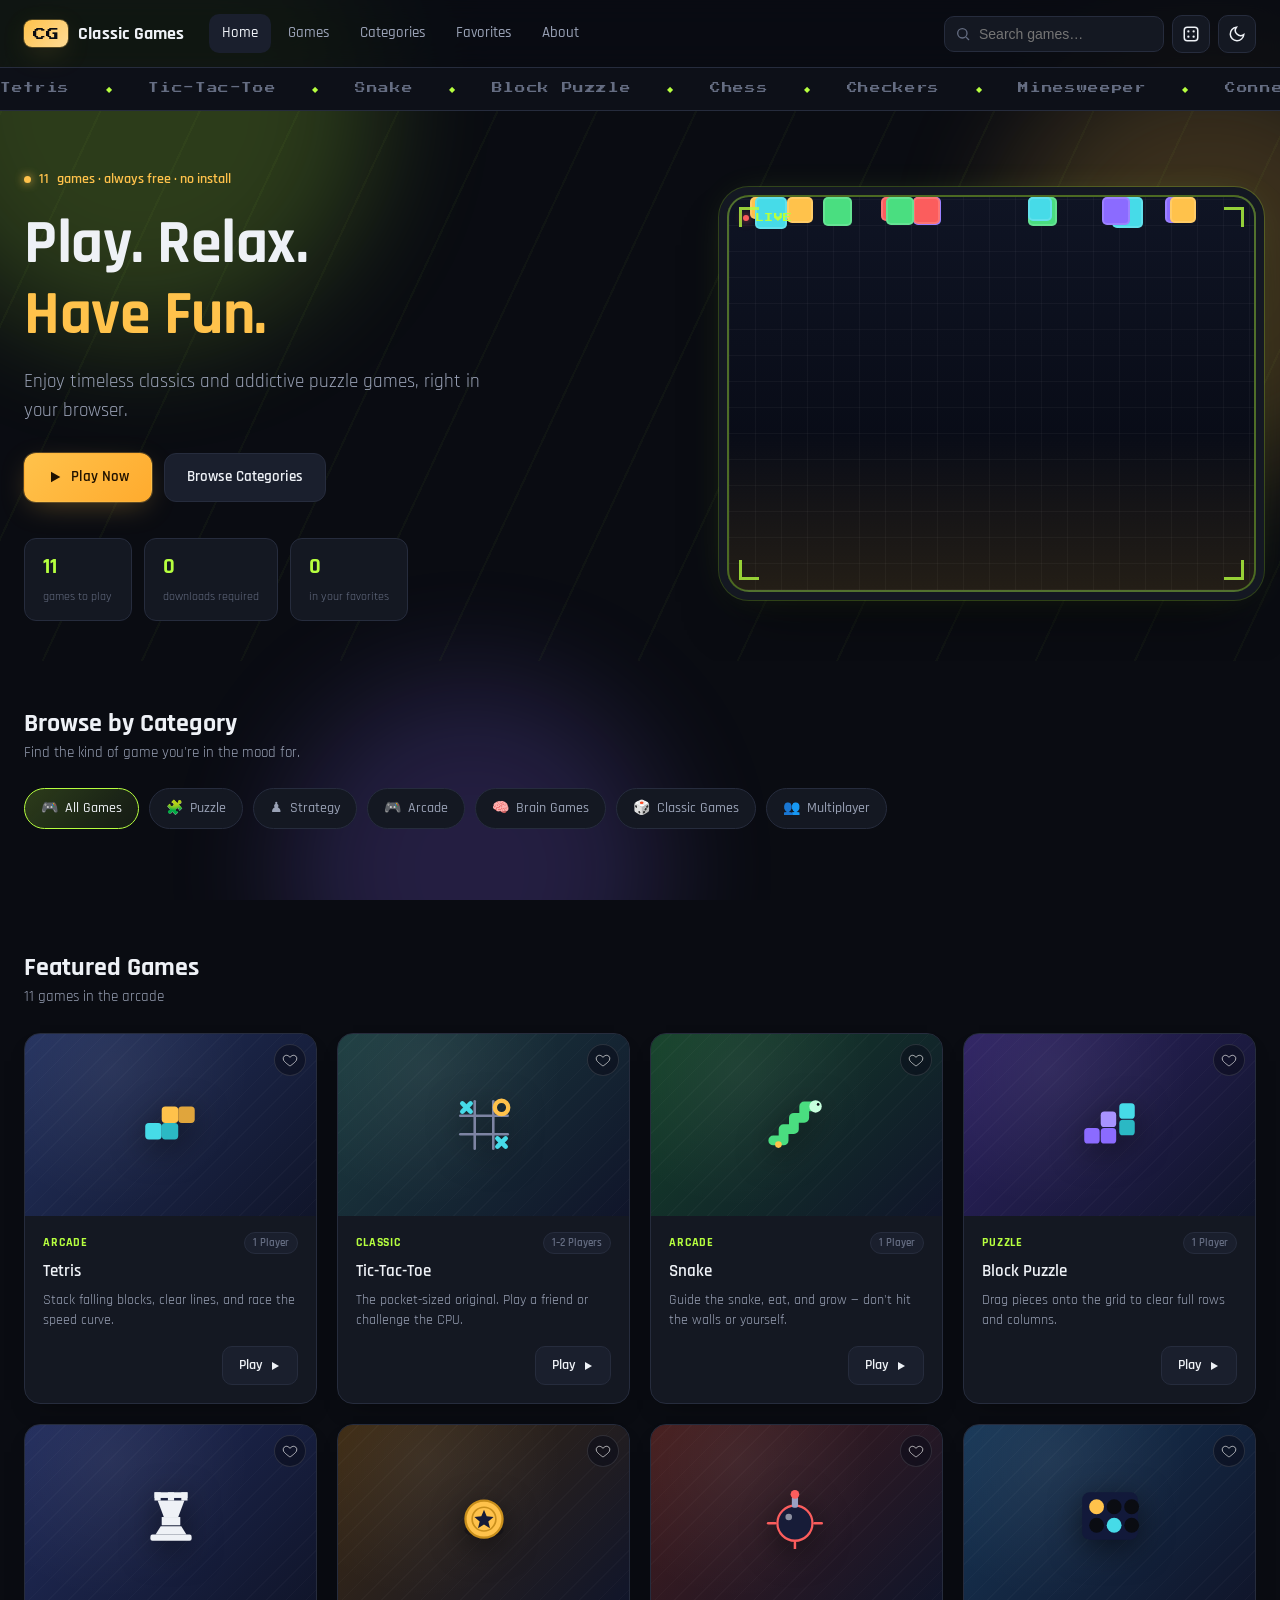
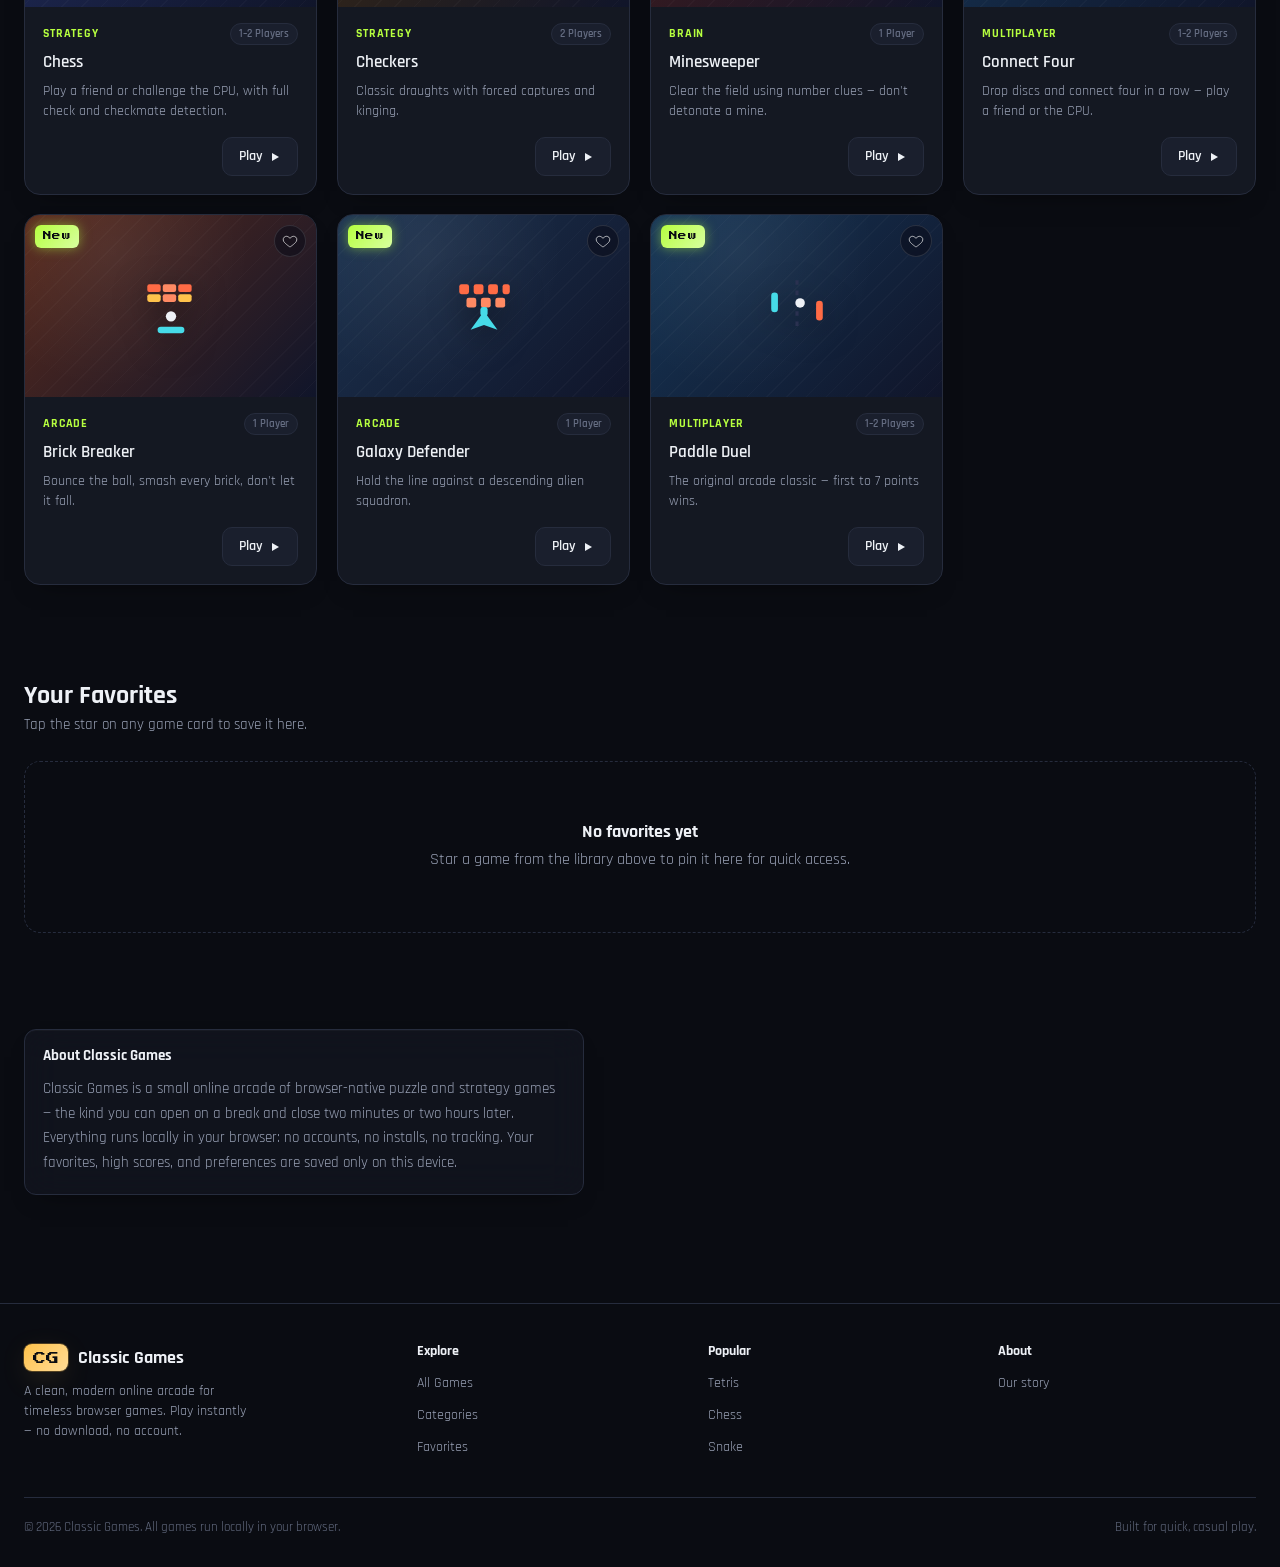
==== commit fe3c7f02: "Add files via upload" ====
--- a/index.html
+++ b/index.html
@@ -7,8 +7,10 @@
 <meta name="description" content="A modern online arcade of timeless browser games — Tetris, Chess, Snake, Minesweeper and more. No download, no account.">
 <link rel="icon" href="data:image/svg+xml,<svg xmlns=%22http://www.w3.org/2000/svg%22 viewBox=%220 0 100 100%22><text y=%22.9em%22 font-size=%2290%22>🕹️</text></svg>">
 <link rel="stylesheet" href="css/styles.css">
+
 </head>
 <body>
+<div class="aurora" aria-hidden="true"><span></span><span></span><span></span></div>
 <a href="#main" class="skip-link">Skip to content</a>
 
 <header class="site-header">
@@ -50,6 +52,7 @@
   <a href="#categories">Categories</a>
   <a href="#favorites">Favorites</a>
   <a href="#about">About</a>
+  <button type="button" id="mobileRandomBtn">🎲 Random Game</button>
 </div>
 
 <div class="ticker" aria-hidden="true"><div class="ticker-track" id="tickerTrack"></div></div>
@@ -802,6 +805,11 @@
     const pick = GAMES_DATA[Math.floor(Math.random() * GAMES_DATA.length)];
     window.location.href = `game.html?id=${pick.id}`;
   });
+  const mobileRandomBtn = document.getElementById("mobileRandomBtn");
+  if (mobileRandomBtn) mobileRandomBtn.addEventListener("click", () => {
+    const pick = GAMES_DATA[Math.floor(Math.random() * GAMES_DATA.length)];
+    window.location.href = `game.html?id=${pick.id}`;
+  });
 
   /* ---------- marquee ticker ---------- */
   function buildTicker(){
--- a/css/styles.css
+++ b/css/styles.css
@@ -37,6 +37,7 @@
   --shadow-glow-gold: 0 0 0 1px rgba(255,194,75,0.25), 0 8px 30px -8px rgba(255,194,75,0.35);
   --shadow-glow-violet: 0 0 0 1px rgba(182,255,63,0.3), 0 8px 30px -8px rgba(182,255,63,0.3);
   --shadow-card: 0 1px 0 rgba(255,255,255,0.03) inset, 0 12px 24px -16px rgba(0,0,0,0.6);
+  --surface-glass: rgba(20, 24, 34, 0.66);
 
   --font-display: 'Rajdhani', system-ui, sans-serif;
   --font-body: 'Rajdhani', system-ui, sans-serif;
@@ -56,21 +57,42 @@
   --text-muted: #55597d;
   --text-faint: #8b8eab;
   --shadow-card: 0 1px 0 rgba(255,255,255,0.6) inset, 0 12px 24px -16px rgba(30,20,80,0.18);
+  --surface-glass: rgba(255, 255, 255, 0.62);
 }
 
 *, *::before, *::after{ box-sizing: border-box; }
-html{ scroll-behavior: smooth; }
+html{ scroll-behavior: smooth; overflow-x: hidden; }
 body{
   margin: 0;
-  background: radial-gradient(1200px 600px at 15% -10%, rgba(182,255,63,0.10), transparent 60%),
-              radial-gradient(1000px 500px at 100% 0%, rgba(255,194,75,0.10), transparent 55%),
-              var(--bg);
+  overflow-x: hidden;
+  background: var(--bg);
   color: var(--text);
   font-family: var(--font-body);
   line-height: 1.5;
   -webkit-font-smoothing: antialiased;
   min-height: 100vh;
 }
+
+/* Slow-drifting aurora wash behind everything — a quiet ambient backdrop.
+   Blurred, animated full-viewport layers are expensive to composite on phone
+   GPUs, so this is a desktop/tablet-only touch — switched off below 760px. */
+.aurora{ position: fixed; inset: 0; z-index: -1; overflow: hidden; pointer-events: none; }
+.aurora span{
+  position: absolute; border-radius: 50%; filter: blur(60px); opacity: 0.2;
+  animation: aurora-drift ease-in-out infinite;
+  will-change: transform;
+}
+.aurora span:nth-child(1){ width: 480px; height: 480px; background: var(--neon); top: -140px; left: -100px; animation-duration: 26s; }
+.aurora span:nth-child(2){ width: 420px; height: 420px; background: var(--gold); top: 6%; right: -140px; animation-duration: 32s; animation-delay: -8s; }
+.aurora span:nth-child(3){ width: 380px; height: 380px; background: var(--violet); bottom: -160px; left: 22%; animation-duration: 36s; animation-delay: -16s; }
+@keyframes aurora-drift{
+  0%, 100%{ transform: translate(0, 0) scale(1); }
+  33%{ transform: translate(60px, 40px) scale(1.12); }
+  66%{ transform: translate(-40px, 55px) scale(0.94); }
+}
+[data-theme="light"] .aurora span{ opacity: 0.12; }
+@media (max-width: 760px){ .aurora{ display: none; } }
+@media (prefers-reduced-motion: reduce){ .aurora span{ animation: none; } }
 img{ max-width: 100%; display: block; }
 a{ color: inherit; text-decoration: none; }
 button{ font: inherit; color: inherit; }
@@ -127,9 +149,9 @@
 .main-nav a:hover{ color: var(--neon); background: var(--surface); }
 .main-nav a.active{ color: var(--text); background: var(--surface-2); }
 
-.header-actions{ display: flex; align-items: center; gap: 8px; margin-left: auto; }
-
-.search-wrap{ position: relative; display: flex; align-items: center; }
+.header-actions{ display: flex; align-items: center; gap: 8px; margin-left: auto; min-width: 0; }
+
+.search-wrap{ position: relative; display: flex; align-items: center; min-width: 0; }
 .search-input{
   width: 220px; max-width: 40vw;
   background: var(--surface); border: 1px solid var(--surface-border);
@@ -181,7 +203,7 @@
   content: ""; position: absolute; inset: 0; z-index: -1; pointer-events: none;
   background-image: repeating-linear-gradient(115deg, rgba(182,255,63,0.035) 0 2px, transparent 2px 90px);
 }
-.hero .container{ display: grid; grid-template-columns: 1.1fr 0.9fr; gap: 56px; align-items: center; }
+.hero .container{ display: grid; grid-template-columns: minmax(0, 1.1fr) minmax(0, 0.9fr); gap: 56px; align-items: center; }
 .hero-eyebrow{
   display: inline-flex; align-items: center; gap: 8px;
   color: var(--gold); font-size: 13.5px; font-weight: 600; margin-bottom: 18px;
@@ -371,7 +393,7 @@
 
 /* ---------- Footer ---------- */
 .site-footer{ border-top: 1px solid var(--surface-border); margin-top: 60px; padding: 40px 0 30px; }
-.footer-grid{ display: grid; grid-template-columns: 1.4fr 1fr 1fr 1fr; gap: 32px; margin-bottom: 30px; }
+.footer-grid{ display: grid; grid-template-columns: minmax(0,1.4fr) minmax(0,1fr) minmax(0,1fr) minmax(0,1fr); gap: 32px; margin-bottom: 30px; }
 .footer-col h4{ font-size: 13.5px; margin-bottom: 12px; color: var(--text); }
 .footer-col p{ color: var(--text-muted); font-size: 13.5px; max-width: 32ch; }
 .footer-col ul li{ margin-bottom: 8px; }
@@ -399,10 +421,11 @@
   background: var(--surface-2); border: 1px solid var(--surface-border); color: var(--text-muted);
 }
 
-.game-layout{ display: grid; grid-template-columns: 1fr 300px; gap: 26px; padding: 24px 0 56px; align-items: start; }
+.game-layout{ display: grid; grid-template-columns: minmax(0, 1fr) 300px; gap: 26px; padding: 24px 0 56px; align-items: start; }
 
 .game-stage{
-  background: var(--surface); border: 1px solid var(--surface-border); border-radius: var(--radius-lg);
+  background: var(--surface-glass); backdrop-filter: blur(18px) saturate(140%); -webkit-backdrop-filter: blur(18px) saturate(140%);
+  border: 1px solid var(--surface-border); border-radius: var(--radius-lg);
   padding: 20px; box-shadow: var(--shadow-card);
 }
 .stage-topbar{ display: flex; align-items: center; justify-content: space-between; gap: 12px; margin-bottom: 16px; flex-wrap: wrap; }
@@ -472,7 +495,8 @@
 
 .side-panel{ display: flex; flex-direction: column; gap: 18px; }
 .panel-card{
-  background: var(--surface); border: 1px solid var(--surface-border); border-radius: var(--radius-md);
+  background: var(--surface-glass); backdrop-filter: blur(18px) saturate(140%); -webkit-backdrop-filter: blur(18px) saturate(140%);
+  border: 1px solid var(--surface-border); border-radius: var(--radius-md);
   padding: 18px; box-shadow: var(--shadow-card);
 }
 .panel-card h3{ font-size: 14.5px; margin-bottom: 12px; display: flex; align-items: center; gap: 8px; }
@@ -583,19 +607,34 @@
 
 /* ---------- Responsive ---------- */
 @media (max-width: 980px){
-  .hero .container{ grid-template-columns: 1fr; }
+  .hero .container{ grid-template-columns: minmax(0, 1fr); }
   .hero-screen{ order: -1; max-width: 420px; margin: 0 auto; }
-  .footer-grid{ grid-template-columns: 1fr 1fr; }
-  .game-layout{ grid-template-columns: 1fr; }
+  .footer-grid{ grid-template-columns: minmax(0,1fr) minmax(0,1fr); }
+  .game-layout{ grid-template-columns: minmax(0, 1fr); }
 }
 
 @media (max-width: 760px){
   .main-nav{ display: none; }
   .nav-toggle{ display: inline-flex; }
-  .search-input{ width: 150px; }
-  .game-grid{ grid-template-columns: 1fr; }
-  .footer-grid{ grid-template-columns: 1fr 1fr; gap: 22px; }
+  .header-actions{ gap: 6px; }
+  .search-input{ width: 108px; }
+  .search-input:focus{ width: 140px; }
+  #randomBtn{ display: none; } /* moved into the hamburger menu below, header has no room for it */
+  .game-grid{ grid-template-columns: minmax(0, 1fr); }
+  .footer-grid{ grid-template-columns: minmax(0,1fr) minmax(0,1fr); gap: 22px; }
   .hero{ padding: 34px 0 24px; }
+  /* backdrop-filter is expensive to composite on phone GPUs, especially across
+     several stacked panels — fall back to a plain solid surface on mobile. */
+  .game-stage, .panel-card{
+    backdrop-filter: none; -webkit-backdrop-filter: none;
+    background: var(--surface);
+  }
+}
+
+@media (max-width: 400px){
+  .brand-name{ display: none; } /* keep just the CG badge on very narrow phones */
+  .search-input{ width: 84px; }
+  .icon-btn{ width: 34px; height: 34px; }
 }
 
 .mobile-menu{
@@ -603,11 +642,14 @@
   background: var(--bg); padding: 20px; overflow-y: auto;
 }
 .mobile-menu.open{ display: block; }
-.mobile-menu a{ display: block; padding: 14px 6px; font-size: 17px; border-bottom: 1px solid var(--surface-border); }
+.mobile-menu a, .mobile-menu button{
+  display: block; width: 100%; padding: 14px 6px; font-size: 17px; text-align: left;
+  border: none; border-bottom: 1px solid var(--surface-border); background: none; color: var(--text);
+  font-family: var(--font-body); cursor: pointer;
+}
 
 .skip-link{
   position: absolute; left: -999px; top: 0; background: var(--gold); color: #201200;
   padding: 10px 16px; border-radius: 0 0 10px 0; z-index: 200; font-weight: 600;
 }
-.skip-link:focus{ left: 0; }
-
+.skip-link:focus{ left: 0; }
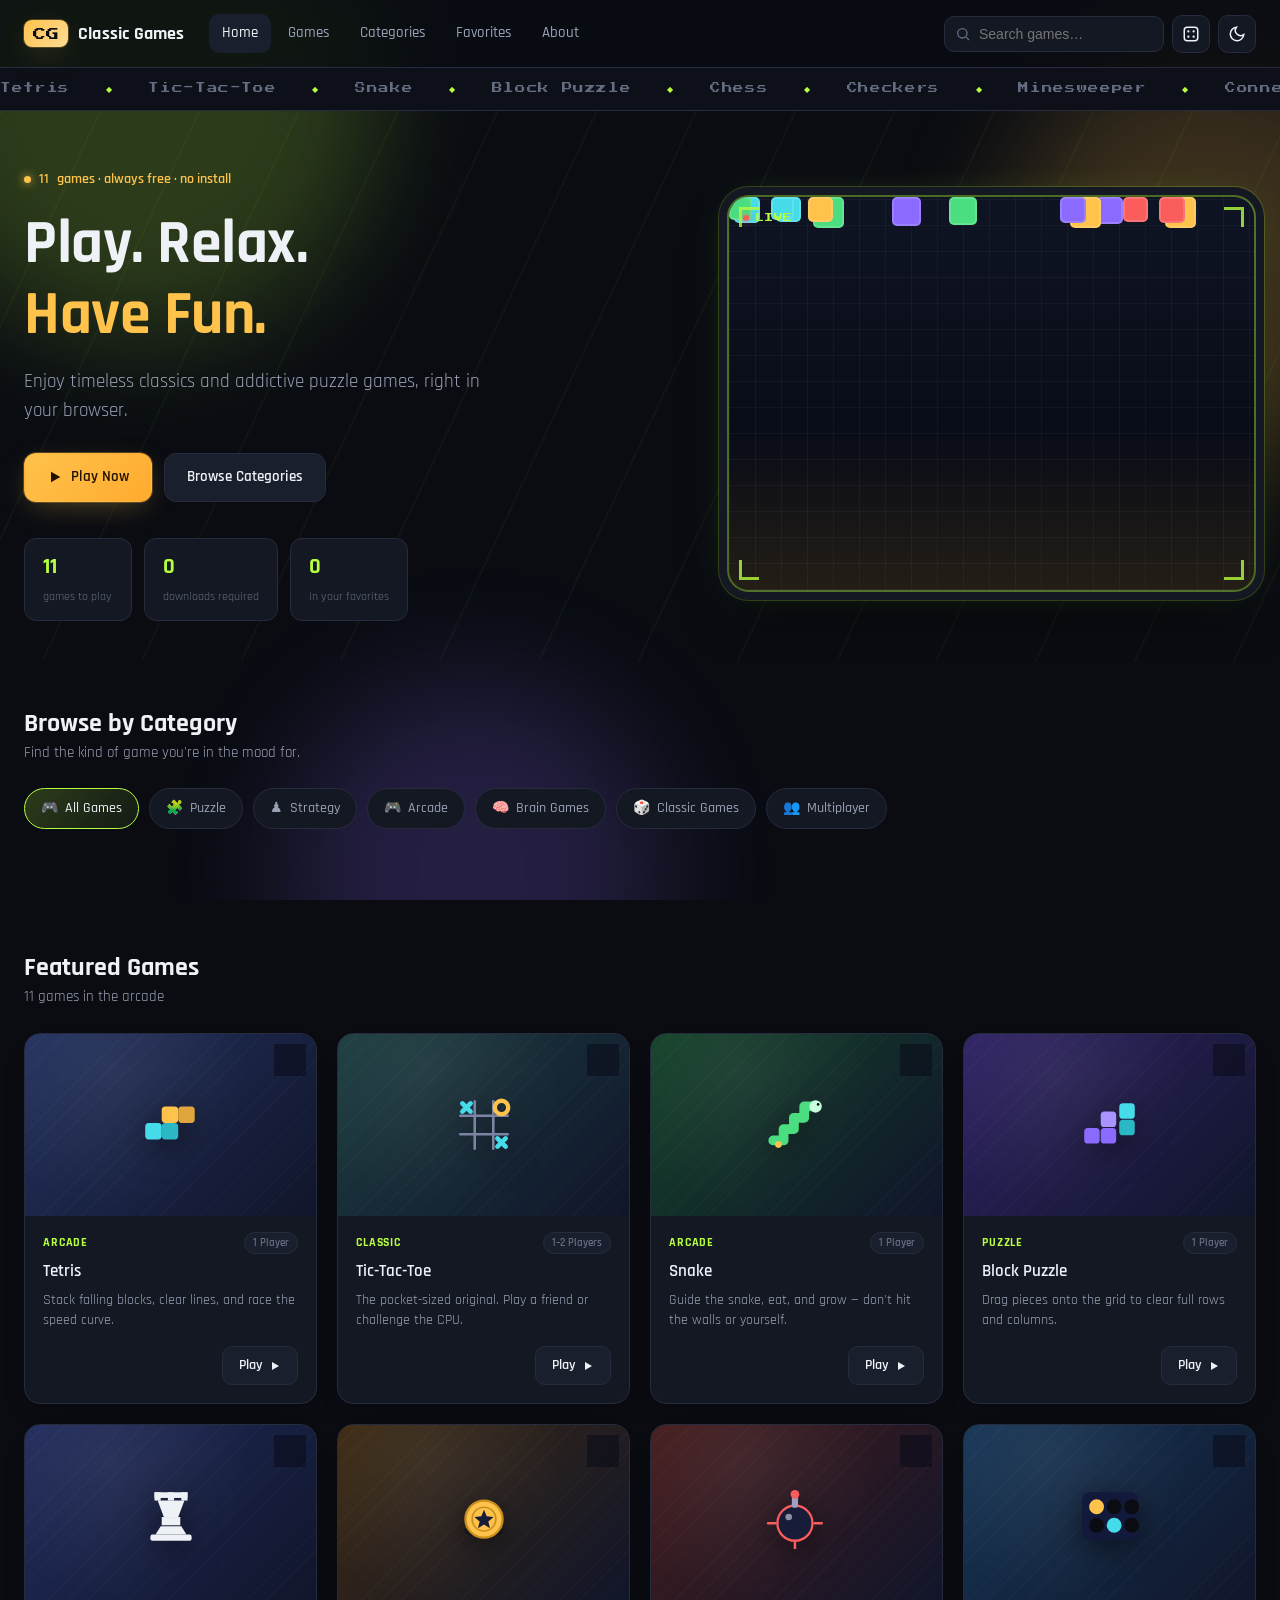
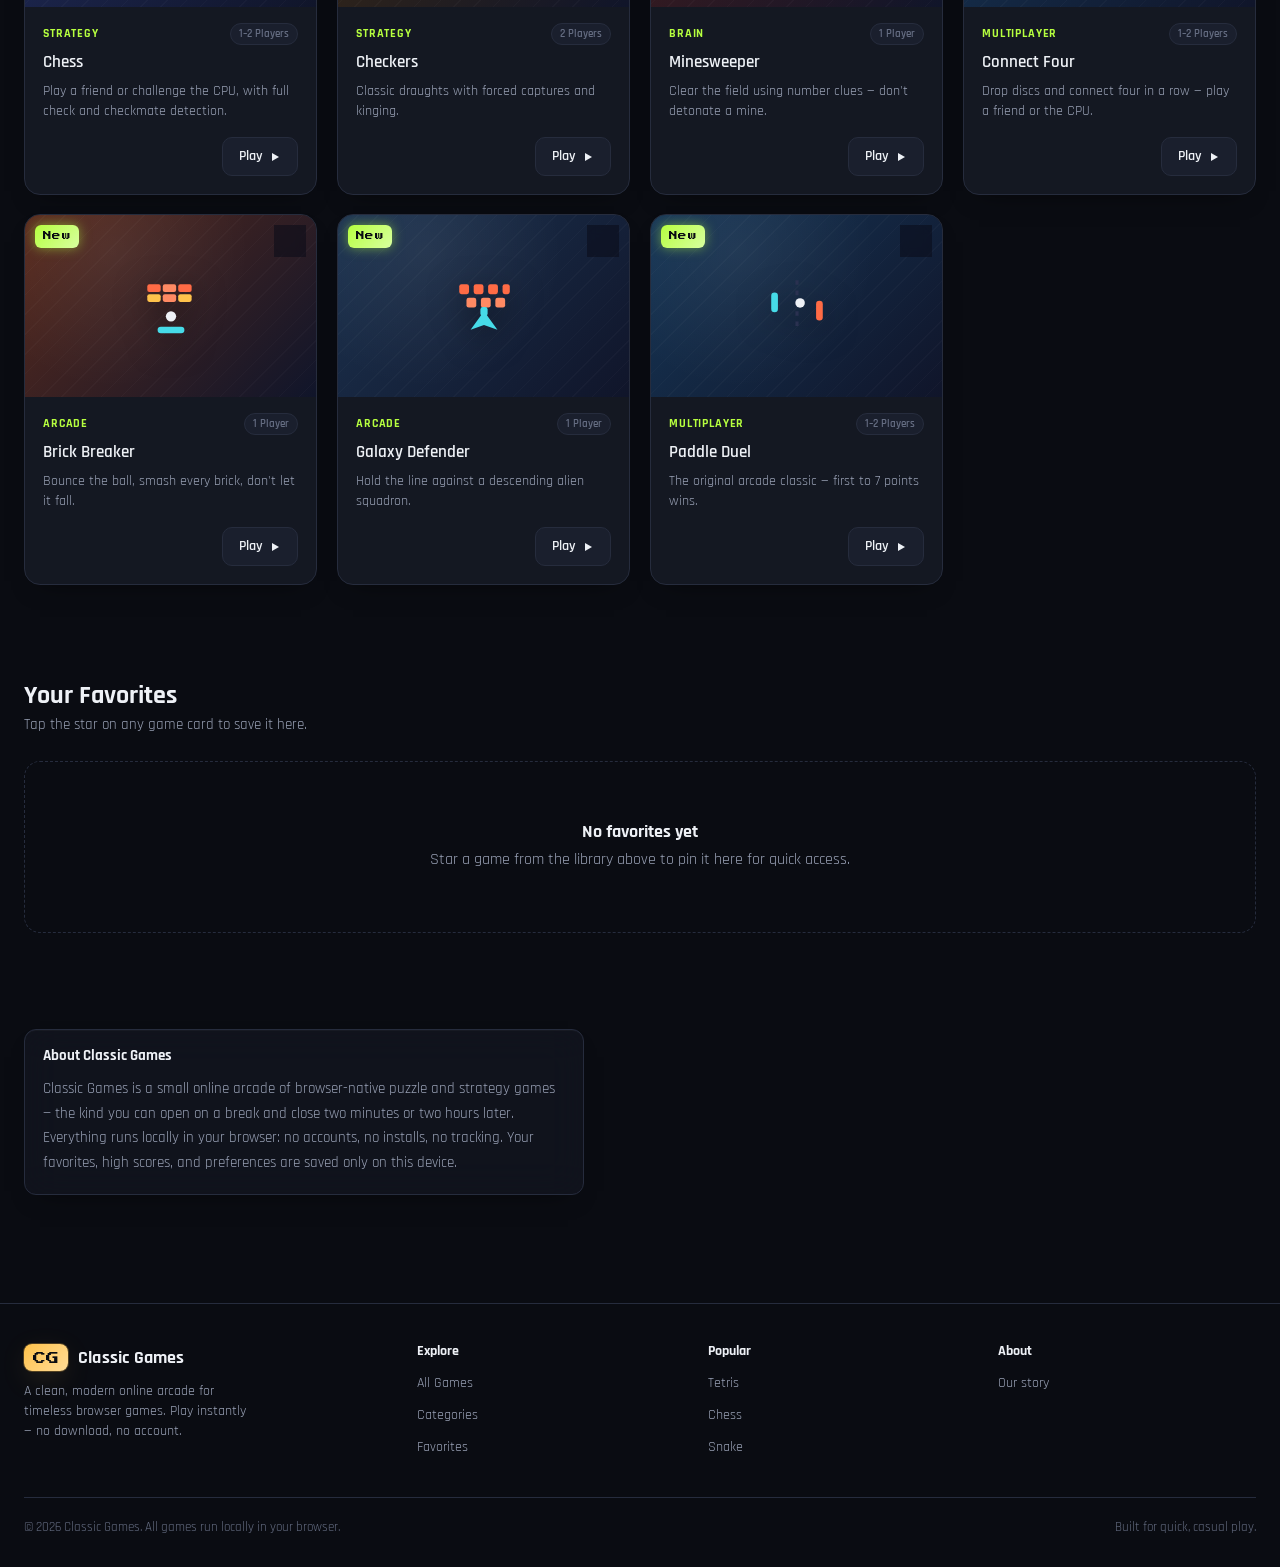
==== commit 529ae551: "Add files via upload" ====
--- a/index.html
+++ b/index.html
@@ -7,7 +7,6 @@
 <meta name="description" content="A modern online arcade of timeless browser games — Tetris, Chess, Snake, Minesweeper and more. No download, no account.">
 <link rel="icon" href="data:image/svg+xml,<svg xmlns=%22http://www.w3.org/2000/svg%22 viewBox=%220 0 100 100%22><text y=%22.9em%22 font-size=%2290%22>🕹️</text></svg>">
 <link rel="stylesheet" href="css/styles.css">
-
 </head>
 <body>
 <div class="aurora" aria-hidden="true"><span></span><span></span><span></span></div>
@@ -183,673 +182,11 @@
       <span>Built for quick, casual play.</span>
     </div>
   </div>
-</footer><script>
-/* ---- js/games-data.js ---- */
-/* Game metadata — single source of truth for cards, filters, and game pages.
-   Icons are hand-built inline SVG (duotone, brand palette) instead of emoji,
-   so thumbnails render identically everywhere and read as a matched set. */
+</footer>
 
-const ICONS = {
-  tetris: `<svg viewBox="0 0 64 64" fill="none"><rect x="7" y="30" width="16" height="16" rx="3.5" fill="#46dbe8"/><rect x="23" y="30" width="16" height="16" rx="3.5" fill="#2bb8c4"/><rect x="23" y="14" width="16" height="16" rx="3.5" fill="#ffc24b"/><rect x="39" y="14" width="16" height="16" rx="3.5" fill="#e0a53c"/></svg>`,
-  tictactoe: `<svg viewBox="0 0 64 64" fill="none"><g stroke="#7d84a3" stroke-width="2.5" stroke-linecap="round"><line x1="23" y1="9" x2="23" y2="55"/><line x1="41" y1="9" x2="41" y2="55"/><line x1="9" y1="23" x2="55" y2="23"/><line x1="9" y1="41" x2="55" y2="41"/></g><g stroke="#46dbe8" stroke-width="4.5" stroke-linecap="round"><line x1="11" y1="11" x2="19" y2="19"/><line x1="19" y1="11" x2="11" y2="19"/></g><circle cx="49" cy="15" r="6.5" fill="none" stroke="#ffc24b" stroke-width="4.2"/><g stroke="#46dbe8" stroke-width="4.5" stroke-linecap="round"><line x1="45" y1="45" x2="53" y2="53"/><line x1="53" y1="45" x2="45" y2="53"/></g></svg>`,
-  snake: `<svg viewBox="0 0 64 64" fill="none"><path d="M9 47 h10 v-11 h10 v-11 h10 v-11 h11" stroke="#4ade80" stroke-width="9.5" stroke-linecap="round" stroke-linejoin="round"/><circle cx="50" cy="14" r="6" fill="#c8ffde"/><circle cx="52.5" cy="12" r="1.3" fill="#0a0c12"/><circle cx="14" cy="51" r="3.2" fill="#ffc24b"/></svg>`,
-  blockpuzzle: `<svg viewBox="0 0 64 64" fill="none"><rect x="7" y="35" width="15" height="15" rx="3.5" fill="#8b6bff"/><rect x="23" y="35" width="15" height="15" rx="3.5" fill="#8b6bff"/><rect x="23" y="19" width="15" height="15" rx="3.5" fill="#a893ff"/><rect x="41" y="11" width="15" height="15" rx="3.5" fill="#46dbe8"/><rect x="41" y="27" width="15" height="15" rx="3.5" fill="#2bb8c4"/></svg>`,
-  chess: `<svg viewBox="0 0 64 64" fill="none"><g fill="#eef1f6"><rect x="16" y="9" width="6" height="8"/><rect x="29" y="9" width="6" height="8"/><rect x="42" y="9" width="6" height="8"/><rect x="16" y="9" width="32" height="5.5"/><path d="M19 17 L45 17 L39 33 L25 33 Z"/><rect x="23" y="33" width="18" height="8"/><path d="M17 50 L47 50 L42 42 L22 42 Z"/><rect x="12" y="50" width="40" height="6" rx="2"/></g></svg>`,
-  checkers: `<svg viewBox="0 0 64 64" fill="none"><ellipse cx="32" cy="46" rx="19" ry="6.5" fill="#0a0c12" opacity="0.4"/><circle cx="32" cy="35" r="18" fill="#ffc24b"/><circle cx="32" cy="35" r="18" fill="none" stroke="#c98f1c" stroke-width="2.2"/><circle cx="32" cy="35" r="11.5" fill="none" stroke="#c98f1c" stroke-width="1.6"/><path d="M32 26 l2.6 6.3 6.7.6-5.1 4.5 1.6 6.6-5.8-3.7-5.8 3.7 1.6-6.6-5.1-4.5 6.7-.6z" fill="#171c38"/></svg>`,
-  minesweeper: `<svg viewBox="0 0 64 64" fill="none"><circle cx="30" cy="39" r="17" fill="#171c38" stroke="#fb5d5d" stroke-width="2.2"/><rect x="27" y="13" width="6" height="11" rx="2" fill="#9aa1c4"/><circle cx="30" cy="11" r="4.2" fill="#fb5d5d"/><g stroke="#fb5d5d" stroke-width="2.4" stroke-linecap="round"><line x1="4" y1="39" x2="11" y2="39"/><line x1="49" y1="39" x2="56" y2="39"/><line x1="30" y1="58" x2="30" y2="65"/></g><circle cx="24" cy="33" r="3.2" fill="#eef1f6" opacity="0.55"/></svg>`,
-  connect4: `<svg viewBox="0 0 64 64" fill="none"><rect x="5" y="9" width="54" height="46" rx="7" fill="#12193a"/><circle cx="19" cy="23" r="7.2" fill="#ffc24b"/><circle cx="36" cy="23" r="7.2" fill="#0a0c12"/><circle cx="19" cy="41" r="7.2" fill="#0a0c12"/><circle cx="36" cy="41" r="7.2" fill="#46dbe8"/><circle cx="53" cy="23" r="7.2" fill="#0a0c12"/><circle cx="53" cy="41" r="7.2" fill="#0a0c12"/></svg>`,
-  brickbreaker: `<svg viewBox="0 0 64 64" fill="none"><rect x="9" y="11" width="13" height="7.5" rx="2" fill="#ff6b45"/><rect x="24" y="11" width="13" height="7.5" rx="2" fill="#ff8a63"/><rect x="39" y="11" width="13" height="7.5" rx="2" fill="#ff6b45"/><rect x="9" y="20.5" width="13" height="7.5" rx="2" fill="#ffc24b"/><rect x="24" y="20.5" width="13" height="7.5" rx="2" fill="#ff8a63"/><rect x="39" y="20.5" width="13" height="7.5" rx="2" fill="#ffc24b"/><circle cx="32" cy="42" r="5" fill="#eef1f6"/><rect x="19" y="52" width="26" height="6.5" rx="3.2" fill="#46dbe8"/></svg>`,
-  galaxydefender: `<svg viewBox="0 0 64 64" fill="none"><g fill="#ff6b45"><rect x="8" y="11" width="9.5" height="9.5" rx="2.2"/><rect x="22" y="11" width="9.5" height="9.5" rx="2.2"/><rect x="36" y="11" width="9.5" height="9.5" rx="2.2"/><rect x="50" y="11" width="7" height="9.5" rx="2.2"/></g><g fill="#ff8a63"><rect x="15" y="24" width="9.5" height="9.5" rx="2.2"/><rect x="29" y="24" width="9.5" height="9.5" rx="2.2"/><rect x="43" y="24" width="9.5" height="9.5" rx="2.2"/></g><path d="M32 37 L45 55 L32 50.5 L19 55 Z" fill="#46dbe8"/><rect x="28.5" y="33" width="7" height="9" rx="2.4" fill="#46dbe8"/></svg>`,
-  paddleduel: `<svg viewBox="0 0 64 64" fill="none"><line x1="32" y1="7" x2="32" y2="57" stroke="#2a3150" stroke-width="3" stroke-dasharray="4.5 5.5"/><rect x="7" y="19" width="6.5" height="19" rx="3.2" fill="#46dbe8"/><rect x="50.5" y="27" width="6.5" height="19" rx="3.2" fill="#ff6b45"/><circle cx="35" cy="29" r="4.6" fill="#eef1f6"/></svg>`
-};
-
-const GAMES_DATA = [
-  {
-    id: "tetris",
-    title: "Tetris",
-    icon: ICONS.tetris,
-    thumbGradient: "linear-gradient(135deg, #23315e, #10152a)",
-    category: "arcade",
-    categoryLabel: "Arcade",
-    players: "1 Player",
-    description: "Stack falling blocks, clear lines, and race the speed curve.",
-    longDescription: "The classic block-stacking arcade game. Rotate and drop tetrominoes to clear full rows before the stack reaches the top.",
-    hasDifficulty: true,
-    difficultyLabel: "Start speed",
-    difficultyOptions: [
-      { value: "slow", label: "Slow" },
-      { value: "normal", label: "Normal" },
-      { value: "fast", label: "Fast" }
-    ],
-    defaultDifficulty: "normal",
-    scoreLabel: "Score",
-    keyboard: [
-      ["← / →", "Move"],
-      ["↑", "Rotate"],
-      ["↓", "Soft drop"],
-      ["Space", "Hard drop"],
-      ["P", "Pause"]
-    ],
-    touch: true,
-    instructions: [
-      "Pieces fall from the top of the board — move and rotate them to fit together.",
-      "Complete a full horizontal line to clear it and score points.",
-      "The game speeds up the higher your level climbs. It ends when blocks stack to the top."
-    ]
-  },
-  {
-    id: "tictactoe",
-    title: "Tic-Tac-Toe",
-    icon: ICONS.tictactoe,
-    thumbGradient: "linear-gradient(135deg, #1c3d40, #10152a)",
-    category: "classic",
-    categoryLabel: "Classic",
-    players: "1–2 Players",
-    description: "The pocket-sized original. Play a friend or challenge the CPU.",
-    longDescription: "Take turns marking a 3×3 grid. Line up three in a row — across, down, or diagonally — before your opponent does.",
-    hasDifficulty: true,
-    difficultyLabel: "Opponent",
-    difficultyOptions: [
-      { value: "friend", label: "2 Player" },
-      { value: "easy", label: "CPU Easy" },
-      { value: "hard", label: "CPU Hard" }
-    ],
-    defaultDifficulty: "friend",
-    scoreLabel: "Wins",
-    keyboard: [["1–9", "Place mark in matching cell"], ["R", "Restart round"]],
-    touch: true,
-    instructions: [
-      "Choose to play against a friend on the same device, or the computer.",
-      "Tap a cell to place your mark. Get three in a row to win the round.",
-      "A full board with no winner is a draw."
-    ]
-  },
-  {
-    id: "snake",
-    title: "Snake",
-    icon: ICONS.snake,
-    thumbGradient: "linear-gradient(135deg, #144229, #10152a)",
-    category: "arcade",
-    categoryLabel: "Arcade",
-    players: "1 Player",
-    description: "Guide the snake, eat, and grow — don't hit the walls or yourself.",
-    longDescription: "Steer a constantly-moving snake around the board to eat food and grow longer, without colliding with the walls or your own tail.",
-    hasDifficulty: true,
-    difficultyLabel: "Speed",
-    difficultyOptions: [
-      { value: "slow", label: "Slow" },
-      { value: "normal", label: "Normal" },
-      { value: "fast", label: "Fast" }
-    ],
-    defaultDifficulty: "normal",
-    scoreLabel: "Score",
-    keyboard: [["Arrow keys / WASD", "Steer"], ["P", "Pause"]],
-    touch: true,
-    instructions: [
-      "The snake moves continuously in the direction you last chose.",
-      "Eat the glowing food to grow and score points — each bite speeds things up slightly.",
-      "Avoid running into the walls or your own body."
-    ]
-  },
-  {
-    id: "blockpuzzle",
-    title: "Block Puzzle",
-    icon: ICONS.blockpuzzle,
-    thumbGradient: "linear-gradient(135deg, #2e2263, #10152a)",
-    category: "puzzle",
-    categoryLabel: "Puzzle",
-    players: "1 Player",
-    description: "Drag pieces onto the grid to clear full rows and columns.",
-    longDescription: "A calm, no-timer puzzle. Drag the offered pieces onto the 8×8 board — filling a full row or column clears it and scores points.",
-    hasDifficulty: false,
-    scoreLabel: "Score",
-    keyboard: [["Click", "Select a piece, then click a board cell to place it"], ["R", "Restart"]],
-    touch: true,
-    instructions: [
-      "Tap any of the three pieces in the tray to select it, then tap a spot on the board to place it.",
-      "Filling an entire row or column clears it and adds to your score.",
-      "The game ends when none of your three pieces can fit anywhere on the board."
-    ]
-  },
-  {
-    id: "chess",
-    title: "Chess",
-    icon: ICONS.chess,
-    thumbGradient: "linear-gradient(135deg, #212c5c, #10152a)",
-    category: "strategy",
-    categoryLabel: "Strategy",
-    players: "1–2 Players",
-    description: "Play a friend or challenge the CPU, with full check and checkmate detection.",
-    longDescription: "A complete game of chess with legal-move enforcement, check and checkmate detection, and captured-piece tracking — play locally against a friend or the built-in CPU.",
-    hasDifficulty: true,
-    difficultyLabel: "Opponent",
-    difficultyOptions: [
-      { value: "friend", label: "2 Player" },
-      { value: "easy", label: "CPU Easy" },
-      { value: "hard", label: "CPU Hard" }
-    ],
-    defaultDifficulty: "friend",
-    scoreLabel: "Captures",
-    keyboard: [["Click", "Select a piece, then a highlighted square to move"]],
-    touch: true,
-    instructions: [
-      "White moves first. Tap a piece to see its legal moves highlighted, then tap a highlighted square to move.",
-      "Against the CPU, you always play White — the computer replies automatically as Black.",
-      "Check is shown with a red glow on the king in danger. Checkmate ends the game.",
-      "This build covers standard piece movement and check/checkmate — castling and en passant are not yet included."
-    ]
-  },
-  {
-    id: "checkers",
-    title: "Checkers",
-    icon: ICONS.checkers,
-    thumbGradient: "linear-gradient(135deg, #3d2a12, #10152a)",
-    category: "strategy",
-    categoryLabel: "Strategy",
-    players: "2 Players",
-    description: "Classic draughts with forced captures and kinging.",
-    longDescription: "Two-player checkers on one device. Capture diagonally over an opponent's piece, and reach the far row to crown a king.",
-    hasDifficulty: false,
-    scoreLabel: "Captures",
-    keyboard: [["Click", "Select a piece, then a highlighted square to move"]],
-    touch: true,
-    instructions: [
-      "Pieces move and capture diagonally. If a capture is available, you must take it.",
-      "Reach the opposite end of the board to crown your piece as a king, which can move diagonally in any direction.",
-      "The game ends when a player has no pieces or no legal moves left."
-    ]
-  },
-  {
-    id: "minesweeper",
-    title: "Minesweeper",
-    icon: ICONS.minesweeper,
-    thumbGradient: "linear-gradient(135deg, #451c1c, #10152a)",
-    category: "brain",
-    categoryLabel: "Brain",
-    players: "1 Player",
-    description: "Clear the field using number clues — don't detonate a mine.",
-    longDescription: "Reveal every safe tile on the grid. Numbers tell you how many mines are hiding in the neighboring cells — flag the ones you suspect.",
-    hasDifficulty: true,
-    difficultyLabel: "Field size",
-    difficultyOptions: [
-      { value: "easy", label: "9×9" },
-      { value: "normal", label: "12×12" },
-      { value: "hard", label: "16×16" }
-    ],
-    defaultDifficulty: "easy",
-    scoreLabel: "Time",
-    keyboard: [["Click", "Reveal a tile"], ["Right-click / long-press", "Flag a tile"]],
-    touch: true,
-    instructions: [
-      "Click a tile to reveal it. A number shows how many mines touch that tile.",
-      "Right-click (or long-press on mobile) to flag a tile you believe hides a mine.",
-      "Reveal every non-mine tile to win. Revealing a mine ends the game."
-    ]
-  },
-  {
-    id: "connect4",
-    title: "Connect Four",
-    icon: ICONS.connect4,
-    thumbGradient: "linear-gradient(135deg, #163656, #10152a)",
-    category: "multiplayer",
-    categoryLabel: "Multiplayer",
-    players: "1–2 Players",
-    description: "Drop discs and connect four in a row — play a friend or the CPU.",
-    longDescription: "Take turns dropping discs into a 7×6 grid. Gravity pulls each disc to the lowest open slot — connect four in any direction to win, against a friend or the built-in CPU.",
-    hasDifficulty: true,
-    difficultyLabel: "Opponent",
-    difficultyOptions: [
-      { value: "friend", label: "2 Player" },
-      { value: "easy", label: "CPU Easy" },
-      { value: "hard", label: "CPU Hard" }
-    ],
-    defaultDifficulty: "friend",
-    scoreLabel: "Wins",
-    keyboard: [["1–7", "Drop into matching column"], ["R", "Restart"]],
-    touch: true,
-    instructions: [
-      "Players alternate turns dropping a disc into any column.",
-      "Against the CPU, you always play the gold discs — the computer replies automatically.",
-      "Connect four discs of your color in a row — horizontally, vertically, or diagonally — to win.",
-      "The game ends in a draw if the board fills with no winner."
-    ]
-  },
-  {
-    id: "brickbreaker",
-    title: "Brick Breaker",
-    icon: ICONS.brickbreaker,
-    thumbGradient: "linear-gradient(135deg, #5a2a1c, #10152a)",
-    category: "arcade",
-    categoryLabel: "Arcade",
-    players: "1 Player",
-    isNew: true,
-    description: "Bounce the ball, smash every brick, don't let it fall.",
-    longDescription: "Steer the paddle to keep the ball alive and clear every brick from the field. Clear the whole wall to advance to a faster, tougher layout.",
-    hasDifficulty: true,
-    difficultyLabel: "Ball speed",
-    difficultyOptions: [
-      { value: "slow", label: "Slow" },
-      { value: "normal", label: "Normal" },
-      { value: "fast", label: "Fast" }
-    ],
-    defaultDifficulty: "normal",
-    scoreLabel: "Score",
-    keyboard: [["← / →", "Move paddle"], ["Space", "Launch ball"], ["P", "Pause"]],
-    touch: true,
-    instructions: [
-      "Drag anywhere on the board (or use the arrow keys) to slide the paddle left and right.",
-      "Tap or press Space to launch the ball, then keep it alive by bouncing it off the paddle.",
-      "Clear every brick to advance. You have 3 balls — lose them all and it's game over."
-    ]
-  },
-  {
-    id: "galaxydefender",
-    title: "Galaxy Defender",
-    icon: ICONS.galaxydefender,
-    thumbGradient: "linear-gradient(135deg, #1c3350, #10152a)",
-    category: "arcade",
-    categoryLabel: "Arcade",
-    players: "1 Player",
-    isNew: true,
-    description: "Hold the line against a descending alien squadron.",
-    longDescription: "Slide side to side and fire on a squadron of descending invaders before they reach the ground. Clear a wave and the next one comes in faster.",
-    hasDifficulty: true,
-    difficultyLabel: "Squadron speed",
-    difficultyOptions: [
-      { value: "slow", label: "Slow" },
-      { value: "normal", label: "Normal" },
-      { value: "fast", label: "Fast" }
-    ],
-    defaultDifficulty: "normal",
-    scoreLabel: "Score",
-    keyboard: [["← / →", "Move ship"], ["Space", "Fire"], ["P", "Pause"]],
-    touch: true,
-    instructions: [
-      "Use the on-screen arrows to move and the fire button to shoot — or the arrow keys and Space on desktop.",
-      "Clear an entire wave of invaders to advance to the next, faster one.",
-      "You have 3 lives. Getting hit — or letting the squadron reach the bottom — costs one."
-    ]
-  },
-  {
-    id: "paddleduel",
-    title: "Paddle Duel",
-    icon: ICONS.paddleduel,
-    thumbGradient: "linear-gradient(135deg, #163656, #10152a)",
-    category: "multiplayer",
-    categoryLabel: "Multiplayer",
-    players: "1–2 Players",
-    isNew: true,
-    description: "The original arcade classic — first to 7 points wins.",
-    longDescription: "Fast-paced two-paddle ball duel. Play a friend on the same keyboard, or take on the CPU. First to 7 points takes the match.",
-    hasDifficulty: true,
-    difficultyLabel: "Opponent",
-    difficultyOptions: [
-      { value: "friend", label: "2 Player" },
-      { value: "easy", label: "CPU Easy" },
-      { value: "hard", label: "CPU Hard" }
-    ],
-    defaultDifficulty: "easy",
-    scoreLabel: "Score",
-    keyboard: [["W / S", "Left paddle"], ["↑ / ↓", "Right paddle (2P only)"], ["P", "Pause"]],
-    touch: true,
-    instructions: [
-      "You always control the left paddle — drag on the left half of the board, or use W / S.",
-      "In 2 Player mode, the second player controls the right paddle with the ↑ / ↓ keys or the right half of the board.",
-      "The ball speeds up with every rally. First player to reach 7 points wins the match."
-    ]
-  }
-];
-
-const CATEGORY_META = {
-  all: { label: "All Games", icon: "🎮" },
-  puzzle: { label: "Puzzle", icon: "🧩" },
-  strategy: { label: "Strategy", icon: "♟️" },
-  arcade: { label: "Arcade", icon: "🎮" },
-  brain: { label: "Brain Games", icon: "🧠" },
-  classic: { label: "Classic Games", icon: "🎲" },
-  multiplayer: { label: "Multiplayer", icon: "👥" }
-};
-
-function getGameById(id){
-  return GAMES_DATA.find(g => g.id === id);
-}
-
-/* ---- js/storage.js ---- */
-/* Thin localStorage wrapper — theme, favorites, high scores, recently played, mute. */
-const Store = (() => {
-  const KEYS = {
-    theme: "cg_theme",
-    favorites: "cg_favorites",
-    highscores: "cg_highscores",
-    recent: "cg_recent",
-    muted: "cg_muted"
-  };
-
-  function read(key, fallback){
-    try {
-      const raw = localStorage.getItem(key);
-      return raw === null ? fallback : JSON.parse(raw);
-    } catch (e) { return fallback; }
-  }
-  function write(key, value){
-    try { localStorage.setItem(key, JSON.stringify(value)); } catch (e) { /* storage unavailable */ }
-  }
-
-  return {
-    getTheme(){ return read(KEYS.theme, "dark"); },
-    setTheme(t){ write(KEYS.theme, t); },
-
-    getFavorites(){ return read(KEYS.favorites, []); },
-    toggleFavorite(id){
-      const favs = read(KEYS.favorites, []);
-      const idx = favs.indexOf(id);
-      if (idx === -1) favs.push(id); else favs.splice(idx, 1);
-      write(KEYS.favorites, favs);
-      return favs;
-    },
-    isFavorite(id){ return read(KEYS.favorites, []).includes(id); },
-
-    getHighScore(id){
-      const all = read(KEYS.highscores, {});
-      return all[id] || 0;
-    },
-    setHighScore(id, score){
-      const all = read(KEYS.highscores, {});
-      if (!all[id] || score > all[id]) {
-        all[id] = score;
-        write(KEYS.highscores, all);
-        return true;
-      }
-      return false;
-    },
-    getAllHighScores(){ return read(KEYS.highscores, {}); },
-
-    getRecent(){ return read(KEYS.recent, []); },
-    addRecent(id){
-      let recents = read(KEYS.recent, []).filter(r => r !== id);
-      recents.unshift(id);
-      recents = recents.slice(0, 6);
-      write(KEYS.recent, recents);
-    },
-
-    isMuted(){ return read(KEYS.muted, false); },
-    setMuted(m){ write(KEYS.muted, m); },
-
-    // Generic safe accessors for game-specific keys (e.g. per-game win tallies).
-    getRaw(key, fallback){
-      try { const v = localStorage.getItem(key); return v === null ? fallback : v; }
-      catch (e) { return fallback; }
-    },
-    setRaw(key, value){
-      try { localStorage.setItem(key, value); } catch (e) { /* storage unavailable */ }
-    }
-  };
-})();
-
-/* ---- js/utils.js ---- */
-/* Shared helper: compute a board cell size that fits the available width,
-   so grid-based games (chess, checkers, connect4, minesweeper, block puzzle)
-   never overflow on small screens. Writes the result to --cell on the board
-   element; the stylesheet's var(--cell, ...) rules do the rest. */
-window.CG = window.CG || {};
-
-CG.fitCell = function (container, cols, ideal, min) {
-  min = min || 20;
-  const wrap = (container && container.parentElement) || container || document.body;
-  const avail = Math.max(140, (wrap.clientWidth || 320) - 40);
-  let px = Math.floor(avail / cols);
-  px = Math.min(px, ideal);
-  px = Math.max(px, min);
-  return px;
-};
-
-CG.applyCell = function (boardEl, container, cols, ideal, min) {
-  const px = CG.fitCell(container, cols, ideal, min);
-  boardEl.style.setProperty("--cell", px + "px");
-  return px;
-};
-
-/* Card tilt + cursor-spotlight wiring, shared by the homepage grid and the
-   "More Games" strip on each game page. No-ops on touch-only devices. */
-CG.initCardTilt = function (scopeEl) {
-  if (!scopeEl) return;
-  const supportsHover = window.matchMedia && window.matchMedia("(hover: hover) and (pointer: fine)").matches;
-  if (!supportsHover) return;
-  scopeEl.querySelectorAll(".game-card").forEach(card => {
-    card.addEventListener("pointermove", (e) => {
-      const r = card.getBoundingClientRect();
-      const px = (e.clientX - r.left) / r.width;
-      const py = (e.clientY - r.top) / r.height;
-      card.style.setProperty("--mx", (px * 100) + "%");
-      card.style.setProperty("--my", (py * 100) + "%");
-      card.style.setProperty("--rx", ((px - 0.5) * 8).toFixed(2) + "deg");
-      card.style.setProperty("--ry", ((0.5 - py) * 8).toFixed(2) + "deg");
-    });
-    card.addEventListener("pointerleave", () => {
-      card.style.setProperty("--rx", "0deg");
-      card.style.setProperty("--ry", "0deg");
-    });
-  });
-};
-
-/* ---- js/main.js ---- */
-(() => {
-  const gameGrid = document.getElementById("gameGrid");
-  const favoritesGrid = document.getElementById("favoritesGrid");
-  const favEmptyState = document.getElementById("favEmptyState");
-  const emptyState = document.getElementById("emptyState");
-  const categoryChips = document.getElementById("categoryChips");
-  const searchInput = document.getElementById("searchInput");
-  const libraryTitle = document.getElementById("libraryTitle");
-  const libraryCount = document.getElementById("libraryCount");
-  const recentSection = document.getElementById("recent-section");
-  const recentGrid = document.getElementById("recentGrid");
-
-  let activeCategory = "all";
-  let searchTerm = "";
-
-  /* ---------- theme ---------- */
-  function applyTheme(theme){
-    document.documentElement.setAttribute("data-theme", theme);
-    const icon = document.getElementById("themeIcon");
-    if (theme === "light") {
-      icon.innerHTML = '<circle cx="12" cy="12" r="5"/><line x1="12" y1="1" x2="12" y2="3"/><line x1="12" y1="21" x2="12" y2="23"/><line x1="4.22" y1="4.22" x2="5.64" y2="5.64"/><line x1="18.36" y1="18.36" x2="19.78" y2="19.78"/><line x1="1" y1="12" x2="3" y2="12"/><line x1="21" y1="12" x2="23" y2="12"/><line x1="4.22" y1="19.78" x2="5.64" y2="18.36"/><line x1="18.36" y1="5.64" x2="19.78" y2="4.22"/>';
-    } else {
-      icon.innerHTML = '<path d="M21 12.79A9 9 0 1 1 11.21 3 7 7 0 0 0 21 12.79z"/>';
-    }
-  }
-  applyTheme(Store.getTheme());
-  document.getElementById("themeToggle").addEventListener("click", () => {
-    const next = Store.getTheme() === "dark" ? "light" : "dark";
-    Store.setTheme(next);
-    applyTheme(next);
-  });
-
-  /* ---------- mobile menu ---------- */
-  const navToggle = document.getElementById("navToggle");
-  const mobileMenu = document.getElementById("mobileMenu");
-  navToggle.addEventListener("click", () => {
-    const open = mobileMenu.classList.toggle("open");
-    navToggle.setAttribute("aria-expanded", String(open));
-  });
-  mobileMenu.querySelectorAll("a").forEach(a => a.addEventListener("click", () => {
-    mobileMenu.classList.remove("open");
-    navToggle.setAttribute("aria-expanded", "false");
-  }));
-
-  /* ---------- category chips ---------- */
-  function renderChips(){
-    categoryChips.innerHTML = "";
-    Object.keys(CATEGORY_META).forEach(key => {
-      const meta = CATEGORY_META[key];
-      const btn = document.createElement("button");
-      btn.className = "chip" + (key === activeCategory ? " active" : "");
-      btn.innerHTML = `<span>${meta.icon}</span><span>${meta.label}</span>`;
-      btn.addEventListener("click", () => {
-        activeCategory = key;
-        renderChips();
-        renderLibrary();
-      });
-      categoryChips.appendChild(btn);
-    });
-  }
-
-  /* ---------- card rendering ---------- */
-  function cardHTML(game){
-    const isFav = Store.isFavorite(game.id);
-    const hs = Store.getHighScore(game.id);
-    return `
-    <article class="game-card" data-id="${game.id}">
-      <div class="game-thumb" style="background:${game.thumbGradient}">
-        ${game.isNew ? '<span class="new-badge">New</span>' : ""}
-        <button class="fav-btn ${isFav ? "is-fav" : ""}" data-fav="${game.id}" aria-pressed="${isFav}" aria-label="Toggle favorite for ${game.title}">
-          <svg viewBox="0 0 24 24"><path d="M12 21s-6.7-4.35-9.3-8.1C.8 9.7 2 6 5.4 5.1 7.6 4.5 9.8 5.5 12 8c2.2-2.5 4.4-3.5 6.6-2.9C22 6 23.2 9.7 21.3 12.9 18.7 16.65 12 21 12 21z"/></svg>
-        </button>
-        <span class="thumb-icon">${game.icon}</span>
-      </div>
-      <div class="game-info">
-        <div class="game-info-top">
-          <span class="game-cat-tag">${game.categoryLabel}</span>
-          <span class="players-tag">${game.players || ""}</span>
-        </div>
-        <h3>${game.title}</h3>
-        <p>${game.description}</p>
-        <div class="game-card-foot">
-          <span class="high-score-tag">${hs ? "BEST " + hs : ""}</span>
-          <a href="game.html?id=${game.id}" class="game-play-btn">Play <svg width="12" height="12" viewBox="0 0 24 24" fill="currentColor"><polygon points="6,4 20,12 6,20"/></svg></a>
-        </div>
-      </div>
-    </article>`;
-  }
-
-  /* ---------- card tilt + cursor-spotlight ---------- */
-  const initCardTilt = CG.initCardTilt;
-
-  function bindFavButtons(container){
-    container.querySelectorAll("[data-fav]").forEach(btn => {
-      btn.addEventListener("click", (e) => {
-        e.preventDefault();
-        const id = btn.getAttribute("data-fav");
-        Store.toggleFavorite(id);
-        renderAll();
-      });
-    });
-  }
-
-  function renderLibrary(){
-    let list = GAMES_DATA.filter(g => activeCategory === "all" || g.category === activeCategory);
-    if (searchTerm.trim()) {
-      const term = searchTerm.trim().toLowerCase();
-      list = list.filter(g => g.title.toLowerCase().includes(term) || g.description.toLowerCase().includes(term) || g.categoryLabel.toLowerCase().includes(term));
-    }
-    libraryTitle.textContent = activeCategory === "all" ? "Featured Games" : CATEGORY_META[activeCategory].label;
-    libraryCount.textContent = `${list.length} game${list.length === 1 ? "" : "s"} in the arcade`;
-
-    if (list.length === 0) {
-      gameGrid.innerHTML = "";
-      emptyState.hidden = false;
-    } else {
-      emptyState.hidden = true;
-      gameGrid.innerHTML = list.map(cardHTML).join("");
-      bindFavButtons(gameGrid);
-      initCardTilt(gameGrid);
-    }
-  }
-
-  function renderFavorites(){
-    const favIds = Store.getFavorites();
-    document.getElementById("statFavCount").textContent = favIds.length;
-    const favGames = favIds.map(id => getGameById(id)).filter(Boolean);
-    if (favGames.length === 0) {
-      favoritesGrid.innerHTML = "";
-      favEmptyState.hidden = false;
-    } else {
-      favEmptyState.hidden = true;
-      favoritesGrid.innerHTML = favGames.map(cardHTML).join("");
-      bindFavButtons(favoritesGrid);
-      initCardTilt(favoritesGrid);
-    }
-  }
-
-  function renderRecent(){
-    const recentIds = Store.getRecent();
-    const recentGames = recentIds.map(id => getGameById(id)).filter(Boolean);
-    if (recentGames.length === 0) {
-      recentSection.hidden = true;
-      return;
-    }
-    recentSection.hidden = false;
-    recentGrid.innerHTML = recentGames.map(cardHTML).join("");
-    bindFavButtons(recentGrid);
-    initCardTilt(recentGrid);
-  }
-
-  function renderAll(){
-    renderLibrary();
-    renderFavorites();
-    renderRecent();
-  }
-
-  /* ---------- search ---------- */
-  let searchDebounce;
-  searchInput.addEventListener("input", (e) => {
-    clearTimeout(searchDebounce);
-    searchDebounce = setTimeout(() => {
-      searchTerm = e.target.value;
-      renderLibrary();
-    }, 120);
-  });
-
-  /* ---------- random game ---------- */
-  document.getElementById("randomBtn").addEventListener("click", () => {
-    const pick = GAMES_DATA[Math.floor(Math.random() * GAMES_DATA.length)];
-    window.location.href = `game.html?id=${pick.id}`;
-  });
-  const mobileRandomBtn = document.getElementById("mobileRandomBtn");
-  if (mobileRandomBtn) mobileRandomBtn.addEventListener("click", () => {
-    const pick = GAMES_DATA[Math.floor(Math.random() * GAMES_DATA.length)];
-    window.location.href = `game.html?id=${pick.id}`;
-  });
-
-  /* ---------- marquee ticker ---------- */
-  function buildTicker(){
-    const track = document.getElementById("tickerTrack");
-    if (!track) return;
-    const names = GAMES_DATA.map(g => g.title);
-    const loop = [...names, ...names]; // duplicated for seamless -50% scroll
-    track.innerHTML = loop.map(n => `<span>${n}</span>`).join("");
-  }
-  buildTicker();
-
-  /* ---------- hero falling blocks (decorative, grounded in Tetris) ---------- */
-  function buildHeroBlocks(){
-    const screen = document.getElementById("heroScreen");
-    const colors = ["#ffc24b", "#8b6bff", "#46dbe8", "#4ade80", "#fb5d5d"];
-    const count = window.innerWidth < 700 ? 8 : 14;
-    for (let i = 0; i < count; i++) {
-      const b = document.createElement("div");
-      b.className = "hero-block";
-      const size = 22 + Math.round(Math.random() * 10);
-      b.style.width = size + "px";
-      b.style.height = size + "px";
-      b.style.left = Math.round(Math.random() * 92) + "%";
-      b.style.background = colors[i % colors.length];
-      b.style.animationDuration = (3.5 + Math.random() * 3.5) + "s";
-      b.style.animationDelay = (Math.random() * 5) + "s";
-      screen.appendChild(b);
-    }
-  }
-  buildHeroBlocks();
-
-  const eyebrowCount = document.getElementById("eyebrowCount");
-  const statGameCount = document.getElementById("statGameCount");
-  if (eyebrowCount) eyebrowCount.textContent = GAMES_DATA.length;
-  if (statGameCount) statGameCount.textContent = GAMES_DATA.length;
-
-  renderChips();
-  renderAll();
-})();
-
-</script>
+<script src="js/games-data.js"></script>
+<script src="js/storage.js"></script>
+<script src="js/utils.js"></script>
+<script src="js/main.js"></script>
 </body>
 </html>
--- a/css/styles.css
+++ b/css/styles.css
@@ -547,37 +547,67 @@
 
 .ttt-board{ grid-template-columns: repeat(3, var(--cell, 84px)); grid-template-rows: repeat(3, var(--cell, 84px)); }
 .ttt-board .cell{ font-size: calc(var(--cell, 84px) * 0.48); font-family: var(--font-display); border-radius: 10px; }
-.ttt-board .cell.x{ color: var(--cyan); }
-.ttt-board .cell.o{ color: var(--gold); }
+.ttt-board .cell.x, .ttt-board .cell.o{ transition: transform .15s ease; }
+.ttt-board .cell.x:hover, .ttt-board .cell.o:hover{ transform: scale(1.12) translateY(-2px); }
+.ttt-board .cell.x{ color: var(--cyan); text-shadow: 0 1px 0 #bffbff, 0 3px 0 #1a6b74, 0 5px 2px #0d3438, 0 8px 14px rgba(0,0,0,0.55); }
+.ttt-board .cell.o{ color: var(--gold); text-shadow: 0 1px 0 #ffe9b8, 0 3px 0 #a3730f, 0 5px 2px #5c4108, 0 8px 14px rgba(0,0,0,0.55); }
 .ttt-board .cell.win{ background: rgba(74,222,128,0.18); border-color: var(--green); }
 
-.c4-board{ background: #12193a; padding: 10px; border-radius: 14px; display: inline-grid; gap: min(1.6vw, 8px); grid-template-columns: repeat(7, var(--cell, 46px)); grid-template-rows: repeat(6, var(--cell, 46px)); }
+.c4-board{ background: #12193a; padding: 10px; border-radius: 14px; display: inline-grid; gap: min(1.6vw, 8px); grid-template-columns: repeat(7, var(--cell, 46px)); grid-template-rows: repeat(6, var(--cell, 46px)); box-shadow: inset 0 3px 10px rgba(0,0,0,0.5); }
 .c4-cell{
   width: var(--cell, 46px); height: var(--cell, 46px); border-radius: 50%; background: #05070f;
   border: 1px solid var(--surface-border); cursor: pointer; position: relative;
+  box-shadow: inset 0 3px 5px rgba(0,0,0,0.65);
 }
 .c4-cell.p1::after, .c4-cell.p2::after{
-  content: ""; position: absolute; inset: 3px; border-radius: 50%;
-}
-.c4-cell.p1::after{ background: radial-gradient(circle at 32% 28%, #ffe6a8, var(--gold)); }
-.c4-cell.p2::after{ background: radial-gradient(circle at 32% 28%, #b9ffe9, var(--cyan)); }
+  content: ""; position: absolute; inset: 7%; border-radius: 50%;
+  box-shadow:
+    inset 0 3px 4px rgba(255,255,255,0.5), inset 0 -6px 8px rgba(0,0,0,0.4),
+    inset 0 0 0 2px rgba(0,0,0,0.15),
+    0 5px 3px -1px rgba(0,0,0,0.35), 0 9px 12px -3px rgba(0,0,0,0.55);
+  transition: transform .15s ease;
+}
+.c4-cell.p1:hover::after, .c4-cell.p2:hover::after{ transform: translateY(-3px); }
+.c4-cell.p1::after{ background: radial-gradient(circle at 32% 26%, #fff3d0, var(--gold) 55%, #c98a12 100%); }
+.c4-cell.p2::after{ background: radial-gradient(circle at 32% 26%, #e3fffc, var(--cyan) 55%, #1a97a8 100%); }
 
 .ms-board{ display: inline-grid; gap: 2px; background: #05070f; padding: 8px; border-radius: 10px; }
 .ms-cell{
   width: var(--cell, 28px); height: var(--cell, 28px); font-size: calc(var(--cell, 28px) * 0.46); border-radius: 4px;
   background: var(--surface-2); border: 1px solid var(--surface-border);
+  box-shadow: inset 0 1px 0 rgba(255,255,255,0.06), inset 0 -2px 3px rgba(0,0,0,0.3);
   display: flex; align-items: center; justify-content: center; cursor: pointer; font-weight: 700;
 }
-.ms-cell.open{ background: #0e1224; cursor: default; }
+.ms-cell.open{ background: #0e1224; box-shadow: inset 0 2px 4px rgba(0,0,0,0.5); cursor: default; }
 .ms-cell.mine{ background: var(--red); }
 .ms-cell.flag{ color: var(--gold); }
 
 .chess-board{ display: inline-grid; grid-template-columns: repeat(8, var(--cell, 46px)); grid-template-rows: repeat(8, var(--cell, 46px)); border-radius: 10px; overflow: hidden; border: 1px solid var(--surface-border); }
-.chess-cell{ display: flex; align-items: center; justify-content: center; font-size: calc(var(--cell, 46px) * 0.64); cursor: pointer; position: relative; }
+.chess-cell{
+  display: flex; align-items: center; justify-content: center; font-size: calc(var(--cell, 46px) * 0.64); cursor: pointer; position: relative;
+}
 .chess-cell.light{ background: #2b3260; }
 .chess-cell.dark{ background: #171c38; }
+/* Pieces read as carved, lit tokens rather than flat glyphs — a warm raised
+   ivory finish for White, a dark polished finish with a light rim (so it
+   doesn't vanish into the dark squares) for Black. Both lift slightly on
+   hover/selection for a tactile, "sitting above the board" feel. */
+.chess-cell.piece-w, .chess-cell.piece-b{ transition: transform .15s ease; }
+.chess-cell.piece-w:hover, .chess-cell.piece-b:hover{ transform: translateY(-3px) scale(1.08); }
+.chess-cell.piece-w{
+  color: #f7f2e4;
+  text-shadow: 0 1px 0 #fff, 0 -1px 1px rgba(0,0,0,0.25), 0 3px 1px #d8cba8, 0 6px 3px rgba(0,0,0,0.35), 0 10px 14px rgba(0,0,0,0.6);
+}
+.chess-cell.piece-b{
+  color: #20232f;
+  text-shadow:
+    -1px -1px 0 rgba(200,208,240,0.5), 1px -1px 0 rgba(200,208,240,0.5),
+    -1px 1px 0 rgba(200,208,240,0.35), 1px 1px 0 rgba(200,208,240,0.35),
+    0 3px 1px rgba(0,0,0,0.6), 0 9px 13px rgba(0,0,0,0.65);
+}
 .chess-cell.selected{ box-shadow: inset 0 0 0 3px var(--gold); }
-.chess-cell.move-hint::after{ content:""; width: 28%; height: 28%; border-radius: 50%; background: rgba(255,194,75,0.55); position: absolute; }
+.chess-cell.selected.piece-w, .chess-cell.selected.piece-b{ transform: translateY(-5px) scale(1.12); }
+.chess-cell.move-hint::after{ content:""; width: 28%; height: 28%; border-radius: 50%; background: rgba(255,194,75,0.55); position: absolute; box-shadow: 0 2px 4px rgba(0,0,0,0.4); }
 .chess-cell.capture-hint{ box-shadow: inset 0 0 0 3px rgba(251,93,93,0.7); }
 .chess-cell.last-move{ background-color: rgba(182,255,63,0.28) !important; }
 .chess-cell.in-check{ background-color: rgba(251,93,93,0.5) !important; }
@@ -586,16 +616,25 @@
 .checkers-cell{ display: flex; align-items: center; justify-content: center; cursor: default; position: relative; }
 .checkers-cell.light{ background: #2b3260; }
 .checkers-cell.dark{ background: #171c38; cursor: pointer; }
-.checkers-cell.selected{ box-shadow: inset 0 0 0 3px var(--gold); }
-.checkers-cell.move-hint::after{ content:""; width: 28%; height: 28%; border-radius: 50%; background: rgba(74,222,128,0.6); position: absolute; }
-.checker-piece{ width: calc(var(--cell, 46px) * 0.74); height: calc(var(--cell, 46px) * 0.74); border-radius: 50%; }
-.checker-piece.p1{ background: radial-gradient(circle at 32% 28%, #ffe6a8, var(--gold)); }
-.checker-piece.p2{ background: radial-gradient(circle at 32% 28%, #dfe4ff, #6b74b8); }
-.checker-piece.king::after{ content:"★"; display:flex; align-items:center; justify-content:center; height:100%; color:#3a2a00; font-size: calc(var(--cell, 46px) * 0.32); }
+.checkers-cell.selected .checker-piece{ transform: translateY(-4px) scale(1.1); box-shadow: inset 0 3px 4px rgba(255,255,255,0.4), inset 0 -5px 7px rgba(0,0,0,0.4), 0 10px 14px rgba(0,0,0,0.55); }
+.checkers-cell.move-hint::after{ content:""; width: 28%; height: 28%; border-radius: 50%; background: rgba(74,222,128,0.6); position: absolute; box-shadow: 0 2px 4px rgba(0,0,0,0.4); }
+.checker-piece{
+  width: calc(var(--cell, 46px) * 0.74); height: calc(var(--cell, 46px) * 0.74); border-radius: 50%;
+  box-shadow:
+    inset 0 3px 4px rgba(255,255,255,0.4), inset 0 -5px 7px rgba(0,0,0,0.4),
+    inset 0 0 0 3px rgba(0,0,0,0.18),
+    0 5px 3px -1px rgba(0,0,0,0.35), 0 9px 12px -2px rgba(0,0,0,0.55);
+  border: 1px solid rgba(0,0,0,0.25);
+  transition: transform .15s ease, box-shadow .15s ease;
+}
+.checkers-cell.dark:hover .checker-piece{ transform: translateY(-3px); }
+.checker-piece.p1{ background: radial-gradient(circle at 32% 26%, #fff3d0, var(--gold) 55%, #c98a12 100%); }
+.checker-piece.p2{ background: radial-gradient(circle at 32% 26%, #f2f4ff, #8b93c9 55%, #565f96 100%); }
+.checker-piece.king::after{ content:"★"; display:flex; align-items:center; justify-content:center; height:100%; color:#3a2a00; font-size: calc(var(--cell, 46px) * 0.32); text-shadow: 0 1px 0 rgba(255,255,255,0.3); }
 
 .bp-board{ display: inline-grid; gap: 3px; background: #05070f; padding: 8px; border-radius: 10px; grid-template-columns: repeat(8, var(--cell, 34px)); grid-template-rows: repeat(8, var(--cell, 34px)); }
 .bp-cell{ width: var(--cell, 34px); height: var(--cell, 34px); border-radius: 5px; background: var(--surface-2); border: 1px solid var(--surface-border); }
-.bp-cell.filled{ background: linear-gradient(135deg, var(--violet), #6b4bff); border-color: transparent; }
+.bp-cell.filled{ background: linear-gradient(135deg, var(--violet), #6b4bff); border-color: transparent; box-shadow: inset 0 1px 0 rgba(255,255,255,0.25), inset 0 -3px 4px rgba(0,0,0,0.3), 0 2px 4px rgba(0,0,0,0.3); }
 .bp-tray{ display: flex; gap: 14px; justify-content: center; margin-top: 16px; flex-wrap: wrap; }
 .bp-piece{ display: inline-grid; gap: 2px; padding: 6px; border-radius: 8px; cursor: grab; background: var(--surface-2); border: 1px solid var(--surface-border); }
 .bp-piece.dragging{ opacity: 0.5; }
@@ -652,4 +691,4 @@
   position: absolute; left: -999px; top: 0; background: var(--gold); color: #201200;
   padding: 10px 16px; border-radius: 0 0 10px 0; z-index: 200; font-weight: 600;
 }
-.skip-link:focus{ left: 0; }+.skip-link:focus{ left: 0; }
